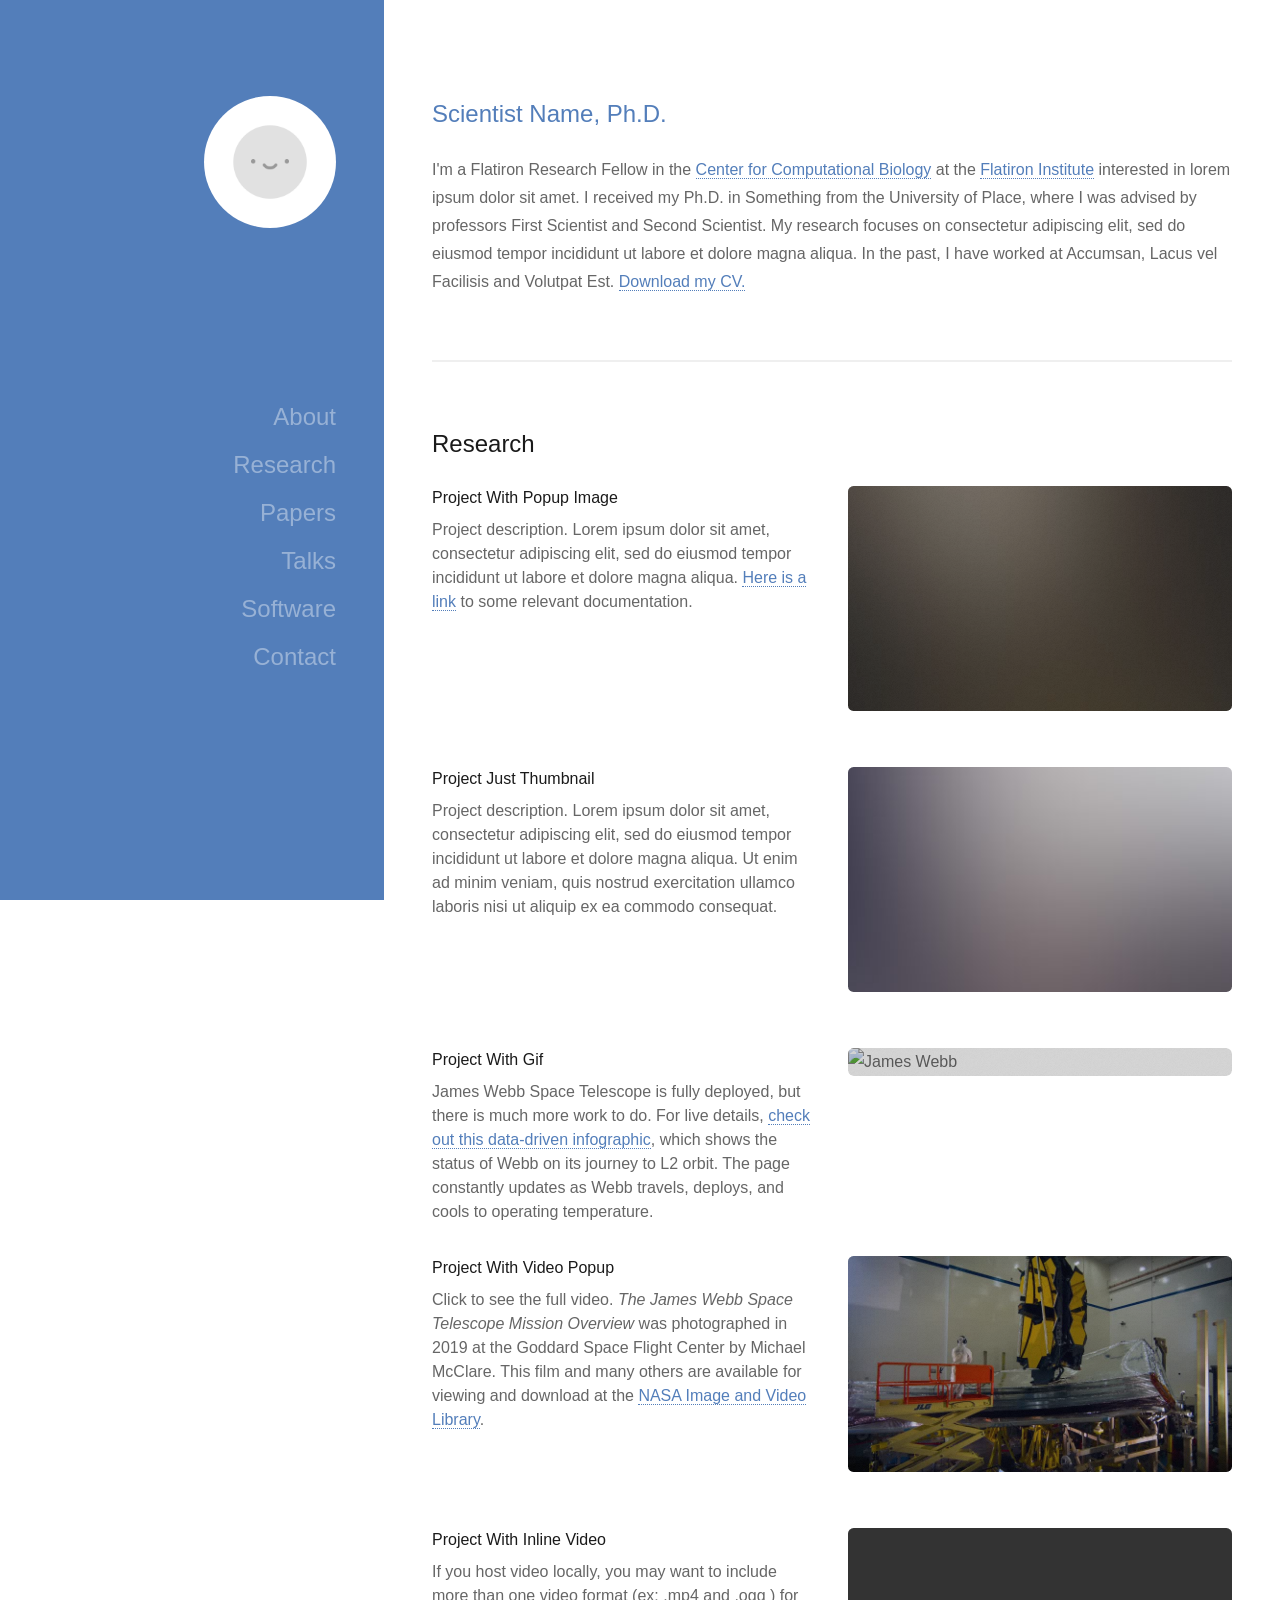
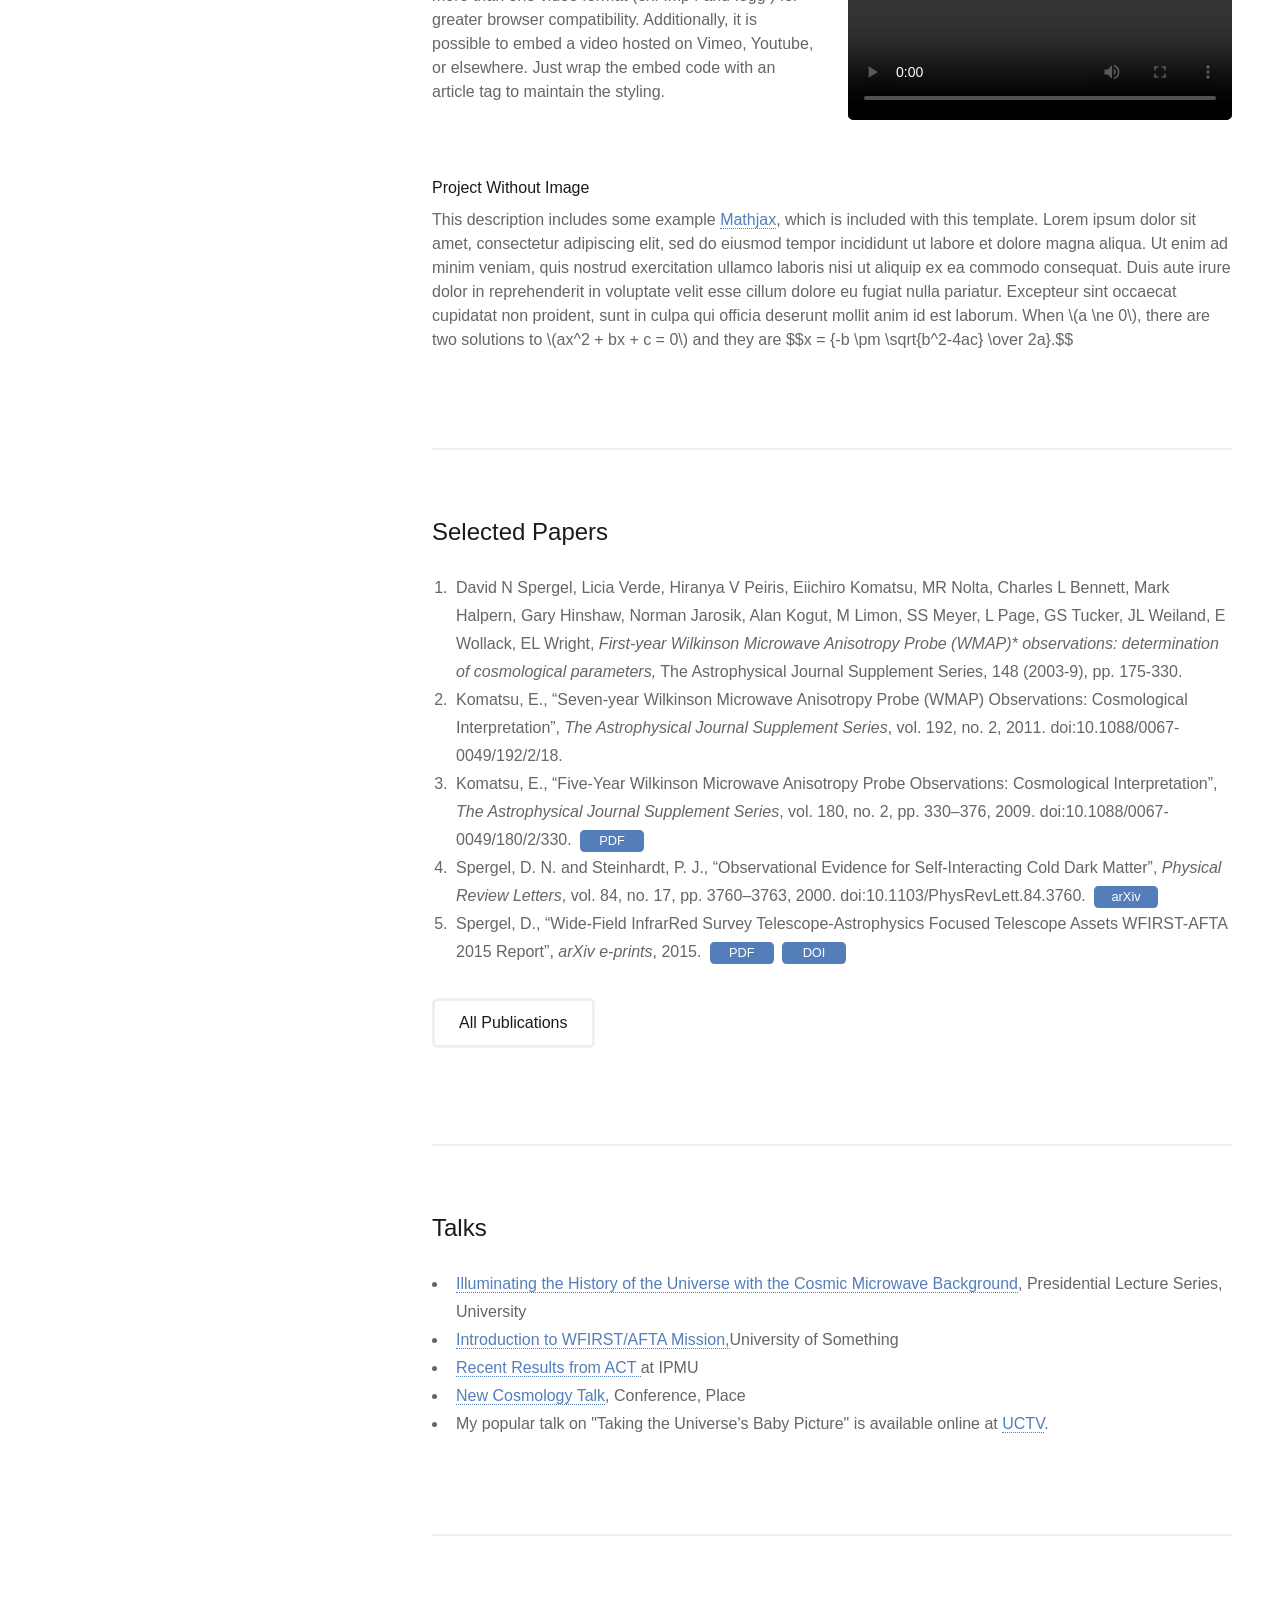
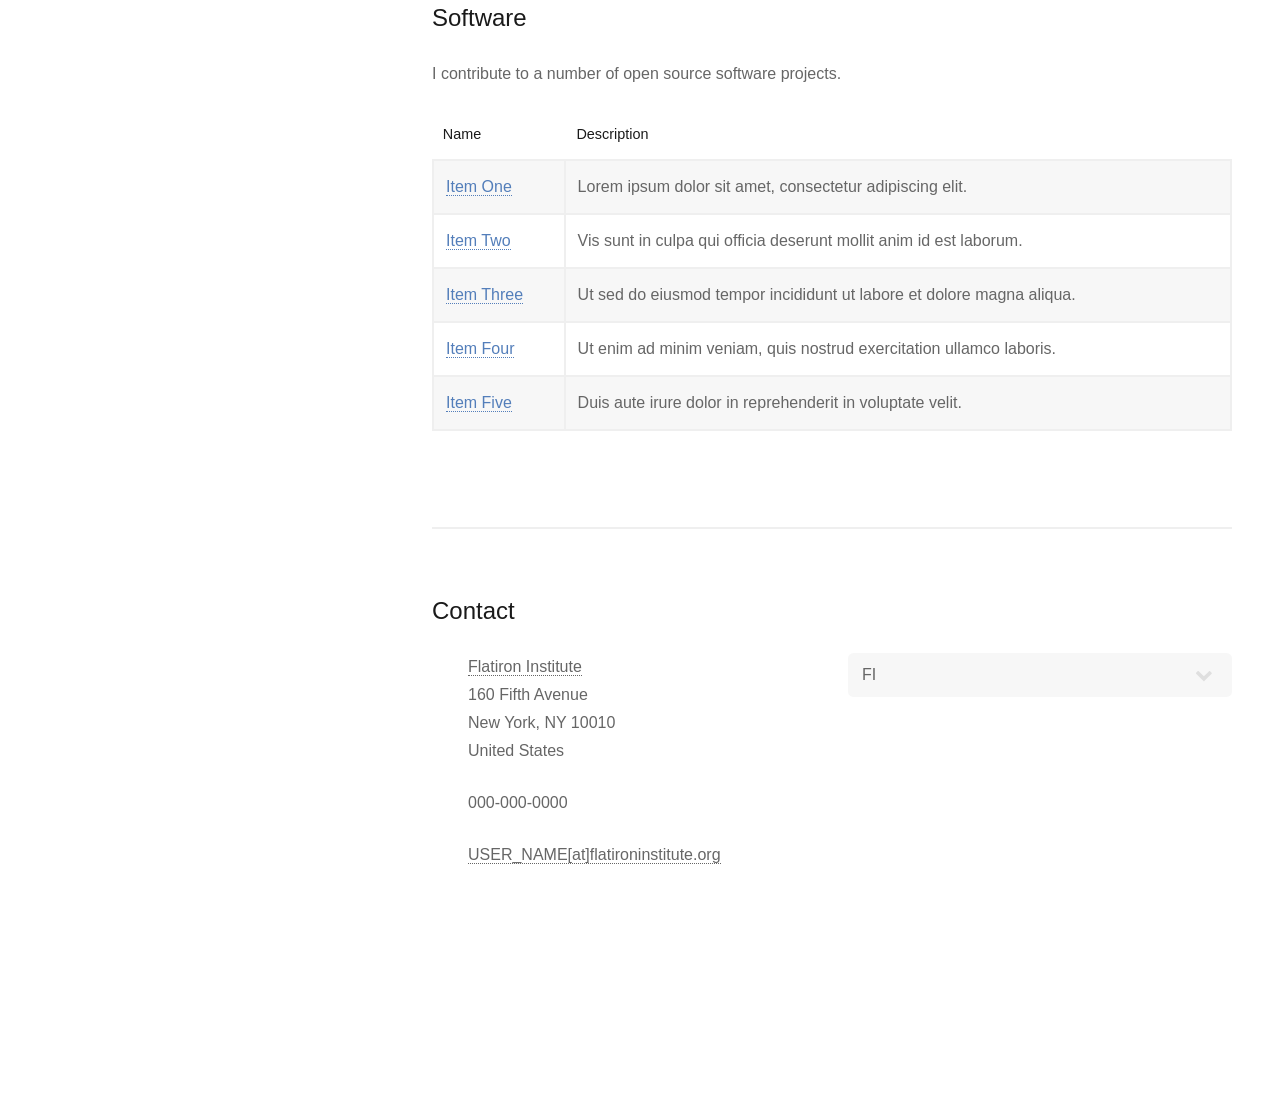
==== index.html @ 0009c753 "Update left side hamburger." ====
<!DOCTYPE HTML>
<!--
  flatironinstitute.org
  -->
<html>
  <head>
    <!-- TODO: Add your name -->
    <title>Scientist Name | Flatiron Institute</title>
    <meta charset="utf-8" />
    <meta name="viewport" content="width=device-width, initial-scale=1, user-scalable=no" />
    <link rel="stylesheet" href="assets/css/main.css" />
  </head>
  <body class="is-preload">
    <!-- Header -->
    <header id="header">
      <div class="inner">
        <!-- TODO: Add a personal photo in /images folder or switch src link to avatar.jpg for a gray circle -->
        <a href="#" class="image avatar"><img src="images/avatar-placeholder.jpg" alt="" /></a>
      </div>
      <nav id="nav">
        <ul>
          <li><a href="#about" style="-webkit-tap-highlight-color: rgba(0, 0, 0, 0);">About</a></li>
          <li><a href="#research" style="-webkit-tap-highlight-color: rgba(0, 0, 0, 0);">Research</a></li>
          <li><a href="#papers" style="-webkit-tap-highlight-color: rgba(0, 0, 0, 0);">Papers</a></li>
          <li><a href="#talks" style="-webkit-tap-highlight-color: rgba(0, 0, 0, 0);">Talks</a></li>
          <li><a href="#software" style="-webkit-tap-highlight-color: rgba(0, 0, 0, 0);">Software</a></li>
          <li><a href="#contact" style="-webkit-tap-highlight-color: rgba(0, 0, 0, 0);">Contact</a></li>
        </ul>
      </nav>
    </header>
    <!-- Main -->
    <div id="main">
      <!-- About -->
      <section id="about">
        <header class="major">
          <!-- TODO: Add your name -->
          <h2>Scientist Name, Ph.D.</h2>
        </header>
        <!-- TODO: Add your own bio -->
        <p>I'm a Flatiron Research Fellow in the <a href="https://www.simonsfoundation.org/flatiron/center-for-computational-biology/">Center for Computational Biology</a> at the <a href="https://www.simonsfoundation.org/flatiron/">Flatiron Institute</a> interested in lorem ipsum  dolor sit amet. I received my Ph.D. in Something from the University of Place, where I was advised by professors First Scientist and Second Scientist. My research focuses on consectetur adipiscing elit, sed do eiusmod tempor incididunt ut labore et dolore magna aliqua. In the past, I have worked at Accumsan, Lacus vel Facilisis and Volutpat Est. <a href="pdfs/fakecv.pdf">Download my CV.</a></p>
      </section>
      <!-- Two -->
      <section id="research">
        <h2>Research</h2>
        <!-- TODO: Replace with project info and choose image type -->
        <div class="row">
          <article class="col-6 col-12-xsmall work-item">
            <h3>Project With Popup Image</h3>
            <p>Project description. Lorem ipsum dolor sit amet, consectetur adipiscing elit, sed do eiusmod tempor incididunt ut labore et dolore magna aliqua. <a href="#">Here is a link</a> to some relevant documentation.</p>
          </article>
          <article class="col-6 col-12-xsmall work-item">
            <a href="images/fulls/02.jpg" class="image fit thumb"><img src="images/thumbs/02.jpg" alt="" /></a>
          </article>
          <article class="col-6 col-12-xsmall work-item">
            <h3>Project Just Thumbnail</h3>
            <p>Project description. Lorem ipsum dolor sit amet, consectetur adipiscing elit, sed do eiusmod tempor incididunt ut labore et dolore magna aliqua. Ut enim ad minim veniam, quis nostrud exercitation ullamco laboris nisi ut aliquip ex ea commodo consequat. </p>
          </article>
          <article class="col-6 col-12-xsmall work-item">
            <img  class="image fit" src="images/thumbs/03.jpg" alt="" />
          </article>
          <article class="col-6 col-12-xsmall work-item">
            <h3>Project With Gif</h3>
            <p>James Webb Space Telescope is fully deployed, but there is much more work to do. For live details, <a target="_blank" href="https://jwst.nasa.gov/content/webbLaunch/whereIsWebb.html">check out this data-driven infographic</a>, which shows the status of Webb on its journey to L2 orbit. The page constantly updates as Webb travels, deploys, and cools to operating temperature. </p>
          </article>
          <article class="col-6 col-12-xsmall work-item">
            <img class="image fit" src="https://media.giphy.com/media/3o6ZtrDdmPIyO550U8/giphy.gif" alt="James Webb"/>
          </article>
          <article class="col-6 col-12-xsmall work-item">
            <h3>Project With Video Popup</h3>
            <p>Click to see the full video. <i>The James Webb Space Telescope Mission Overview</i> was photographed in 2019 at the Goddard Space Flight Center by Michael McClare. This film and many others are available for viewing and download at the <a target="_blank" href="https://images.nasa.gov/details-Mission_Overview_MASTER-h264">NASA Image and Video Library</a>.</p>
          </article>
          <article class="col-6 col-12-xsmall work-item">
            <a href="images/fulls/movie.mp4" class="image fit thumb"><img src="images/thumbs/movie.jpg" alt="James Webb Overview" /></a>
          </article>
          <article class="col-6 col-12-xsmall work-item">
            <h3>Project With Inline Video</h3>
            <p>If you host video locally, you may want to include more than one video format (ex: .mp4 and .ogg ) for greater browser compatibility. Additionally, it is possible to embed a video hosted on Vimeo, Youtube, or elsewhere. Just wrap the embed code with an article tag to maintain the styling.</p>
          </article>
          <article class="col-6 col-12-xsmall work-item">
            <video width="auto" height="auto" controls class="image fit">
              <source src="images/fulls/movie.mp4" type="video/mp4">
               <!-- TODO: You may wish to add an alternate ogg file type for greater browser compatibility -->
              <!-- <source src="movie.ogg" type="video/ogg"> -->
              Your browser does not support the video tag.
          </video>
          </article>
          <article class="col-12 col-12-xsmall work-item">
            <h3>Project Without Image</h3>
            <p>This description includes some example <a target="_blank" href="https://www.mathjax.org/">Mathjax</a>, which is included with this template. Lorem ipsum dolor sit amet, consectetur adipiscing elit, sed do eiusmod tempor incididunt ut labore et dolore magna aliqua. Ut enim ad minim veniam, quis nostrud exercitation ullamco laboris nisi ut aliquip ex ea commodo consequat. Duis aute irure dolor in reprehenderit in voluptate velit esse cillum dolore eu fugiat nulla pariatur. Excepteur sint occaecat cupidatat non proident, sunt in culpa qui officia deserunt mollit anim id est laborum.  When \(a \ne 0\), there are two solutions to \(ax^2 + bx + c = 0\) and they are
              $$x = {-b \pm \sqrt{b^2-4ac} \over 2a}.$$</p>
          </article>
        </div>
      </section>
      <!-- Papers -->
      <section id="papers">
        <h2>Selected Papers</h2>
        <div class="row">
          <div class="col-12 col-12-small">
            <!-- TODO: Add your citations  -->
            <ol>
              <li>
                David N Spergel, Licia Verde, Hiranya V Peiris, Eiichiro Komatsu, MR Nolta, Charles L Bennett, Mark Halpern, Gary Hinshaw, Norman Jarosik, Alan Kogut, M Limon, SS Meyer, L Page, GS Tucker, JL Weiland, E Wollack, EL Wright, <i>First-year Wilkinson Microwave Anisotropy Probe (WMAP)* observations: determination of cosmological parameters,</i> The Astrophysical Journal Supplement Series, 148 (2003-9), pp. 175-330.
              </li>
              <li>
                Komatsu, E., “Seven-year Wilkinson Microwave Anisotropy Probe (WMAP) Observations: Cosmological Interpretation”, <i>The Astrophysical Journal Supplement Series</i>, vol. 192, no. 2, 2011. doi:10.1088/0067-0049/192/2/18.
              </li>
              <li>
                Komatsu, E., “Five-Year Wilkinson Microwave Anisotropy Probe Observations: Cosmological Interpretation”, <i>The Astrophysical Journal Supplement Series</i>, vol. 180, no. 2, pp. 330–376, 2009. doi:10.1088/0067-0049/180/2/330.
                <!-- TODO: For PDF downloads -->
                <a href="pdfs/fakepaper.pdf" class="button primary icon xsmall solid fa-download">PDF</a>
              </li>
              <li>
                Spergel, D. N. and Steinhardt, P. J., “Observational Evidence for Self-Interacting Cold Dark Matter”, <i>Physical Review Letters</i>, vol. 84, no. 17, pp. 3760–3763, 2000. doi:10.1103/PhysRevLett.84.3760.
                <!-- TODO: Add external links -->
                <a href="#" class="button primary icon xsmall solid fa-external-link-alt">arXiv</a>
              </li>
              </li>
              <li>
                Spergel, D., “Wide-Field InfrarRed Survey Telescope-Astrophysics Focused Telescope Assets WFIRST-AFTA 2015 Report”, <i>arXiv e-prints</i>, 2015.
                <!-- TODO: For PDF downloads -->
                <a href="pdfs/fakepaper.pdf" class="button primary icon xsmall solid fa-download">PDF</a>
                <a href="#" class="button primary icon xsmall solid fa-external-link-alt">DOI</a>
              </li>
              </li>
            </ol>
            <ul class="actions">
              <!-- TODO: Add link to database of all papers -->
              <li><a href="https://ui.adsabs.harvard.edu/search/filter_database_fq_database=OR&filter_database_fq_database=database:%22astronomy%22&q=author%3A(%22Spergel%22)&fq=%7B!type%3Daqp%20v%3D%24fq_database%7D&fq_database=(database%3A%22astronomy%22)&sort=score%20desc&format=SHORT&unprocessed_parameter=qform&unprocessed_parameter=Relative%20Weights&unprocessed_parameter=Use%20For%20Weighting&unprocessed_parameter=Weighted%20Scoring/" class="button">All Publications</a></li>
            </ul>
          </div>
        </div>
      </section>
      <!-- Talks -->
      <section id="talks">
        <h2>Talks</h2>
        <div class="row">
          <div class="col-12 col-12-small">
            <!-- TODO: Add talks  -->
            <ul>
              <li><a href="#">Illuminating the History of the Universe with the Cosmic Microwave Background</a>, Presidential Lecture Series, University</li>
              <li><a href="#">Introduction to WFIRST/AFTA Mission,</a>University of Something</li>
              <li><a href="#">Recent Results from ACT </a>at IPMU </li>
              <li><a href="#">New Cosmology Talk</a>, Conference, Place</li>
              <li>My popular talk on "Taking the Universe's Baby Picture" is available online at <a href="#">UCTV</a>.</li>
            </ul>
          </div>
        </div>
      </section>
      <!-- Five -->
      <section id="software">
        <h2>Software</h2>
				<!-- TODO: Add Software  -->
				<p>I contribute to a number of open source software projects.</p>
				<div class="table-wrapper">
					<table class="alt">
						<thead>
							<tr>
								<th>Name</th>
								<th>Description</th>
							</tr>
						</thead>
						<tbody>
							<tr>
								<td><a href="#">Item One</a></td>
								<td>Lorem ipsum dolor sit amet, consectetur adipiscing elit.</td>
							</tr>
							<tr>
								<td><a href="#">Item Two</a></td>
								<td>Vis sunt in culpa qui officia deserunt mollit anim id est laborum.</td>
							</tr>
							<tr>
								<td><a href="#">Item Three</a></td>
								<td>Ut sed do eiusmod tempor incididunt ut labore et dolore magna aliqua.</td>
							</tr>
							<tr>
								<td><a href="#">Item Four</a></td>
								<td>Ut enim ad minim veniam, quis nostrud exercitation ullamco laboris.</td>
							</tr>
							<tr>
								<td><a href="#">Item Five</a></td>
								<td>Duis aute irure dolor in reprehenderit in voluptate velit.</td>
							</tr>
						</tbody>
					</table>
				</div>
      </section>
      <!-- Six -->
      <section id="contact">
        <h2>Contact</h2>
        <div class="row">
          <div class="col-6 col-12-small">
            <ul class="labeled-icons">
              <li>
                <h3 class="icon solid fa-home"><span class="label">Address</span></h3>
                <a href="http://flatironinstitute.org">Flatiron Institute</a><br />
                160 Fifth Avenue<br />
                New York, NY 10010<br />
                United States
              </li>
              <li>
								<!-- TODO: Add phone if you want -->
                <h3 class="icon solid fa-mobile-alt"><span class="label">Phone</span></h3>
                000-000-0000
              </li>
              <li>
                <h3 class="icon solid fa-envelope"><span class="label">Email</span></h3>
								<!-- TODO: Add email -->
                <a href="mailto:USER_EMAIL">USER_NAME[at]flatironinstitute.org</a>
              </li>
            </ul>
            <ul class="icons">
              <!-- TODO: Add your social media handles here -->
              <!-- Other icons are available here: https://fontawesome.com/v4.7/icons/ just change the fa-tag -->
              <li><a href="#" class="icon brands fa-twitter"><span class="label">Twitter</span></a></li>
              <li><a href="#" class="icon brands fa-github"><span class="label">Github</span></a></li>
              <li><a href="#" class="icon brands fa-instagram"><span class="label">Instagram</span></a></li>
              <li><a href="#" class="icon brands fa-facebook"><span class="label">Facebook</span></a></li>
              <li><a href="#" class="icon brands fa-vimeo"><span class="label">Vimeo</span></a></li>
            </ul>
          </div>
					<div class="col-6 col-12-small">
            <!-- Center Select -->
            <select name="center" id="center">
              <option value="#537eba">FI</option>
              <option value="#ce3232">CCA</option>
              <option value="#81ad4a">CCB</option>
              <option value="#f6862d">CCM</option>
              <option value="#007f9d">CCN</option>
              <option value="#845b8e">CCQ</option>
            </select>
					</div>
        </div>
      </section>
    </div>
    <!-- Footer -->
    <footer id="footer">
      <div class="inner">
        <a href="https://www.simonsfoundation.org/flatiron/" class="image logo" id="logo">
          <img src="images/logo.svg" alt="logo" />
        </a>
      </div>
    </footer>
    <!-- Scripts -->
    <script src="assets/js/jquery.min.js"></script>
		<script src="assets/js/jquery.scrollex.min.js"></script>
		<script src="assets/js/jquery.scrolly.min.js"></script>
    <script src="assets/js/browser.min.js"></script>
    <script src="assets/js/breakpoints.min.js"></script>
    <script src="assets/js/util.js"></script>
    <script src="assets/js/main.js"></script>
    <!-- TODO: Remove if not using Mathjax -->
    <script src="https://polyfill.io/v3/polyfill.min.js?features=es6"></script>
    <script id="MathJax-script" async src="https://cdn.jsdelivr.net/npm/mathjax@3/es5/tex-mml-chtml.js"></script>
  </body>
</html>
---- assets/css/main.css ----
@import url("fontawesome-all.min.css");
@import url("https://fonts.googleapis.com/css?family=Source+Sans+Pro:400,400italic");
@font-face {
  font-family: "Univers Next W01";
  src: url("https://www.simonsfoundation.org/app/themes/simonsfoundation/dist/fonts/63aa74f9-a724-4074-85c7-4167c0448227.eot?#iefix");
  src: url("https://www.simonsfoundation.org/app/themes/simonsfoundation/dist/fonts/63aa74f9-a724-4074-85c7-4167c0448227.eot?#iefix") format("eot"), url("https://www.simonsfoundation.org/app/themes/simonsfoundation/dist/fonts/97c0f83d-39ac-412b-9d8a-d98208c0ce8d.woff2") format("woff2"), url("https://www.simonsfoundation.org/app/themes/simonsfoundation/dist/fonts/fc09acb4-f628-4ba0-b648-d2ca30265b20.woff") format("woff"), url("https://www.simonsfoundation.org/app/themes/simonsfoundation/dist/fonts/3cb4004c-2eea-45d4-a0b5-7af6f817c451.ttf") format("truetype"), url("https://www.simonsfoundation.org/app/themes/simonsfoundation/dist/fonts/4d6ce461-aa11-472f-af6d-7466479534e1.svg#4d6ce461-aa11-472f-af6d-7466479534e1") format("svg");
  font-weight: 300;
  font-style: normal;
}
@font-face {
  font-family: "Univers Next W01";
  src: url("https://www.simonsfoundation.org/app/themes/simonsfoundation/dist/fonts/8c7fe4ab-375c-4be5-bba8-2c4d83ac807a.eot?#iefix");
  src: url("https://www.simonsfoundation.org/app/themes/simonsfoundation/dist/fonts/8c7fe4ab-375c-4be5-bba8-2c4d83ac807a.eot?#iefix") format("eot"), url("https://www.simonsfoundation.org/app/themes/simonsfoundation/dist/fonts/b37595d7-d2c2-465d-81bd-f5bc289fc565.woff2") format("woff2"), url("https://www.simonsfoundation.org/app/themes/simonsfoundation/dist/fonts/88e0673d-3db0-4931-ae03-8a4a6eb1bbe6.woff") format("woff"), url("https://www.simonsfoundation.org/app/themes/simonsfoundation/dist/fonts/957860fc-f472-47cc-afcb-6305b3455894.ttf") format("truetype"), url("https://www.simonsfoundation.org/app/themes/simonsfoundation/dist/fonts/739dd5f9-b50a-4700-bb3d-77ab01a96697.svg#739dd5f9-b50a-4700-bb3d-77ab01a96697") format("svg");
  font-weight: 300;
  font-style: italic;
}
@font-face {
  font-family: "Univers Next W01";
  src: url("https://www.simonsfoundation.org/app/themes/simonsfoundation/dist/fonts/07e1641d-6281-4461-827c-f3940fa0d811.eot?#iefix");
  src: url("https://www.simonsfoundation.org/app/themes/simonsfoundation/dist/fonts/07e1641d-6281-4461-827c-f3940fa0d811.eot?#iefix") format("eot"), url("https://www.simonsfoundation.org/app/themes/simonsfoundation/dist/fonts/e8921ecc-af32-4c3d-9636-dd82b4225e40.woff2") format("woff2"), url("https://www.simonsfoundation.org/app/themes/simonsfoundation/dist/fonts/20f7bd07-85c9-4687-ab29-0b87584842ff.woff") format("woff"), url("https://www.simonsfoundation.org/app/themes/simonsfoundation/dist/fonts/2df6d56e-7f31-4175-88df-47d374d8bb60.ttf") format("truetype"), url("https://www.simonsfoundation.org/app/themes/simonsfoundation/dist/fonts/9ca9081d-10de-4848-b53a-40ceaa62b2b2.svg#9ca9081d-10de-4848-b53a-40ceaa62b2b2") format("svg");
  font-weight: 500;
  font-style: normal;
}
@font-face {
  font-family: "Univers Next W01";
  src: url("https://www.simonsfoundation.org/app/themes/simonsfoundation/dist/fonts/7af2167c-efe7-44d7-b2e1-6fdeeaa927c9.eot?#iefix");
  src: url("https://www.simonsfoundation.org/app/themes/simonsfoundation/dist/fonts/7af2167c-efe7-44d7-b2e1-6fdeeaa927c9.eot?#iefix") format("eot"), url("https://www.simonsfoundation.org/app/themes/simonsfoundation/dist/fonts/8e26dc86-9708-4a36-89fb-a4416a5b9f5c.woff2") format("woff2"), url("https://www.simonsfoundation.org/app/themes/simonsfoundation/dist/fonts/c3b66848-d40c-458a-a977-7398cb9c1c82.woff") format("woff"), url("https://www.simonsfoundation.org/app/themes/simonsfoundation/dist/fonts/ea870cc2-efce-428c-af01-d00573ee4b0e.ttf") format("truetype"), url("https://www.simonsfoundation.org/app/themes/simonsfoundation/dist/fonts/650a08a0-413e-47e4-a083-617a54b35ab0.svg#650a08a0-413e-47e4-a083-617a54b35ab0") format("svg");
  font-weight: 500;
  font-style: italic;
}
@font-face {
  font-family: "Univers Next W01";
  src: url("https://www.simonsfoundation.org/app/themes/simonsfoundation/dist/fonts/365d926e-03e5-4406-a883-fd0f9e462339.eot?#iefix");
  src: url("https://www.simonsfoundation.org/app/themes/simonsfoundation/dist/fonts/365d926e-03e5-4406-a883-fd0f9e462339.eot?#iefix") format("eot"), url("https://www.simonsfoundation.org/app/themes/simonsfoundation/dist/fonts/043eef6e-81ef-483c-831c-7bfd6628554b.woff2") format("woff2"), url("https://www.simonsfoundation.org/app/themes/simonsfoundation/dist/fonts/7b11912a-986d-462e-b88a-4a1758eb23f1.woff") format("woff"), url("https://www.simonsfoundation.org/app/themes/simonsfoundation/dist/fonts/545a8d94-3389-418c-9b0a-bfc16d1f8285.ttf") format("truetype"), url("https://www.simonsfoundation.org/app/themes/simonsfoundation/dist/fonts/f499fe08-3b8d-4033-a5cf-9089676d1ca5.svg#f499fe08-3b8d-4033-a5cf-9089676d1ca5") format("svg");
  font-weight: 700;
  font-style: italic;
}
/*
	Public User Page Template
    Flatiron Institute
	flatironinstitute.org
*/
html, body, div, span, applet, object,
iframe, h1, h2, h3, h4, h5, h6, p, blockquote,
pre, a, abbr, acronym, address, big, cite,
code, del, dfn, em, img, ins, kbd, q, s, samp,
small, strike, strong, sub, sup, tt, var, b,
u, i, center, dl, dt, dd, ol, ul, li, fieldset,
form, label, legend, table, caption, tbody,
tfoot, thead, tr, th, td, article, aside,
canvas, details, embed, figure, figcaption,
footer, header, hgroup, menu, nav, output, ruby,
section, summary, time, mark, audio, video {
  margin: 0;
  padding: 0;
  border: 0;
  font-size: 100%;
  font: inherit;
  vertical-align: baseline;
}

article, aside, details, figcaption, figure,
footer, header, hgroup, menu, nav, section {
  display: block;
}

body {
  line-height: 1;
}

ol, ul {
  list-style: none;
}

blockquote, q {
  quotes: none;
}
blockquote:before, blockquote:after, q:before, q:after {
  content: "";
  content: none;
}

table {
  border-collapse: collapse;
  border-spacing: 0;
}

body {
  -webkit-text-size-adjust: none;
}

mark {
  background-color: transparent;
  color: inherit;
}

input::-moz-focus-inner {
  border: 0;
  padding: 0;
}

input, select, textarea {
  -moz-appearance: none;
  -webkit-appearance: none;
  -ms-appearance: none;
  appearance: none;
}

/* Basic */
html {
  box-sizing: border-box;
}

*, *:before, *:after {
  box-sizing: inherit;
}

body {
  background: #fff;
}
body.is-preload *, body.is-preload *:before, body.is-preload *:after {
  -moz-animation: none !important;
  -webkit-animation: none !important;
  -ms-animation: none !important;
  animation: none !important;
  -moz-transition: none !important;
  -webkit-transition: none !important;
  -ms-transition: none !important;
  transition: none !important;
}

body, input, select, textarea {
  color: #666;
  font-family: "Univers Next W01", Helvetica, Ariel, sans-serif;
  font-size: 16pt;
  font-weight: 300;
  line-height: 1.75em;
}

a {
  -moz-transition: color 0.2s ease-in-out, border-color 0.2s ease-in-out;
  -webkit-transition: color 0.2s ease-in-out, border-color 0.2s ease-in-out;
  -ms-transition: color 0.2s ease-in-out, border-color 0.2s ease-in-out;
  transition: color 0.2s ease-in-out, border-color 0.2s ease-in-out;
  border-bottom: dotted 1px;
  color: #537eba;
  text-decoration: none;
}
a:hover {
  border-bottom-color: transparent;
  color: #537eba;
  text-decoration: none;
}

strong, b {
  color: #1a1a1a;
  font-weight: 300;
}

em, i {
  font-style: italic;
}

p {
  margin: 0 0 2em 0;
}

h1, h2, h3, h4, h5, h6 {
  color: #1a1a1a;
  font-weight: 300;
  line-height: 1em;
  margin: 0 0 1em 0;
}
h1 a, h2 a, h3 a, h4 a, h5 a, h6 a {
  color: inherit;
  text-decoration: none;
}

h1 {
  font-size: 2em;
  line-height: 1.5em;
}

h2 {
  font-size: 1.5em;
  line-height: 1.5em;
}

h3 {
  font-size: 1.25em;
  line-height: 1.5em;
}

h4 {
  font-size: 1.1em;
  line-height: 1.5em;
}

h5 {
  font-size: 0.9em;
  line-height: 1.5em;
}

h6 {
  font-size: 0.7em;
  line-height: 1.5em;
}

sub {
  font-size: 0.8em;
  position: relative;
  top: 0.5em;
}

sup {
  font-size: 0.8em;
  position: relative;
  top: -0.5em;
}

hr {
  border: 0;
  border-bottom: solid 2px #efefef;
  margin: 2em 0;
}
hr.major {
  margin: 3em 0;
}

blockquote {
  border-left: solid 6px #efefef;
  font-style: italic;
  margin: 0 0 2em 0;
  padding: 0.5em 0 0.5em 1.5em;
}

code {
  background: #f7f7f7;
  border-radius: 0.35em;
  border: solid 2px #efefef;
  font-family: "Courier New", monospace;
  font-size: 0.9em;
  margin: 0 0.25em;
  padding: 0.25em 0.65em;
}

pre {
  -webkit-overflow-scrolling: touch;
  font-family: "Courier New", monospace;
  font-size: 0.9em;
  margin: 0 0 2em 0;
}
pre code {
  display: block;
  line-height: 1.75em;
  padding: 1em 1.5em;
  overflow-x: auto;
}

.align-left {
  text-align: left;
}

.align-center {
  text-align: center;
}

.align-right {
  text-align: right;
}

/* Container */
.container {
  margin: 0 auto;
  max-width: calc(100% - 4em);
  width: 100%;
}
.container.xsmall {
  width: 25%;
}
.container.small {
  width: 50%;
}
.container.medium {
  width: 75%;
}
.container.large {
  width: 125%;
}
.container.xlarge {
  width: 150%;
}
.container.max {
  width: 100%;
}
@media screen and (max-width: 980px) {
  .container {
    width: 100% !important;
    max-width: 100% !important;
  }
}
@media screen and (max-width: 480px) {
  .container {
    max-width: calc(100% - 3em);
  }
}

/* Row */
.row {
  display: flex;
  flex-wrap: wrap;
  box-sizing: border-box;
  align-items: stretch;
}
.row > * {
  box-sizing: border-box;
}
.row.gtr-uniform > * > :last-child {
  margin-bottom: 0;
}
.row.aln-left {
  justify-content: flex-start;
}
.row.aln-center {
  justify-content: center;
}
.row.aln-right {
  justify-content: flex-end;
}
.row.aln-top {
  align-items: flex-start;
}
.row.aln-middle {
  align-items: center;
}
.row.aln-bottom {
  align-items: flex-end;
}
.row > .imp {
  order: -1;
}
.row > .col-1 {
  width: 8.3333333333%;
}
.row > .off-1 {
  margin-left: 8.3333333333%;
}
.row > .col-2 {
  width: 16.6666666667%;
}
.row > .off-2 {
  margin-left: 16.6666666667%;
}
.row > .col-3 {
  width: 25%;
}
.row > .off-3 {
  margin-left: 25%;
}
.row > .col-4 {
  width: 33.3333333333%;
}
.row > .off-4 {
  margin-left: 33.3333333333%;
}
.row > .col-5 {
  width: 41.6666666667%;
}
.row > .off-5 {
  margin-left: 41.6666666667%;
}
.row > .col-6 {
  width: 50%;
}
.row > .off-6 {
  margin-left: 50%;
}
.row > .col-7 {
  width: 58.3333333333%;
}
.row > .off-7 {
  margin-left: 58.3333333333%;
}
.row > .col-8 {
  width: 66.6666666667%;
}
.row > .off-8 {
  margin-left: 66.6666666667%;
}
.row > .col-9 {
  width: 75%;
}
.row > .off-9 {
  margin-left: 75%;
}
.row > .col-10 {
  width: 83.3333333333%;
}
.row > .off-10 {
  margin-left: 83.3333333333%;
}
.row > .col-11 {
  width: 91.6666666667%;
}
.row > .off-11 {
  margin-left: 91.6666666667%;
}
.row > .col-12 {
  width: 100%;
}
.row > .off-12 {
  margin-left: 100%;
}
.row.gtr-0 {
  margin-top: 0;
  margin-left: 0em;
}
.row.gtr-0 > * {
  padding: 0 0 0 0em;
}
.row.gtr-0.gtr-uniform {
  margin-top: 0em;
}
.row.gtr-0.gtr-uniform > * {
  padding-top: 0em;
}
.row.gtr-25 {
  margin-top: 0;
  margin-left: -0.625em;
}
.row.gtr-25 > * {
  padding: 0 0 0 0.625em;
}
.row.gtr-25.gtr-uniform {
  margin-top: -0.625em;
}
.row.gtr-25.gtr-uniform > * {
  padding-top: 0.625em;
}
.row.gtr-50 {
  margin-top: 0;
  margin-left: -1.25em;
}
.row.gtr-50 > * {
  padding: 0 0 0 1.25em;
}
.row.gtr-50.gtr-uniform {
  margin-top: -1.25em;
}
.row.gtr-50.gtr-uniform > * {
  padding-top: 1.25em;
}
.row {
  margin-top: 0;
  margin-left: -2.5em;
}
.row > * {
  padding: 0 0 0 2.5em;
}
.row.gtr-uniform {
  margin-top: -2.5em;
}
.row.gtr-uniform > * {
  padding-top: 2.5em;
}
.row.gtr-150 {
  margin-top: 0;
  margin-left: -3.75em;
}
.row.gtr-150 > * {
  padding: 0 0 0 3.75em;
}
.row.gtr-150.gtr-uniform {
  margin-top: -3.75em;
}
.row.gtr-150.gtr-uniform > * {
  padding-top: 3.75em;
}
.row.gtr-200 {
  margin-top: 0;
  margin-left: -5em;
}
.row.gtr-200 > * {
  padding: 0 0 0 5em;
}
.row.gtr-200.gtr-uniform {
  margin-top: -5em;
}
.row.gtr-200.gtr-uniform > * {
  padding-top: 5em;
}
@media screen and (max-width: 1800px) {
  .row {
    display: flex;
    flex-wrap: wrap;
    box-sizing: border-box;
    align-items: stretch;
  }
  .row > * {
    box-sizing: border-box;
  }
  .row.gtr-uniform > * > :last-child {
    margin-bottom: 0;
  }
  .row.aln-left {
    justify-content: flex-start;
  }
  .row.aln-center {
    justify-content: center;
  }
  .row.aln-right {
    justify-content: flex-end;
  }
  .row.aln-top {
    align-items: flex-start;
  }
  .row.aln-middle {
    align-items: center;
  }
  .row.aln-bottom {
    align-items: flex-end;
  }
  .row > .imp-xlarge {
    order: -1;
  }
  .row > .col-1-xlarge {
    width: 8.3333333333%;
  }
  .row > .off-1-xlarge {
    margin-left: 8.3333333333%;
  }
  .row > .col-2-xlarge {
    width: 16.6666666667%;
  }
  .row > .off-2-xlarge {
    margin-left: 16.6666666667%;
  }
  .row > .col-3-xlarge {
    width: 25%;
  }
  .row > .off-3-xlarge {
    margin-left: 25%;
  }
  .row > .col-4-xlarge {
    width: 33.3333333333%;
  }
  .row > .off-4-xlarge {
    margin-left: 33.3333333333%;
  }
  .row > .col-5-xlarge {
    width: 41.6666666667%;
  }
  .row > .off-5-xlarge {
    margin-left: 41.6666666667%;
  }
  .row > .col-6-xlarge {
    width: 50%;
  }
  .row > .off-6-xlarge {
    margin-left: 50%;
  }
  .row > .col-7-xlarge {
    width: 58.3333333333%;
  }
  .row > .off-7-xlarge {
    margin-left: 58.3333333333%;
  }
  .row > .col-8-xlarge {
    width: 66.6666666667%;
  }
  .row > .off-8-xlarge {
    margin-left: 66.6666666667%;
  }
  .row > .col-9-xlarge {
    width: 75%;
  }
  .row > .off-9-xlarge {
    margin-left: 75%;
  }
  .row > .col-10-xlarge {
    width: 83.3333333333%;
  }
  .row > .off-10-xlarge {
    margin-left: 83.3333333333%;
  }
  .row > .col-11-xlarge {
    width: 91.6666666667%;
  }
  .row > .off-11-xlarge {
    margin-left: 91.6666666667%;
  }
  .row > .col-12-xlarge {
    width: 100%;
  }
  .row > .off-12-xlarge {
    margin-left: 100%;
  }
  .row.gtr-0 {
    margin-top: 0;
    margin-left: 0em;
  }
  .row.gtr-0 > * {
    padding: 0 0 0 0em;
  }
  .row.gtr-0.gtr-uniform {
    margin-top: 0em;
  }
  .row.gtr-0.gtr-uniform > * {
    padding-top: 0em;
  }
  .row.gtr-25 {
    margin-top: 0;
    margin-left: -0.625em;
  }
  .row.gtr-25 > * {
    padding: 0 0 0 0.625em;
  }
  .row.gtr-25.gtr-uniform {
    margin-top: -0.625em;
  }
  .row.gtr-25.gtr-uniform > * {
    padding-top: 0.625em;
  }
  .row.gtr-50 {
    margin-top: 0;
    margin-left: -1.25em;
  }
  .row.gtr-50 > * {
    padding: 0 0 0 1.25em;
  }
  .row.gtr-50.gtr-uniform {
    margin-top: -1.25em;
  }
  .row.gtr-50.gtr-uniform > * {
    padding-top: 1.25em;
  }
  .row {
    margin-top: 0;
    margin-left: -2.5em;
  }
  .row > * {
    padding: 0 0 0 2.5em;
  }
  .row.gtr-uniform {
    margin-top: -2.5em;
  }
  .row.gtr-uniform > * {
    padding-top: 2.5em;
  }
  .row.gtr-150 {
    margin-top: 0;
    margin-left: -3.75em;
  }
  .row.gtr-150 > * {
    padding: 0 0 0 3.75em;
  }
  .row.gtr-150.gtr-uniform {
    margin-top: -3.75em;
  }
  .row.gtr-150.gtr-uniform > * {
    padding-top: 3.75em;
  }
  .row.gtr-200 {
    margin-top: 0;
    margin-left: -5em;
  }
  .row.gtr-200 > * {
    padding: 0 0 0 5em;
  }
  .row.gtr-200.gtr-uniform {
    margin-top: -5em;
  }
  .row.gtr-200.gtr-uniform > * {
    padding-top: 5em;
  }
}
@media screen and (max-width: 1280px) {
  .row {
    display: flex;
    flex-wrap: wrap;
    box-sizing: border-box;
    align-items: stretch;
  }
  .row > * {
    box-sizing: border-box;
  }
  .row.gtr-uniform > * > :last-child {
    margin-bottom: 0;
  }
  .row.aln-left {
    justify-content: flex-start;
  }
  .row.aln-center {
    justify-content: center;
  }
  .row.aln-right {
    justify-content: flex-end;
  }
  .row.aln-top {
    align-items: flex-start;
  }
  .row.aln-middle {
    align-items: center;
  }
  .row.aln-bottom {
    align-items: flex-end;
  }
  .row > .imp-large {
    order: -1;
  }
  .row > .col-1-large {
    width: 8.3333333333%;
  }
  .row > .off-1-large {
    margin-left: 8.3333333333%;
  }
  .row > .col-2-large {
    width: 16.6666666667%;
  }
  .row > .off-2-large {
    margin-left: 16.6666666667%;
  }
  .row > .col-3-large {
    width: 25%;
  }
  .row > .off-3-large {
    margin-left: 25%;
  }
  .row > .col-4-large {
    width: 33.3333333333%;
  }
  .row > .off-4-large {
    margin-left: 33.3333333333%;
  }
  .row > .col-5-large {
    width: 41.6666666667%;
  }
  .row > .off-5-large {
    margin-left: 41.6666666667%;
  }
  .row > .col-6-large {
    width: 50%;
  }
  .row > .off-6-large {
    margin-left: 50%;
  }
  .row > .col-7-large {
    width: 58.3333333333%;
  }
  .row > .off-7-large {
    margin-left: 58.3333333333%;
  }
  .row > .col-8-large {
    width: 66.6666666667%;
  }
  .row > .off-8-large {
    margin-left: 66.6666666667%;
  }
  .row > .col-9-large {
    width: 75%;
  }
  .row > .off-9-large {
    margin-left: 75%;
  }
  .row > .col-10-large {
    width: 83.3333333333%;
  }
  .row > .off-10-large {
    margin-left: 83.3333333333%;
  }
  .row > .col-11-large {
    width: 91.6666666667%;
  }
  .row > .off-11-large {
    margin-left: 91.6666666667%;
  }
  .row > .col-12-large {
    width: 100%;
  }
  .row > .off-12-large {
    margin-left: 100%;
  }
  .row.gtr-0 {
    margin-top: 0;
    margin-left: 0em;
  }
  .row.gtr-0 > * {
    padding: 0 0 0 0em;
  }
  .row.gtr-0.gtr-uniform {
    margin-top: 0em;
  }
  .row.gtr-0.gtr-uniform > * {
    padding-top: 0em;
  }
  .row.gtr-25 {
    margin-top: 0;
    margin-left: -0.5em;
  }
  .row.gtr-25 > * {
    padding: 0 0 0 0.5em;
  }
  .row.gtr-25.gtr-uniform {
    margin-top: -0.5em;
  }
  .row.gtr-25.gtr-uniform > * {
    padding-top: 0.5em;
  }
  .row.gtr-50 {
    margin-top: 0;
    margin-left: -1em;
  }
  .row.gtr-50 > * {
    padding: 0 0 0 1em;
  }
  .row.gtr-50.gtr-uniform {
    margin-top: -1em;
  }
  .row.gtr-50.gtr-uniform > * {
    padding-top: 1em;
  }
  .row {
    margin-top: 0;
    margin-left: -2em;
  }
  .row > * {
    padding: 0 0 0 2em;
  }
  .row.gtr-uniform {
    margin-top: -2em;
  }
  .row.gtr-uniform > * {
    padding-top: 2em;
  }
  .row.gtr-150 {
    margin-top: 0;
    margin-left: -3em;
  }
  .row.gtr-150 > * {
    padding: 0 0 0 3em;
  }
  .row.gtr-150.gtr-uniform {
    margin-top: -3em;
  }
  .row.gtr-150.gtr-uniform > * {
    padding-top: 3em;
  }
  .row.gtr-200 {
    margin-top: 0;
    margin-left: -4em;
  }
  .row.gtr-200 > * {
    padding: 0 0 0 4em;
  }
  .row.gtr-200.gtr-uniform {
    margin-top: -4em;
  }
  .row.gtr-200.gtr-uniform > * {
    padding-top: 4em;
  }
}
@media screen and (max-width: 980px) {
  .row {
    display: flex;
    flex-wrap: wrap;
    box-sizing: border-box;
    align-items: stretch;
  }
  .row > * {
    box-sizing: border-box;
  }
  .row.gtr-uniform > * > :last-child {
    margin-bottom: 0;
  }
  .row.aln-left {
    justify-content: flex-start;
  }
  .row.aln-center {
    justify-content: center;
  }
  .row.aln-right {
    justify-content: flex-end;
  }
  .row.aln-top {
    align-items: flex-start;
  }
  .row.aln-middle {
    align-items: center;
  }
  .row.aln-bottom {
    align-items: flex-end;
  }
  .row > .imp-medium {
    order: -1;
  }
  .row > .col-1-medium {
    width: 8.3333333333%;
  }
  .row > .off-1-medium {
    margin-left: 8.3333333333%;
  }
  .row > .col-2-medium {
    width: 16.6666666667%;
  }
  .row > .off-2-medium {
    margin-left: 16.6666666667%;
  }
  .row > .col-3-medium {
    width: 25%;
  }
  .row > .off-3-medium {
    margin-left: 25%;
  }
  .row > .col-4-medium {
    width: 33.3333333333%;
  }
  .row > .off-4-medium {
    margin-left: 33.3333333333%;
  }
  .row > .col-5-medium {
    width: 41.6666666667%;
  }
  .row > .off-5-medium {
    margin-left: 41.6666666667%;
  }
  .row > .col-6-medium {
    width: 50%;
  }
  .row > .off-6-medium {
    margin-left: 50%;
  }
  .row > .col-7-medium {
    width: 58.3333333333%;
  }
  .row > .off-7-medium {
    margin-left: 58.3333333333%;
  }
  .row > .col-8-medium {
    width: 66.6666666667%;
  }
  .row > .off-8-medium {
    margin-left: 66.6666666667%;
  }
  .row > .col-9-medium {
    width: 75%;
  }
  .row > .off-9-medium {
    margin-left: 75%;
  }
  .row > .col-10-medium {
    width: 83.3333333333%;
  }
  .row > .off-10-medium {
    margin-left: 83.3333333333%;
  }
  .row > .col-11-medium {
    width: 91.6666666667%;
  }
  .row > .off-11-medium {
    margin-left: 91.6666666667%;
  }
  .row > .col-12-medium {
    width: 100%;
  }
  .row > .off-12-medium {
    margin-left: 100%;
  }
  .row.gtr-0 {
    margin-top: 0;
    margin-left: 0em;
  }
  .row.gtr-0 > * {
    padding: 0 0 0 0em;
  }
  .row.gtr-0.gtr-uniform {
    margin-top: 0em;
  }
  .row.gtr-0.gtr-uniform > * {
    padding-top: 0em;
  }
  .row.gtr-25 {
    margin-top: 0;
    margin-left: -0.5em;
  }
  .row.gtr-25 > * {
    padding: 0 0 0 0.5em;
  }
  .row.gtr-25.gtr-uniform {
    margin-top: -0.5em;
  }
  .row.gtr-25.gtr-uniform > * {
    padding-top: 0.5em;
  }
  .row.gtr-50 {
    margin-top: 0;
    margin-left: -1em;
  }
  .row.gtr-50 > * {
    padding: 0 0 0 1em;
  }
  .row.gtr-50.gtr-uniform {
    margin-top: -1em;
  }
  .row.gtr-50.gtr-uniform > * {
    padding-top: 1em;
  }
  .row {
    margin-top: 0;
    margin-left: -2em;
  }
  .row > * {
    padding: 0 0 0 2em;
  }
  .row.gtr-uniform {
    margin-top: -2em;
  }
  .row.gtr-uniform > * {
    padding-top: 2em;
  }
  .row.gtr-150 {
    margin-top: 0;
    margin-left: -3em;
  }
  .row.gtr-150 > * {
    padding: 0 0 0 3em;
  }
  .row.gtr-150.gtr-uniform {
    margin-top: -3em;
  }
  .row.gtr-150.gtr-uniform > * {
    padding-top: 3em;
  }
  .row.gtr-200 {
    margin-top: 0;
    margin-left: -4em;
  }
  .row.gtr-200 > * {
    padding: 0 0 0 4em;
  }
  .row.gtr-200.gtr-uniform {
    margin-top: -4em;
  }
  .row.gtr-200.gtr-uniform > * {
    padding-top: 4em;
  }
}
@media screen and (max-width: 736px) {
  .row {
    display: flex;
    flex-wrap: wrap;
    box-sizing: border-box;
    align-items: stretch;
  }
  .row > * {
    box-sizing: border-box;
  }
  .row.gtr-uniform > * > :last-child {
    margin-bottom: 0;
  }
  .row.aln-left {
    justify-content: flex-start;
  }
  .row.aln-center {
    justify-content: center;
  }
  .row.aln-right {
    justify-content: flex-end;
  }
  .row.aln-top {
    align-items: flex-start;
  }
  .row.aln-middle {
    align-items: center;
  }
  .row.aln-bottom {
    align-items: flex-end;
  }
  .row > .imp-small {
    order: -1;
  }
  .row > .col-1-small {
    width: 8.3333333333%;
  }
  .row > .off-1-small {
    margin-left: 8.3333333333%;
  }
  .row > .col-2-small {
    width: 16.6666666667%;
  }
  .row > .off-2-small {
    margin-left: 16.6666666667%;
  }
  .row > .col-3-small {
    width: 25%;
  }
  .row > .off-3-small {
    margin-left: 25%;
  }
  .row > .col-4-small {
    width: 33.3333333333%;
  }
  .row > .off-4-small {
    margin-left: 33.3333333333%;
  }
  .row > .col-5-small {
    width: 41.6666666667%;
  }
  .row > .off-5-small {
    margin-left: 41.6666666667%;
  }
  .row > .col-6-small {
    width: 50%;
  }
  .row > .off-6-small {
    margin-left: 50%;
  }
  .row > .col-7-small {
    width: 58.3333333333%;
  }
  .row > .off-7-small {
    margin-left: 58.3333333333%;
  }
  .row > .col-8-small {
    width: 66.6666666667%;
  }
  .row > .off-8-small {
    margin-left: 66.6666666667%;
  }
  .row > .col-9-small {
    width: 75%;
  }
  .row > .off-9-small {
    margin-left: 75%;
  }
  .row > .col-10-small {
    width: 83.3333333333%;
  }
  .row > .off-10-small {
    margin-left: 83.3333333333%;
  }
  .row > .col-11-small {
    width: 91.6666666667%;
  }
  .row > .off-11-small {
    margin-left: 91.6666666667%;
  }
  .row > .col-12-small {
    width: 100%;
  }
  .row > .off-12-small {
    margin-left: 100%;
  }
  .row.gtr-0 {
    margin-top: 0;
    margin-left: 0em;
  }
  .row.gtr-0 > * {
    padding: 0 0 0 0em;
  }
  .row.gtr-0.gtr-uniform {
    margin-top: 0em;
  }
  .row.gtr-0.gtr-uniform > * {
    padding-top: 0em;
  }
  .row.gtr-25 {
    margin-top: 0;
    margin-left: -0.375em;
  }
  .row.gtr-25 > * {
    padding: 0 0 0 0.375em;
  }
  .row.gtr-25.gtr-uniform {
    margin-top: -0.375em;
  }
  .row.gtr-25.gtr-uniform > * {
    padding-top: 0.375em;
  }
  .row.gtr-50 {
    margin-top: 0;
    margin-left: -0.75em;
  }
  .row.gtr-50 > * {
    padding: 0 0 0 0.75em;
  }
  .row.gtr-50.gtr-uniform {
    margin-top: -0.75em;
  }
  .row.gtr-50.gtr-uniform > * {
    padding-top: 0.75em;
  }
  .row {
    margin-top: 0;
    margin-left: -1.5em;
  }
  .row > * {
    padding: 0 0 0 1.5em;
  }
  .row.gtr-uniform {
    margin-top: -1.5em;
  }
  .row.gtr-uniform > * {
    padding-top: 1.5em;
  }
  .row.gtr-150 {
    margin-top: 0;
    margin-left: -2.25em;
  }
  .row.gtr-150 > * {
    padding: 0 0 0 2.25em;
  }
  .row.gtr-150.gtr-uniform {
    margin-top: -2.25em;
  }
  .row.gtr-150.gtr-uniform > * {
    padding-top: 2.25em;
  }
  .row.gtr-200 {
    margin-top: 0;
    margin-left: -3em;
  }
  .row.gtr-200 > * {
    padding: 0 0 0 3em;
  }
  .row.gtr-200.gtr-uniform {
    margin-top: -3em;
  }
  .row.gtr-200.gtr-uniform > * {
    padding-top: 3em;
  }
}
@media screen and (max-width: 480px) {
  .row {
    display: flex;
    flex-wrap: wrap;
    box-sizing: border-box;
    align-items: stretch;
  }
  .row > * {
    box-sizing: border-box;
  }
  .row.gtr-uniform > * > :last-child {
    margin-bottom: 0;
  }
  .row.aln-left {
    justify-content: flex-start;
  }
  .row.aln-center {
    justify-content: center;
  }
  .row.aln-right {
    justify-content: flex-end;
  }
  .row.aln-top {
    align-items: flex-start;
  }
  .row.aln-middle {
    align-items: center;
  }
  .row.aln-bottom {
    align-items: flex-end;
  }
  .row > .imp-xsmall {
    order: -1;
  }
  .row > .col-1-xsmall {
    width: 8.3333333333%;
  }
  .row > .off-1-xsmall {
    margin-left: 8.3333333333%;
  }
  .row > .col-2-xsmall {
    width: 16.6666666667%;
  }
  .row > .off-2-xsmall {
    margin-left: 16.6666666667%;
  }
  .row > .col-3-xsmall {
    width: 25%;
  }
  .row > .off-3-xsmall {
    margin-left: 25%;
  }
  .row > .col-4-xsmall {
    width: 33.3333333333%;
  }
  .row > .off-4-xsmall {
    margin-left: 33.3333333333%;
  }
  .row > .col-5-xsmall {
    width: 41.6666666667%;
  }
  .row > .off-5-xsmall {
    margin-left: 41.6666666667%;
  }
  .row > .col-6-xsmall {
    width: 50%;
  }
  .row > .off-6-xsmall {
    margin-left: 50%;
  }
  .row > .col-7-xsmall {
    width: 58.3333333333%;
  }
  .row > .off-7-xsmall {
    margin-left: 58.3333333333%;
  }
  .row > .col-8-xsmall {
    width: 66.6666666667%;
  }
  .row > .off-8-xsmall {
    margin-left: 66.6666666667%;
  }
  .row > .col-9-xsmall {
    width: 75%;
  }
  .row > .off-9-xsmall {
    margin-left: 75%;
  }
  .row > .col-10-xsmall {
    width: 83.3333333333%;
  }
  .row > .off-10-xsmall {
    margin-left: 83.3333333333%;
  }
  .row > .col-11-xsmall {
    width: 91.6666666667%;
  }
  .row > .off-11-xsmall {
    margin-left: 91.6666666667%;
  }
  .row > .col-12-xsmall {
    width: 100%;
  }
  .row > .off-12-xsmall {
    margin-left: 100%;
  }
  .row.gtr-0 {
    margin-top: 0;
    margin-left: 0em;
  }
  .row.gtr-0 > * {
    padding: 0 0 0 0em;
  }
  .row.gtr-0.gtr-uniform {
    margin-top: 0em;
  }
  .row.gtr-0.gtr-uniform > * {
    padding-top: 0em;
  }
  .row.gtr-25 {
    margin-top: 0;
    margin-left: -0.375em;
  }
  .row.gtr-25 > * {
    padding: 0 0 0 0.375em;
  }
  .row.gtr-25.gtr-uniform {
    margin-top: -0.375em;
  }
  .row.gtr-25.gtr-uniform > * {
    padding-top: 0.375em;
  }
  .row.gtr-50 {
    margin-top: 0;
    margin-left: -0.75em;
  }
  .row.gtr-50 > * {
    padding: 0 0 0 0.75em;
  }
  .row.gtr-50.gtr-uniform {
    margin-top: -0.75em;
  }
  .row.gtr-50.gtr-uniform > * {
    padding-top: 0.75em;
  }
  .row {
    margin-top: 0;
    margin-left: -1.5em;
  }
  .row > * {
    padding: 0 0 0 1.5em;
  }
  .row.gtr-uniform {
    margin-top: -1.5em;
  }
  .row.gtr-uniform > * {
    padding-top: 1.5em;
  }
  .row.gtr-150 {
    margin-top: 0;
    margin-left: -2.25em;
  }
  .row.gtr-150 > * {
    padding: 0 0 0 2.25em;
  }
  .row.gtr-150.gtr-uniform {
    margin-top: -2.25em;
  }
  .row.gtr-150.gtr-uniform > * {
    padding-top: 2.25em;
  }
  .row.gtr-200 {
    margin-top: 0;
    margin-left: -3em;
  }
  .row.gtr-200 > * {
    padding: 0 0 0 3em;
  }
  .row.gtr-200.gtr-uniform {
    margin-top: -3em;
  }
  .row.gtr-200.gtr-uniform > * {
    padding-top: 3em;
  }
}

/* Section/Article */
section.special, article.special {
  text-align: center;
}

header p {
  color: #8f8f8f;
  position: relative;
  margin: 0 0 1.5em 0;
}
header h2 + p {
  font-size: 1.25em;
  margin-top: -1em;
  line-height: 1.5em;
}
header h3 + p {
  font-size: 1.1em;
  margin-top: -0.8em;
  line-height: 1.5em;
}
header h4 + p,
header h5 + p,
header h6 + p {
  font-size: 0.9em;
  margin-top: -0.6em;
  line-height: 1.5em;
}
header.major h2 {
  font-size: 1.75m;
  color: #537eba;
}

/* Form */
form {
  margin: 0 0 2em 0;
}

label {
  color: #1a1a1a;
  display: block;
  font-size: 0.9em;
  font-weight: 300;
  margin: 0 0 1em 0;
}

input[type=text],
input[type=password],
input[type=email],
select,
textarea {
  -moz-appearance: none;
  -webkit-appearance: none;
  -ms-appearance: none;
  appearance: none;
  background: #f7f7f7;
  border-radius: 0.35em;
  border: solid 2px transparent;
  color: inherit;
  display: block;
  outline: 0;
  padding: 0 0.75em;
  text-decoration: none;
  width: 100%;
}
input[type=text]:invalid,
input[type=password]:invalid,
input[type=email]:invalid,
select:invalid,
textarea:invalid {
  box-shadow: none;
}
input[type=text]:focus,
input[type=password]:focus,
input[type=email]:focus,
select:focus,
textarea:focus {
  border-color: #537eba;
}

select {
  background-image: url("data:image/svg+xml;charset=utf8,%3Csvg xmlns='http://www.w3.org/2000/svg' width='40' height='40' preserveAspectRatio='none' viewBox='0 0 40 40'%3E%3Cpath d='M9.4,12.3l10.4,10.4l10.4-10.4c0.2-0.2,0.5-0.4,0.9-0.4c0.3,0,0.6,0.1,0.9,0.4l3.3,3.3c0.2,0.2,0.4,0.5,0.4,0.9 c0,0.4-0.1,0.6-0.4,0.9L20.7,31.9c-0.2,0.2-0.5,0.4-0.9,0.4c-0.3,0-0.6-0.1-0.9-0.4L4.3,17.3c-0.2-0.2-0.4-0.5-0.4-0.9 c0-0.4,0.1-0.6,0.4-0.9l3.3-3.3c0.2-0.2,0.5-0.4,0.9-0.4S9.1,12.1,9.4,12.3z' fill='%23dfdfdf' /%3E%3C/svg%3E");
  background-size: 1.25rem;
  background-repeat: no-repeat;
  background-position: calc(100% - 1rem) center;
  height: 2.75em;
  padding-right: 2.75em;
  text-overflow: ellipsis;
}
select option {
  color: #1a1a1a;
  background: #fff;
}
select:focus::-ms-value {
  background-color: transparent;
}
select::-ms-expand {
  display: none;
}

input[type=text],
input[type=password],
input[type=email],
select {
  height: 2.75em;
}

textarea {
  padding: 0.75em;
}

input[type=checkbox],
input[type=radio] {
  -moz-appearance: none;
  -webkit-appearance: none;
  -ms-appearance: none;
  appearance: none;
  display: block;
  float: left;
  margin-right: -2em;
  opacity: 0;
  width: 1em;
  z-index: -1;
}
input[type=checkbox] + label,
input[type=radio] + label {
  text-decoration: none;
  color: #666;
  cursor: pointer;
  display: inline-block;
  font-size: 1em;
  font-weight: 300;
  padding-left: 2.4em;
  padding-right: 0.75em;
  position: relative;
}
input[type=checkbox] + label:before,
input[type=radio] + label:before {
  -moz-osx-font-smoothing: grayscale;
  -webkit-font-smoothing: antialiased;
  display: inline-block;
  font-style: normal;
  font-variant: normal;
  text-rendering: auto;
  line-height: 1;
  text-transform: none !important;
  font-family: "Font Awesome 5 Free";
  font-weight: 900;
}
input[type=checkbox] + label:before,
input[type=radio] + label:before {
  background: #f7f7f7;
  border-radius: 0.35em;
  border: solid 2px transparent;
  content: "";
  display: inline-block;
  font-size: 0.8em;
  height: 2.0625em;
  left: 0;
  line-height: 1.85625em;
  position: absolute;
  text-align: center;
  top: 0;
  width: 2.0625em;
}
input[type=checkbox]:checked + label:before,
input[type=radio]:checked + label:before {
  background: #1a1a1a;
  border-color: #1a1a1a;
  color: #fff;
  content: "\f00c";
}
input[type=checkbox]:focus + label:before,
input[type=radio]:focus + label:before {
  border-color: #537eba;
}

input[type=checkbox] + label:before {
  border-radius: 0.35em;
}

input[type=radio] + label:before {
  border-radius: 100%;
}

::-webkit-input-placeholder {
  color: #8f8f8f !important;
  opacity: 1;
}

:-moz-placeholder {
  color: #8f8f8f !important;
  opacity: 1;
}

::-moz-placeholder {
  color: #8f8f8f !important;
  opacity: 1;
}

:-ms-input-placeholder {
  color: #8f8f8f !important;
  opacity: 1;
}

/* Box */
.box {
  border-radius: 0.35em;
  border: solid 2px #efefef;
  margin-bottom: 2em;
  padding: 1.5em;
}
.box > :last-child,
.box > :last-child > :last-child,
.box > :last-child > :last-child > :last-child {
  margin-bottom: 0;
}
.box.alt {
  border: 0;
  border-radius: 0;
  padding: 0;
}

/* Icon */
.icon {
  text-decoration: none;
  border-bottom: none;
  position: relative;
}
.icon:before {
  -moz-osx-font-smoothing: grayscale;
  -webkit-font-smoothing: antialiased;
  display: inline-block;
  font-style: normal;
  font-variant: normal;
  text-rendering: auto;
  line-height: 1;
  text-transform: none !important;
  font-family: "Font Awesome 5 Free";
  font-weight: 400;
}
.icon > .label {
  display: none;
}
.icon:before {
  line-height: inherit;
}
.icon.solid:before {
  font-weight: 900;
}
.icon.brands:before {
  font-family: "Font Awesome 5 Brands";
}
.icon.icon-large {
  transform: scale(150%);
}

/* Image */
.image {
  border-radius: 0.35em;
  border: 0;
  display: inline-block;
  position: relative;
}
.image:before {
  -moz-transition: opacity 0.2s ease-in-out;
  -webkit-transition: opacity 0.2s ease-in-out;
  -ms-transition: opacity 0.2s ease-in-out;
  transition: opacity 0.2s ease-in-out;
  background: url("images/overlay.png");
  border-radius: 0.35em;
  content: "";
  display: block;
  height: 100%;
  left: 0;
  opacity: 0.5;
  position: absolute;
  top: 0;
  width: 100%;
}
.image.logo {
  margin: 1em 0 0 0;
  width: 15em;
  display: inline-block;
  position: relative;
}
.image.logo:before {
  background: none;
}
.image.thumb {
  text-align: center;
}
.image.thumb:after {
  -moz-transition: opacity 0.2s ease-in-out;
  -webkit-transition: opacity 0.2s ease-in-out;
  -ms-transition: opacity 0.2s ease-in-out;
  transition: opacity 0.2s ease-in-out;
  border-radius: 0.35em;
  border: solid 3px rgba(255, 255, 255, 0.5);
  color: #fff;
  content: "View";
  display: inline-block;
  font-size: 0.8em;
  font-weight: 300;
  left: 50%;
  line-height: 2.25em;
  margin: -1.25em 0 0 -3em;
  opacity: 0;
  padding: 0 1.5em;
  position: absolute;
  text-align: center;
  text-decoration: none;
  top: 50%;
  white-space: nowrap;
}
.image.thumb:hover:after {
  opacity: 1;
}
.image.thumb:hover:before {
  background: url("images/overlay.png"), url("images/overlay.png");
  opacity: 1;
}
.image img {
  border-radius: 0.35em;
  display: block;
}
.image.left {
  float: left;
  margin: 0 1.5em 1em 0;
  top: 0.25em;
}
.image.right {
  float: right;
  margin: 0 0 1em 1.5em;
  top: 0.25em;
}
.image.left, .image.right {
  max-width: 40%;
}
.image.left img, .image.right img {
  width: 100%;
}
.image.fit {
  display: block;
  margin: 0 0 2em 0;
  width: 100%;
}
.image.fit img {
  width: 100%;
}
.image.avatar {
  border-radius: 100%;
}
.image.avatar:before {
  display: none;
}
.image.avatar img {
  border-radius: 100%;
  width: 100%;
}

/* List */
ol {
  list-style: decimal;
  margin: 0 0 2em 0;
  padding-left: 1.25em;
}
ol li {
  padding-left: 0.25em;
}

ul {
  list-style: disc;
  margin: 0 0 2em 0;
  padding-left: 1em;
}
ul li {
  padding-left: 0.5em;
}
ul.alt {
  list-style: none;
  padding-left: 0;
}
ul.alt li {
  border-top: solid 2px #efefef;
  padding: 0.5em 0;
}
ul.alt li:first-child {
  border-top: 0;
  padding-top: 0;
}

dl {
  margin: 0 0 2em 0;
}

/* Icons */
ul.icons {
  cursor: default;
  list-style: none;
  padding-left: 0;
}
ul.icons li {
  display: inline-block;
  padding: 0 1em 0 0;
}
ul.icons li:last-child {
  padding-right: 0;
}
ul.icons li .icon {
  color: #8f8f8f;
}
ul.icons li .icon:before {
  font-size: 1.5em;
}

/* Labeled Icons */
ul.labeled-icons {
  list-style: none;
  padding: 0;
}
ul.labeled-icons li {
  line-height: 1.75em;
  margin: 1.5em 0 0 0;
  padding-left: 2.25em;
  position: relative;
}
ul.labeled-icons li:first-child {
  margin-top: 0;
}
ul.labeled-icons li a {
  color: inherit;
}
ul.labeled-icons li h3 {
  color: #8f8f8f;
  left: 0;
  position: absolute;
  text-align: center;
  top: 0;
  width: 1em;
}

/* Actions */
ul.actions {
  display: -moz-flex;
  display: -webkit-flex;
  display: -ms-flex;
  display: flex;
  cursor: default;
  list-style: none;
  margin-left: -1em;
  padding-left: 0;
}
ul.actions li {
  padding: 0 0 0 1em;
  vertical-align: middle;
}
ul.actions.special {
  -moz-justify-content: center;
  -webkit-justify-content: center;
  -ms-justify-content: center;
  justify-content: center;
  width: 100%;
  margin-left: 0;
}
ul.actions.special li:first-child {
  padding-left: 0;
}
ul.actions.stacked {
  -moz-flex-direction: column;
  -webkit-flex-direction: column;
  -ms-flex-direction: column;
  flex-direction: column;
  margin-left: 0;
}
ul.actions.stacked li {
  padding: 1.3em 0 0 0;
}
ul.actions.stacked li:first-child {
  padding-top: 0;
}
ul.actions.fit {
  width: calc(100% + 1em);
}
ul.actions.fit li {
  -moz-flex-grow: 1;
  -webkit-flex-grow: 1;
  -ms-flex-grow: 1;
  flex-grow: 1;
  -moz-flex-shrink: 1;
  -webkit-flex-shrink: 1;
  -ms-flex-shrink: 1;
  flex-shrink: 1;
  width: 100%;
}
ul.actions.fit li > * {
  width: 100%;
}
ul.actions.fit.stacked {
  width: 100%;
}
@media screen and (max-width: 480px) {
  ul.actions:not(.fixed) {
    -moz-flex-direction: column;
    -webkit-flex-direction: column;
    -ms-flex-direction: column;
    flex-direction: column;
    margin-left: 0;
    width: 100% !important;
  }
  ul.actions:not(.fixed) li {
    -moz-flex-grow: 1;
    -webkit-flex-grow: 1;
    -ms-flex-grow: 1;
    flex-grow: 1;
    -moz-flex-shrink: 1;
    -webkit-flex-shrink: 1;
    -ms-flex-shrink: 1;
    flex-shrink: 1;
    padding: 1em 0 0 0;
    text-align: center;
    width: 100%;
  }
  ul.actions:not(.fixed) li > * {
    width: 100%;
  }
  ul.actions:not(.fixed) li:first-child {
    padding-top: 0;
  }
  ul.actions:not(.fixed) li input[type=submit],
ul.actions:not(.fixed) li input[type=reset],
ul.actions:not(.fixed) li input[type=button],
ul.actions:not(.fixed) li button,
ul.actions:not(.fixed) li .button {
    width: 100%;
  }
  ul.actions:not(.fixed) li input[type=submit].icon:before,
ul.actions:not(.fixed) li input[type=reset].icon:before,
ul.actions:not(.fixed) li input[type=button].icon:before,
ul.actions:not(.fixed) li button.icon:before,
ul.actions:not(.fixed) li .button.icon:before {
    margin-left: -0.5em;
  }
}

/* Table */
.table-wrapper {
  -webkit-overflow-scrolling: touch;
  overflow-x: auto;
}

table {
  margin: 0 0 2em 0;
  width: 100%;
}
table tbody tr {
  border: solid 1px #efefef;
  border-left: 0;
  border-right: 0;
}
table tbody tr:nth-child(2n+1) {
  background-color: #f7f7f7;
}
table td {
  padding: 0.75em 0.75em;
}
table th {
  color: #1a1a1a;
  font-size: 0.9em;
  font-weight: 300;
  padding: 0 0.75em 0.75em 0.75em;
  text-align: left;
}
table thead {
  border-bottom: solid 2px #efefef;
}
table tfoot {
  border-top: solid 2px #efefef;
}
table.alt {
  border-collapse: separate;
}
table.alt tbody tr td {
  border: solid 2px #efefef;
  border-left-width: 0;
  border-top-width: 0;
}
table.alt tbody tr td:first-child {
  border-left-width: 2px;
}
table.alt tbody tr:first-child td {
  border-top-width: 2px;
}
table.alt thead {
  border-bottom: 0;
}
table.alt tfoot {
  border-top: 0;
}

/* Button */
input[type=submit],
input[type=reset],
input[type=button],
.button {
  -moz-appearance: none;
  -webkit-appearance: none;
  -ms-appearance: none;
  appearance: none;
  -moz-transition: background-color 0.2s ease-in-out, color 0.2s ease-in-out, border-color 0.2s ease-in-out;
  -webkit-transition: background-color 0.2s ease-in-out, color 0.2s ease-in-out, border-color 0.2s ease-in-out;
  -ms-transition: background-color 0.2s ease-in-out, color 0.2s ease-in-out, border-color 0.2s ease-in-out;
  transition: background-color 0.2s ease-in-out, color 0.2s ease-in-out, border-color 0.2s ease-in-out;
  background-color: transparent;
  border-radius: 0.35em;
  border: solid 3px #efefef;
  color: #1a1a1a !important;
  cursor: pointer;
  display: inline-block;
  font-weight: 300;
  height: 3.15em;
  height: calc(2.75em + 6px);
  line-height: 2.75em;
  min-width: 10em;
  padding: 0 1.5em;
  text-align: center;
  text-decoration: none;
  white-space: nowrap;
}
input[type=submit]:hover,
input[type=reset]:hover,
input[type=button]:hover,
.button:hover {
  border-color: #537eba;
  color: #537eba !important;
}
input[type=submit]:active,
input[type=reset]:active,
input[type=button]:active,
.button:active {
  background-color: rgba(83, 126, 186, 0.1);
  border-color: #537eba;
  color: #537eba !important;
}
input[type=submit].icon,
input[type=reset].icon,
input[type=button].icon,
.button.icon {
  padding-left: 1.35em;
}
input[type=submit].icon:before,
input[type=reset].icon:before,
input[type=button].icon:before,
.button.icon:before {
  margin-right: 0.5em;
}
input[type=submit].fit,
input[type=reset].fit,
input[type=button].fit,
.button.fit {
  min-width: 0;
  width: 100%;
}
input[type=submit].xsmall,
input[type=reset].xsmall,
input[type=button].xsmall,
.button.xsmall {
  font-size: 0.8em;
  height: calc(1.25em + 6px);
  line-height: 1.25;
  padding: 0 0;
  min-width: 5em;
  margin-left: 0.3em;
}
input[type=submit].small,
input[type=reset].small,
input[type=button].small,
.button.small {
  font-size: 0.8em;
}
input[type=submit].large,
input[type=reset].large,
input[type=button].large,
.button.large {
  font-size: 1.35em;
}
input[type=submit].primary,
input[type=reset].primary,
input[type=button].primary,
.button.primary {
  background-color: #537eba;
  border-color: #537eba;
  color: #ffffff !important;
}
input[type=submit].primary:hover,
input[type=reset].primary:hover,
input[type=button].primary:hover,
.button.primary:hover {
  background-color: #658cc1;
  border-color: #658cc1;
}
input[type=submit].primary:active,
input[type=reset].primary:active,
input[type=button].primary:active,
.button.primary:active {
  background-color: #4671ae;
  border-color: #4671ae;
}
input[type=submit].disabled, input[type=submit]:disabled,
input[type=reset].disabled,
input[type=reset]:disabled,
input[type=button].disabled,
input[type=button]:disabled,
.button.disabled,
.button:disabled {
  background-color: #e7e7e7 !important;
  border-color: #e7e7e7 !important;
  color: #8f8f8f !important;
  cursor: default;
}

/* Work Item */
.work-item {
  margin: 0 0 2em 0;
}
.work-item .image {
  margin: 0 0 1.5em 0;
}
.work-item h3 {
  font-size: 1em;
  margin: 0 0 0.5em 0;
}
.work-item p {
  line-height: 1.5em;
  margin: 0;
}

/* Header */
#header {
  display: -moz-flex;
  display: -webkit-flex;
  display: -ms-flex;
  display: flex;
  -moz-flex-direction: column;
  -webkit-flex-direction: column;
  -ms-flex-direction: column;
  flex-direction: column;
  -moz-align-items: -moz-flex-end;
  -webkit-align-items: -webkit-flex-end;
  -ms-align-items: -ms-flex-end;
  align-items: flex-end;
  -moz-justify-content: space-between;
  -webkit-justify-content: space-between;
  -ms-justify-content: space-between;
  justify-content: space-between;
  background-color: #537eba;
  background-attachment: scroll, scroll;
  background-position: top left, top left;
  background-repeat: repeat, no-repeat;
  background-size: auto, 150%;
  color: rgba(255, 255, 255, 0.5);
  display: flex;
  flex-direction: column;
  justify-content: space-between;
  height: 100%;
  left: 0;
  padding: 6em 4em;
  position: fixed;
  text-align: right;
  top: 0;
  width: 35%;
}
#header > * {
  -moz-flex-shrink: 0;
  -webkit-flex-shrink: 0;
  -ms-flex-shrink: 0;
  flex-shrink: 0;
  width: 100%;
}
#header > .inner {
  -moz-flex-grow: 1;
  -webkit-flex-grow: 1;
  -ms-flex-grow: 1;
  flex-grow: 1;
  margin: 0 0 2em 0;
}
#header strong, #header b {
  color: #ffffff;
}
#header h2, #header h3, #header h4, #header h5, #header h6 {
  color: #ffffff;
}
#header h1 {
  color: rgba(255, 255, 255, 0.5);
  font-size: 1.35em;
  line-height: 1.75em;
  margin: 0;
}
#header .image.avatar {
  margin: 0 0 1em 0;
  width: 8.25em;
}
#header #nav {
  -moz-flex-grow: 1;
  -webkit-flex-grow: 1;
  -ms-flex-grow: 1;
  flex-grow: 1;
  margin: 0 0 2em 0;
}
#header #nav > ul {
  list-style: none;
  margin: 0;
  padding: 0;
}
#header #nav > ul li {
  /*border-top: solid 2px #394579; /*#5ccfb1;*/
  display: block;
  padding: 0;
}
#header #nav > ul li a {
  -moz-transition: none;
  -webkit-transition: none;
  -ms-transition: none;
  transition: none;
  border: 0;
  color: rgba(255, 255, 255, 0.4);
  display: block;
  text-decoration: none;
  font-size: 1.5em;
  line-height: 2;
}
#header #nav > ul li a.active {
  color: #fff;
  font-weight: bold;
  letter-spacing: 1.25px;
}
#header #nav > ul li a:hover {
  color: #fff;
  font-weight: bold;
  -moz-transition: all 250ms ease-out;
  -webkit-transition: all 250ms ease-out;
  -ms-transition: all 250ms ease-out;
  transition: all 250ms ease-out;
}
#header #header > nav ul li:first-child {
  border-top: 0;
}

/* Main */
#main {
  margin-left: 35%;
  max-width: 54em;
  padding: 8em 4em 4em 4em;
  width: calc(100% - 35%);
}
#main > section {
  border-top: solid 2px #efefef;
  margin: 4em 0 0 0;
  padding: 4em 0 0 0;
}
#main > section:first-child {
  border-top: 0;
  margin-top: 0;
  padding-top: 0;
}

/* Poptrox */
@-moz-keyframes spin {
  0% {
    -moz-transform: rotate(0deg);
    -webkit-transform: rotate(0deg);
    -ms-transform: rotate(0deg);
    transform: rotate(0deg);
  }
  100% {
    -moz-transform: rotate(360deg);
    -webkit-transform: rotate(360deg);
    -ms-transform: rotate(360deg);
    transform: rotate(360deg);
  }
}
@-webkit-keyframes spin {
  0% {
    -moz-transform: rotate(0deg);
    -webkit-transform: rotate(0deg);
    -ms-transform: rotate(0deg);
    transform: rotate(0deg);
  }
  100% {
    -moz-transform: rotate(360deg);
    -webkit-transform: rotate(360deg);
    -ms-transform: rotate(360deg);
    transform: rotate(360deg);
  }
}
@-ms-keyframes spin {
  0% {
    -moz-transform: rotate(0deg);
    -webkit-transform: rotate(0deg);
    -ms-transform: rotate(0deg);
    transform: rotate(0deg);
  }
  100% {
    -moz-transform: rotate(360deg);
    -webkit-transform: rotate(360deg);
    -ms-transform: rotate(360deg);
    transform: rotate(360deg);
  }
}
@keyframes spin {
  0% {
    -moz-transform: rotate(0deg);
    -webkit-transform: rotate(0deg);
    -ms-transform: rotate(0deg);
    transform: rotate(0deg);
  }
  100% {
    -moz-transform: rotate(360deg);
    -webkit-transform: rotate(360deg);
    -ms-transform: rotate(360deg);
    transform: rotate(360deg);
  }
}
.poptrox-popup {
  -moz-box-sizing: content-box;
  -webkit-box-sizing: content-box;
  -ms-box-sizing: content-box;
  box-sizing: content-box;
  -webkit-tap-highlight-color: rgba(255, 255, 255, 0);
  background: #fff;
  border-radius: 0.35em;
  box-shadow: 0 0.1em 0.15em 0 rgba(0, 0, 0, 0.15);
  overflow: hidden;
  padding-bottom: 3em;
}
.poptrox-popup .loader {
  text-decoration: none;
  -moz-animation: spin 1s linear infinite;
  -webkit-animation: spin 1s linear infinite;
  -ms-animation: spin 1s linear infinite;
  animation: spin 1s linear infinite;
  font-size: 1.5em;
  height: 1em;
  left: 50%;
  line-height: 1em;
  margin: -0.5em 0 0 -0.5em;
  position: absolute;
  top: 50%;
  width: 1em;
}
.poptrox-popup .loader:before {
  -moz-osx-font-smoothing: grayscale;
  -webkit-font-smoothing: antialiased;
  display: inline-block;
  font-style: normal;
  font-variant: normal;
  text-rendering: auto;
  line-height: 1;
  text-transform: none !important;
  font-family: "Font Awesome 5 Free";
  font-weight: 900;
}
.poptrox-popup .loader:before {
  content: "\f1ce";
}
.poptrox-popup .caption {
  background: #fff;
  bottom: 0;
  cursor: default;
  font-size: 0.9em;
  height: 3em;
  left: 0;
  line-height: 2.8em;
  position: absolute;
  text-align: center;
  width: 100%;
  z-index: 1;
}
.poptrox-popup .nav-next,
.poptrox-popup .nav-previous {
  text-decoration: none;
  -moz-transition: opacity 0.2s ease-in-out;
  -webkit-transition: opacity 0.2s ease-in-out;
  -ms-transition: opacity 0.2s ease-in-out;
  transition: opacity 0.2s ease-in-out;
  -webkit-tap-highlight-color: rgba(255, 255, 255, 0);
  background: rgba(0, 0, 0, 0.01);
  cursor: pointer;
  height: 100%;
  opacity: 0;
  position: absolute;
  top: 0;
  width: 50%;
}
.poptrox-popup .nav-next:before,
.poptrox-popup .nav-previous:before {
  -moz-osx-font-smoothing: grayscale;
  -webkit-font-smoothing: antialiased;
  display: inline-block;
  font-style: normal;
  font-variant: normal;
  text-rendering: auto;
  line-height: 1;
  text-transform: none !important;
  font-family: "Font Awesome 5 Free";
  font-weight: 900;
}
.poptrox-popup .nav-next:before,
.poptrox-popup .nav-previous:before {
  color: #fff;
  font-size: 2.5em;
  height: 1em;
  line-height: 1em;
  margin-top: -0.75em;
  position: absolute;
  text-align: center;
  top: 50%;
  width: 1.5em;
}
.poptrox-popup .nav-next {
  right: 0;
}
.poptrox-popup .nav-next:before {
  content: "\f105";
  right: 0;
}
.poptrox-popup .nav-previous {
  left: 0;
}
.poptrox-popup .nav-previous:before {
  content: "\f104";
  left: 0;
}
.poptrox-popup .closer {
  text-decoration: none;
  -moz-transition: opacity 0.2s ease-in-out;
  -webkit-transition: opacity 0.2s ease-in-out;
  -ms-transition: opacity 0.2s ease-in-out;
  transition: opacity 0.2s ease-in-out;
  -webkit-tap-highlight-color: rgba(255, 255, 255, 0);
  color: #fff;
  height: 4em;
  line-height: 4em;
  opacity: 0;
  position: absolute;
  right: 0;
  text-align: center;
  top: 0;
  width: 4em;
  z-index: 2;
}
.poptrox-popup .closer:before {
  -moz-osx-font-smoothing: grayscale;
  -webkit-font-smoothing: antialiased;
  display: inline-block;
  font-style: normal;
  font-variant: normal;
  text-rendering: auto;
  line-height: 1;
  text-transform: none !important;
  font-family: "Font Awesome 5 Free";
  font-weight: 900;
}
.poptrox-popup .closer:before {
  -moz-box-sizing: content-box;
  -webkit-box-sizing: content-box;
  -ms-box-sizing: content-box;
  box-sizing: content-box;
  border-radius: 100%;
  border: solid 3px rgba(255, 255, 255, 0.5);
  content: "\f00d";
  display: block;
  font-size: 1em;
  height: 1.75em;
  left: 50%;
  line-height: 1.75em;
  margin: -0.875em 0 0 -0.875em;
  position: absolute;
  top: 50%;
  width: 1.75em;
}
.poptrox-popup:hover .nav-next,
.poptrox-popup:hover .nav-previous {
  opacity: 0.5;
}
.poptrox-popup:hover .nav-next:hover,
.poptrox-popup:hover .nav-previous:hover {
  opacity: 1;
}
.poptrox-popup:hover .closer {
  opacity: 0.5;
}
.poptrox-popup:hover .closer:hover {
  opacity: 1;
}

/* Touch */
body.is-touch .image.thumb:before {
  opacity: 0.5 !important;
}
body.is-touch .image.thumb:after {
  display: none !important;
}
body.is-touch #header {
  background-attachment: scroll;
  background-size: auto, cover;
}
body.is-touch .poptrox-popup .nav-next,
body.is-touch .poptrox-popup .nav-previous,
body.is-touch .poptrox-popup .closer {
  opacity: 1 !important;
}

/* XLarge */
@media screen and (max-width: 1800px) {
  /* Basic */
  body, input, select, textarea {
    font-size: 12pt;
  }
}
/* Large */
@media screen and (max-width: 1280px) {
  /* Header */
  #header {
    padding: 6em 3em 3em 3em;
    width: 30%;
  }
  #header h1 {
    font-size: 1.25em;
  }
  #header h1 br {
    display: none;
  }
  #header > .inner {
    margin-bottom: 0;
  }

  /* Main */
  #main {
    margin-left: 30%;
    max-width: none;
    padding: 6em 3em 3em 3em;
    width: calc(100% - 30%);
  }
}
/* Medium */
#titleBar {
  display: none;
}

@media screen and (max-width: 980px) {
  /* Basic */
  h1 br, h2 br, h3 br, h4 br, h5 br, h6 br {
    display: none;
  }

  /* List */
  ul.icons li .icon {
    font-size: 1.25em;
  }

  /* Header */
  #header {
    -moz-backface-visibility: hidden;
    -webkit-backface-visibility: hidden;
    -ms-backface-visibility: hidden;
    backface-visibility: hidden;
    -moz-transition: -moz-transform  ease;
    -webkit-transition: -webkit-transform  ease;
    -ms-transition: -ms-transform  ease;
    transition: transform  ease;
    padding: 6em 4em;
    position: fixed;
    text-align: center;
    top: 0;
    width: 23em;
    display: block;
    overflow-y: auto;
    height: 100%;
    -moz-transform: translateX(-23em);
    -webkit-transform: translateX(-23em);
    -ms-transform: translateX(-23em);
    transform: translateX(-23em);
    left: 0;
  }
  #header h1 {
    font-size: 1.75em;
  }
  #header h1 br {
    display: inline;
  }
  #header .inner .avatar {
    display: none;
  }

  /* Footer */
  #footer {
    background-attachment: scroll;
    background-position: top left, bottom center;
    background-repeat: repeat, no-repeat;
    background-size: auto, cover;
    bottom: auto;
    left: auto;
    padding: 0;
    position: relative;
    text-align: center;
    width: 100%;
  }

  /* Main */
  #main {
    margin: 0;
    padding: 6em 4em;
    width: 100%;
  }

  #titleBar {
    -moz-backface-visibility: hidden;
    -webkit-backface-visibility: hidden;
    -ms-backface-visibility: hidden;
    backface-visibility: hidden;
    -moz-transition: -moz-transform  ease;
    -webkit-transition: -webkit-transform  ease;
    -ms-transition: -ms-transform  ease;
    transition: transform  ease;
    display: block;
    height: 44px;
    left: 0;
    position: fixed;
    top: 0;
    width: 100%;
    z-index: 10001;
    background: #537eba;
    color: #fff;
    min-width: 320px;
  }
  #titleBar .title {
    color: #fff;
    display: block;
    font-weight: 300;
    height: 44px;
    line-height: 44px;
    padding: 0 1em;
    width: 100%;
    text-align: right;
  }
  #titleBar .title a {
    border: 0;
    text-decoration: none;
  }
  #titleBar .title img {
    height: 44px;
  }
  #titleBar .toggle {
    text-decoration: none;
    height: 4em;
    position: absolute;
    top: 0;
    width: 6em;
    border: 0;
    outline: 0;
    left: 0;
  }
  #titleBar .toggle:before {
    -moz-osx-font-smoothing: grayscale;
    -webkit-font-smoothing: antialiased;
    display: inline-block;
    font-style: normal;
    font-variant: normal;
    text-rendering: auto;
    line-height: 1;
    text-transform: none !important;
    font-family: "Font Awesome 5 Free";
    font-weight: 900;
  }
  #titleBar .toggle:before {
    background: #537eba;
    color: #ffffff;
    content: "\f0c9";
    display: block;
    font-size: 18px;
    height: 44px;
    line-height: 44px;
    position: absolute;
    text-align: center;
    top: 0;
    width: 64px;
    left: 0;
  }

  body.header-visible #titleBar {
    -moz-transform: translateX(23em);
    -webkit-transform: translateX(23em);
    -ms-transform: translateX(23em);
    transform: translateX(23em);
  }
  body.header-visible #header {
    -moz-transform: translateX(0);
    -webkit-transform: translateX(0);
    -ms-transform: translateX(0);
    transform: translateX(0);
  }
}
/* Small */
@media screen and (max-width: 736px) {
  /* Basic */
  h1 {
    font-size: 1.5em;
  }

  h2 {
    font-size: 1.2em;
  }

  h3 {
    font-size: 1em;
  }

  /* Section/Article */
  section.special, article.special {
    text-align: center;
  }

  header.major h2 {
    font-size: 1.35em;
  }

  /* List */
  ul.labeled-icons li {
    padding-left: 2em;
  }
  ul.labeled-icons li h3 {
    line-height: 1.75em;
  }

  /* Header */
  #header {
    padding: 2.25em 1.5em;
  }
  #header h1 {
    font-size: 1.35em;
  }

  /* Footer */
  /* Main */
  #main {
    padding: 3.75em 1.5em 0.25em 1.5em;
  }
  #main > section {
    margin: 2.25em 0 0 0;
    padding: 2.25em 0 0 0;
  }

  /* Poptrox */
  .poptrox-popup {
    border-radius: 0;
  }
  .poptrox-popup .nav-next:before,
.poptrox-popup .nav-previous:before {
    margin-top: -1em;
  }
}
/* XSmall */
@media screen and (max-width: 480px) {
  /* Header */
  #header {
    padding: 4.5em 1.5em;
  }
  #header h1 br {
    display: none;
  }

  /* Footer */
}

/*# sourceMappingURL=main.css.map */
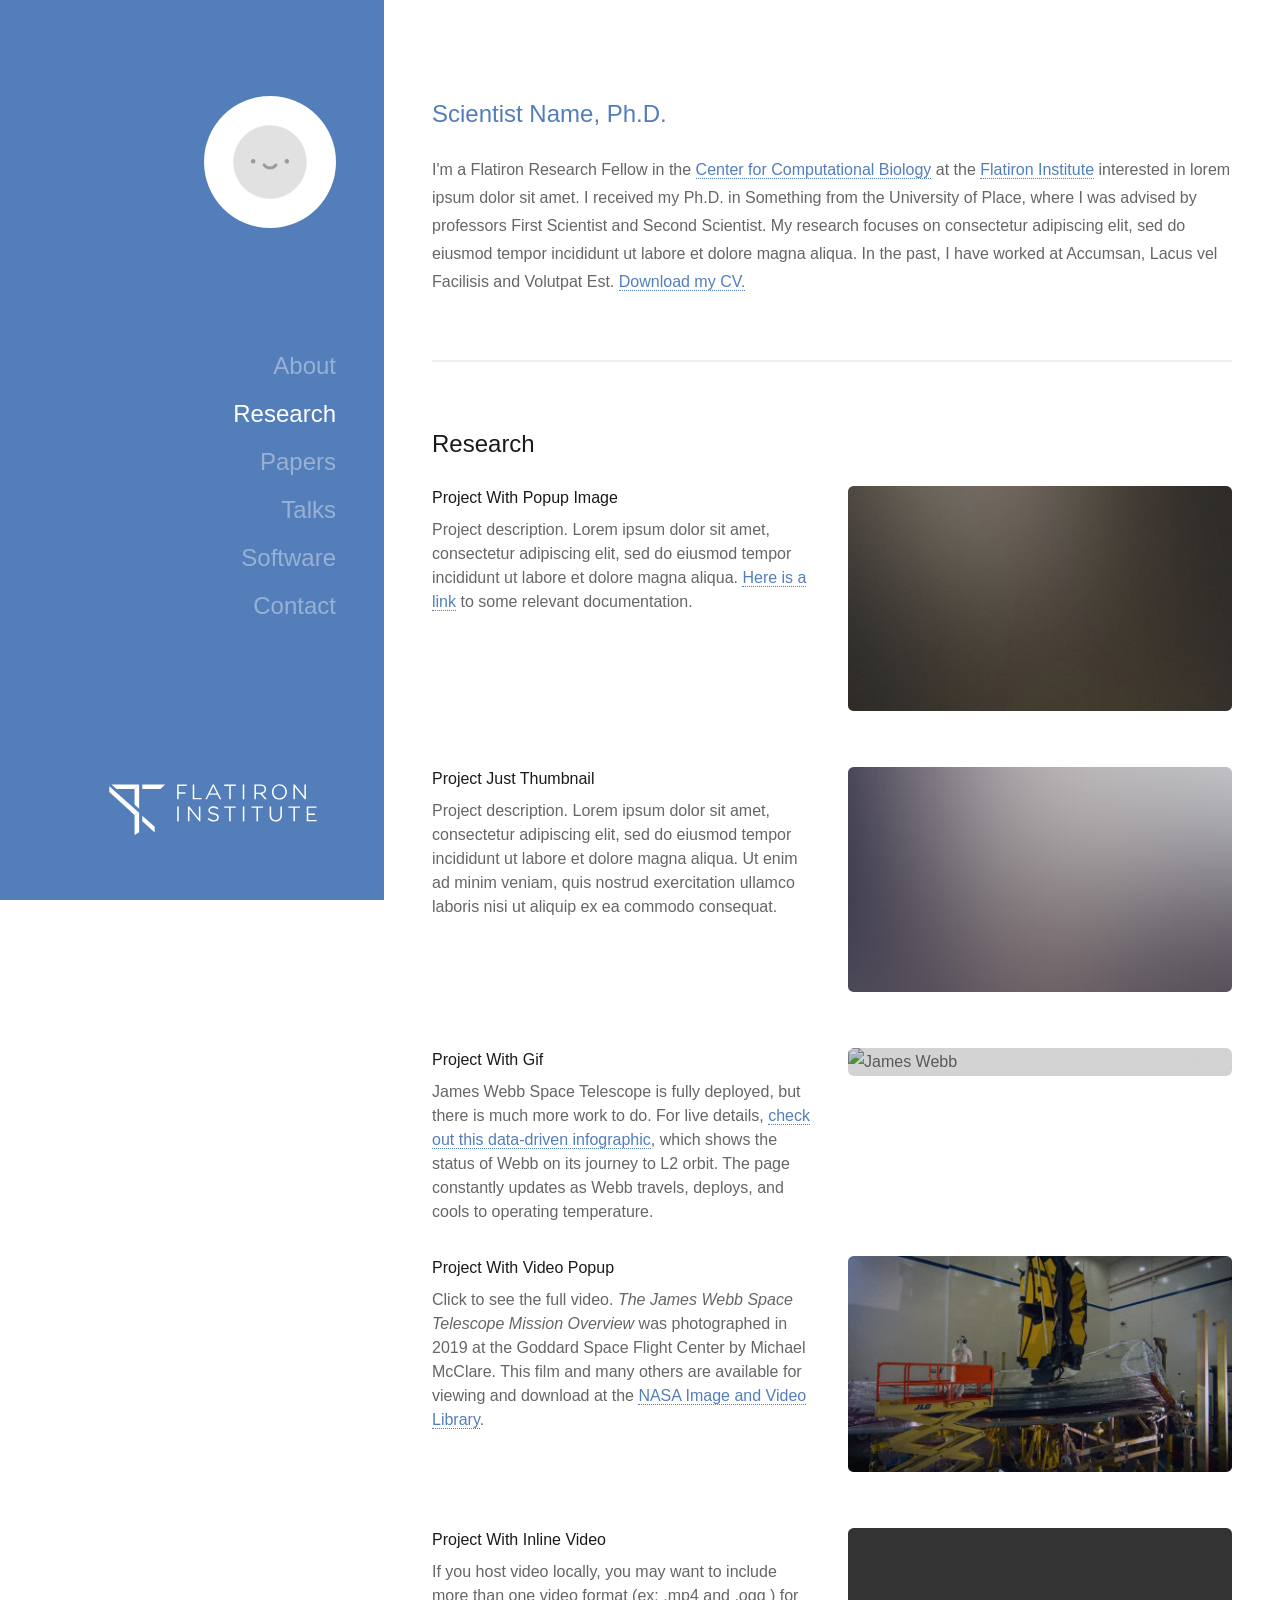
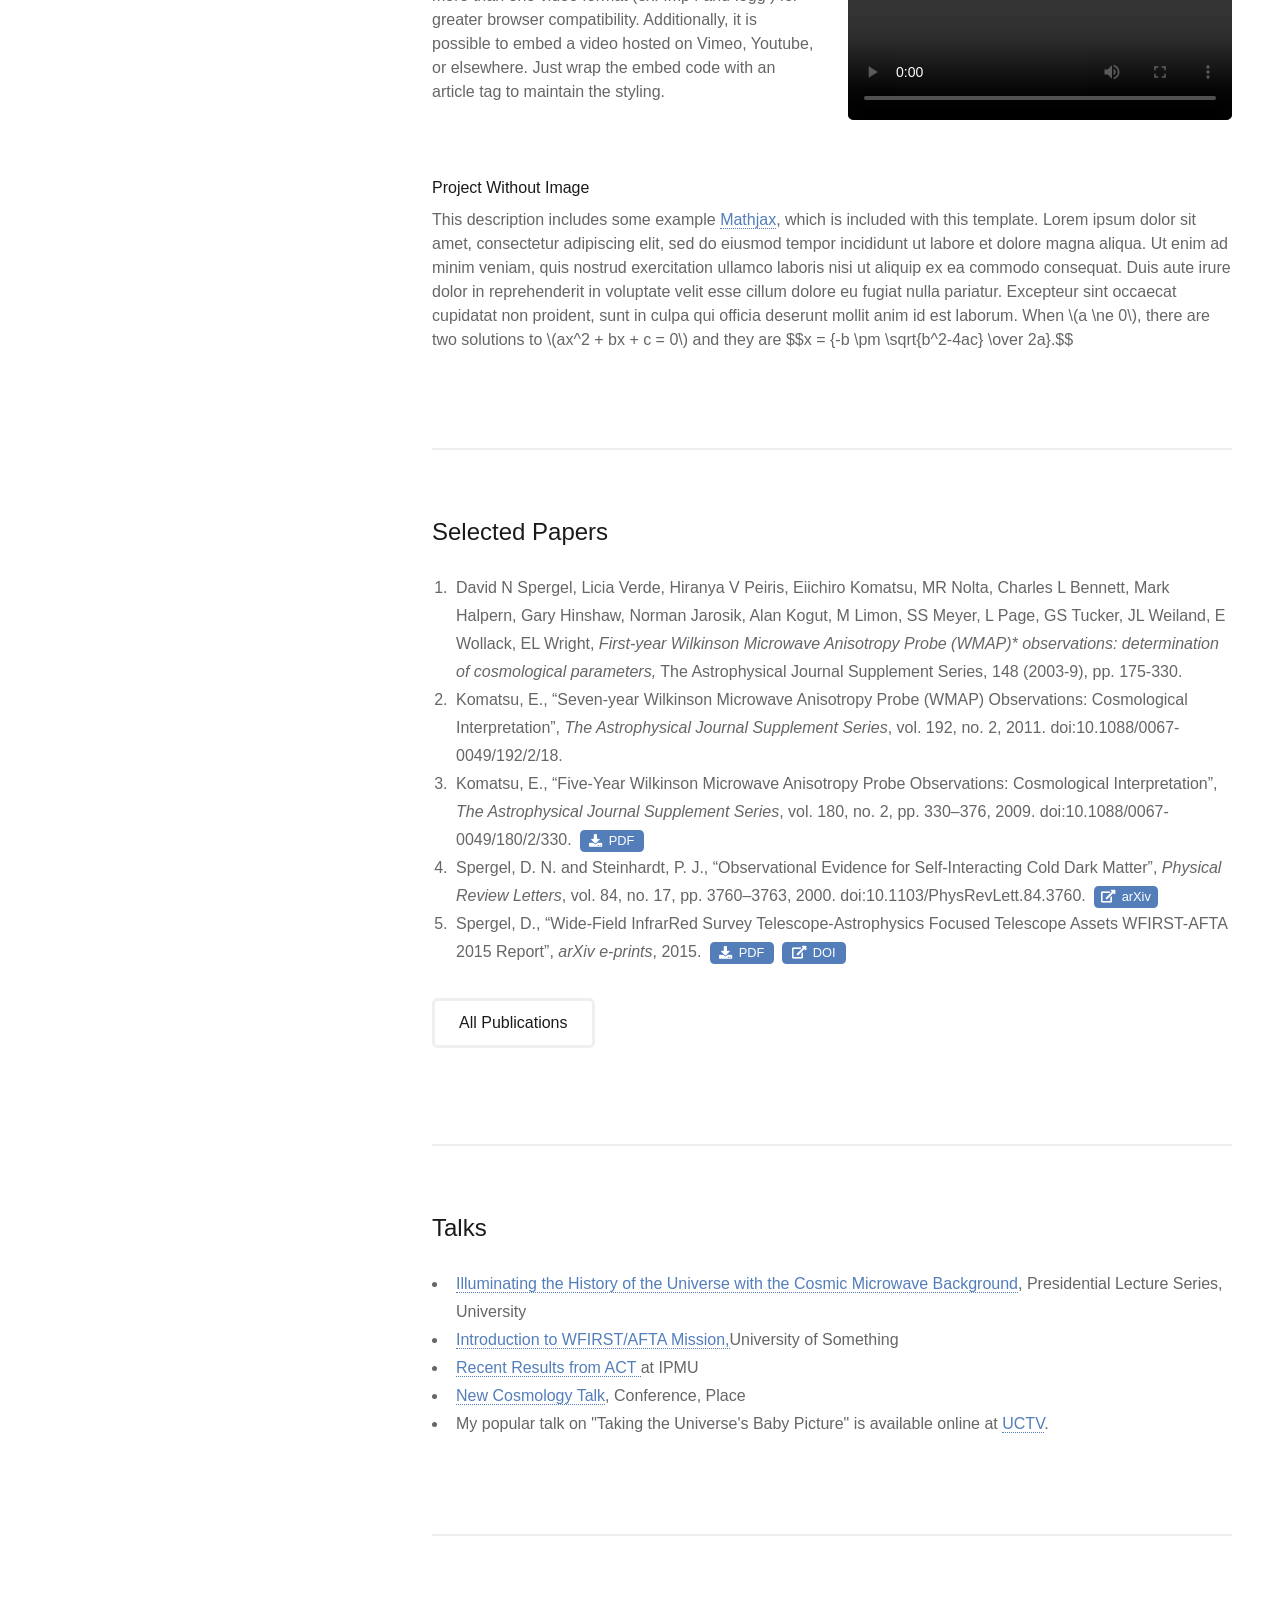
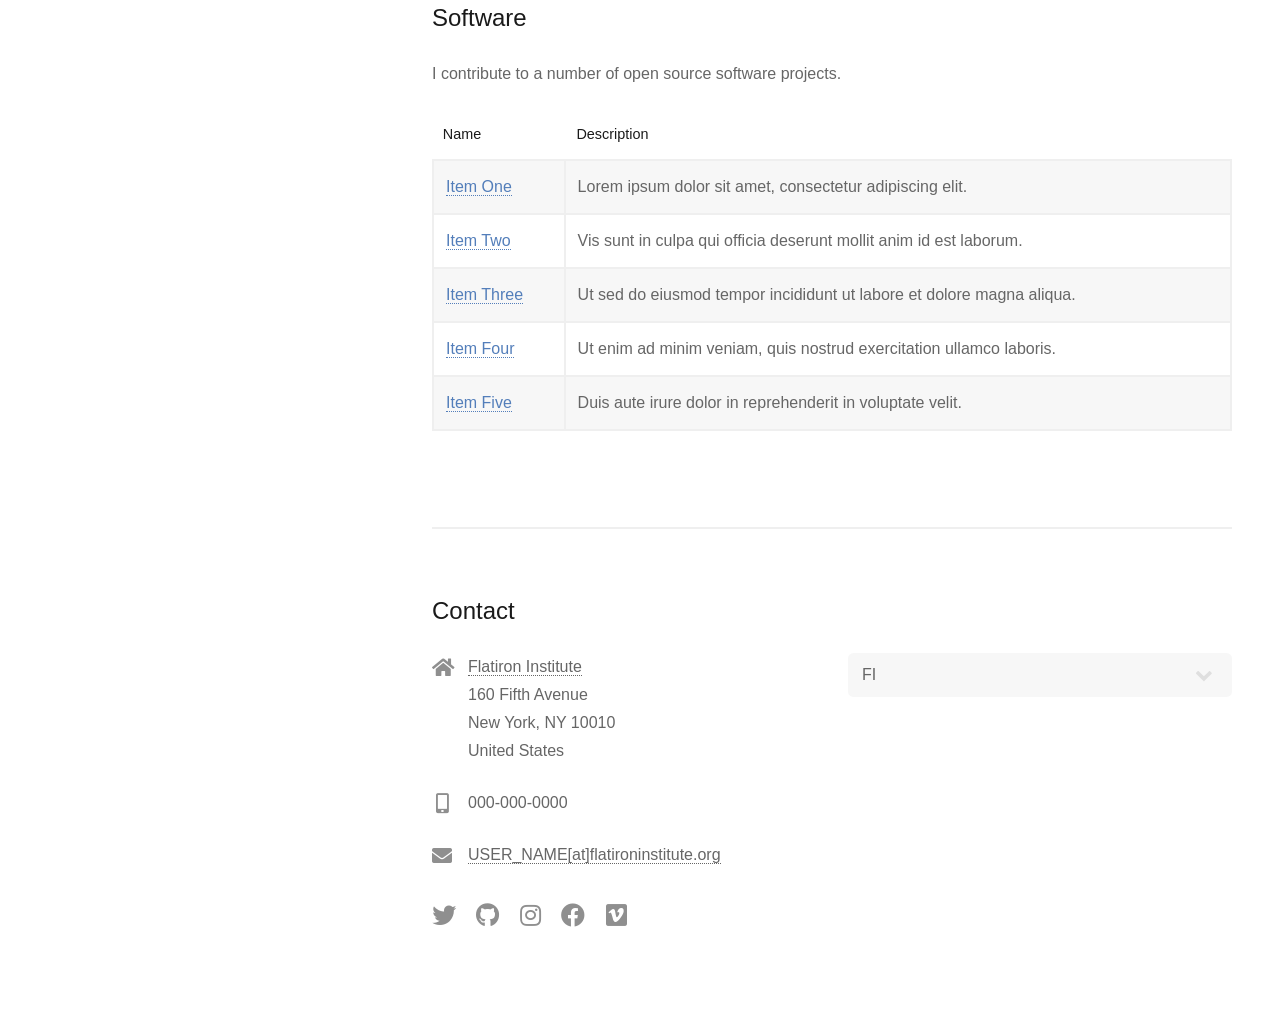
==== commit 88941b1b: "Lucy edits and format fixing." ====
--- a/index.html
+++ b/index.html
@@ -1,255 +1,474 @@
-<!DOCTYPE HTML>
-<!--
-  flatironinstitute.org
-  -->
-<html>
-  <head>
-    <!-- TODO: Add your name -->
-    <title>Scientist Name | Flatiron Institute</title>
-    <meta charset="utf-8" />
-    <meta name="viewport" content="width=device-width, initial-scale=1, user-scalable=no" />
-    <link rel="stylesheet" href="assets/css/main.css" />
-  </head>
-  <body class="is-preload">
-    <!-- Header -->
-    <header id="header">
-      <div class="inner">
-        <!-- TODO: Add a personal photo in /images folder or switch src link to avatar.jpg for a gray circle -->
-        <a href="#" class="image avatar"><img src="images/avatar-placeholder.jpg" alt="" /></a>
-      </div>
-      <nav id="nav">
-        <ul>
-          <li><a href="#about" style="-webkit-tap-highlight-color: rgba(0, 0, 0, 0);">About</a></li>
-          <li><a href="#research" style="-webkit-tap-highlight-color: rgba(0, 0, 0, 0);">Research</a></li>
-          <li><a href="#papers" style="-webkit-tap-highlight-color: rgba(0, 0, 0, 0);">Papers</a></li>
-          <li><a href="#talks" style="-webkit-tap-highlight-color: rgba(0, 0, 0, 0);">Talks</a></li>
-          <li><a href="#software" style="-webkit-tap-highlight-color: rgba(0, 0, 0, 0);">Software</a></li>
-          <li><a href="#contact" style="-webkit-tap-highlight-color: rgba(0, 0, 0, 0);">Contact</a></li>
-        </ul>
-      </nav>
-    </header>
-    <!-- Main -->
-    <div id="main">
-      <!-- About -->
-      <section id="about">
-        <header class="major">
-          <!-- TODO: Add your name -->
-          <h2>Scientist Name, Ph.D.</h2>
-        </header>
-        <!-- TODO: Add your own bio -->
-        <p>I'm a Flatiron Research Fellow in the <a href="https://www.simonsfoundation.org/flatiron/center-for-computational-biology/">Center for Computational Biology</a> at the <a href="https://www.simonsfoundation.org/flatiron/">Flatiron Institute</a> interested in lorem ipsum  dolor sit amet. I received my Ph.D. in Something from the University of Place, where I was advised by professors First Scientist and Second Scientist. My research focuses on consectetur adipiscing elit, sed do eiusmod tempor incididunt ut labore et dolore magna aliqua. In the past, I have worked at Accumsan, Lacus vel Facilisis and Volutpat Est. <a href="pdfs/fakecv.pdf">Download my CV.</a></p>
-      </section>
-      <!-- Two -->
-      <section id="research">
-        <h2>Research</h2>
-        <!-- TODO: Replace with project info and choose image type -->
-        <div class="row">
-          <article class="col-6 col-12-xsmall work-item">
-            <h3>Project With Popup Image</h3>
-            <p>Project description. Lorem ipsum dolor sit amet, consectetur adipiscing elit, sed do eiusmod tempor incididunt ut labore et dolore magna aliqua. <a href="#">Here is a link</a> to some relevant documentation.</p>
-          </article>
-          <article class="col-6 col-12-xsmall work-item">
-            <a href="images/fulls/02.jpg" class="image fit thumb"><img src="images/thumbs/02.jpg" alt="" /></a>
-          </article>
-          <article class="col-6 col-12-xsmall work-item">
-            <h3>Project Just Thumbnail</h3>
-            <p>Project description. Lorem ipsum dolor sit amet, consectetur adipiscing elit, sed do eiusmod tempor incididunt ut labore et dolore magna aliqua. Ut enim ad minim veniam, quis nostrud exercitation ullamco laboris nisi ut aliquip ex ea commodo consequat. </p>
-          </article>
-          <article class="col-6 col-12-xsmall work-item">
-            <img  class="image fit" src="images/thumbs/03.jpg" alt="" />
-          </article>
-          <article class="col-6 col-12-xsmall work-item">
-            <h3>Project With Gif</h3>
-            <p>James Webb Space Telescope is fully deployed, but there is much more work to do. For live details, <a target="_blank" href="https://jwst.nasa.gov/content/webbLaunch/whereIsWebb.html">check out this data-driven infographic</a>, which shows the status of Webb on its journey to L2 orbit. The page constantly updates as Webb travels, deploys, and cools to operating temperature. </p>
-          </article>
-          <article class="col-6 col-12-xsmall work-item">
-            <img class="image fit" src="https://media.giphy.com/media/3o6ZtrDdmPIyO550U8/giphy.gif" alt="James Webb"/>
-          </article>
-          <article class="col-6 col-12-xsmall work-item">
-            <h3>Project With Video Popup</h3>
-            <p>Click to see the full video. <i>The James Webb Space Telescope Mission Overview</i> was photographed in 2019 at the Goddard Space Flight Center by Michael McClare. This film and many others are available for viewing and download at the <a target="_blank" href="https://images.nasa.gov/details-Mission_Overview_MASTER-h264">NASA Image and Video Library</a>.</p>
-          </article>
-          <article class="col-6 col-12-xsmall work-item">
-            <a href="images/fulls/movie.mp4" class="image fit thumb"><img src="images/thumbs/movie.jpg" alt="James Webb Overview" /></a>
-          </article>
-          <article class="col-6 col-12-xsmall work-item">
-            <h3>Project With Inline Video</h3>
-            <p>If you host video locally, you may want to include more than one video format (ex: .mp4 and .ogg ) for greater browser compatibility. Additionally, it is possible to embed a video hosted on Vimeo, Youtube, or elsewhere. Just wrap the embed code with an article tag to maintain the styling.</p>
-          </article>
-          <article class="col-6 col-12-xsmall work-item">
-            <video width="auto" height="auto" controls class="image fit">
-              <source src="images/fulls/movie.mp4" type="video/mp4">
-               <!-- TODO: You may wish to add an alternate ogg file type for greater browser compatibility -->
-              <!-- <source src="movie.ogg" type="video/ogg"> -->
-              Your browser does not support the video tag.
-          </video>
-          </article>
-          <article class="col-12 col-12-xsmall work-item">
-            <h3>Project Without Image</h3>
-            <p>This description includes some example <a target="_blank" href="https://www.mathjax.org/">Mathjax</a>, which is included with this template. Lorem ipsum dolor sit amet, consectetur adipiscing elit, sed do eiusmod tempor incididunt ut labore et dolore magna aliqua. Ut enim ad minim veniam, quis nostrud exercitation ullamco laboris nisi ut aliquip ex ea commodo consequat. Duis aute irure dolor in reprehenderit in voluptate velit esse cillum dolore eu fugiat nulla pariatur. Excepteur sint occaecat cupidatat non proident, sunt in culpa qui officia deserunt mollit anim id est laborum.  When \(a \ne 0\), there are two solutions to \(ax^2 + bx + c = 0\) and they are
-              $$x = {-b \pm \sqrt{b^2-4ac} \over 2a}.$$</p>
-          </article>
-        </div>
-      </section>
-      <!-- Papers -->
-      <section id="papers">
-        <h2>Selected Papers</h2>
-        <div class="row">
-          <div class="col-12 col-12-small">
-            <!-- TODO: Add your citations  -->
-            <ol>
-              <li>
-                David N Spergel, Licia Verde, Hiranya V Peiris, Eiichiro Komatsu, MR Nolta, Charles L Bennett, Mark Halpern, Gary Hinshaw, Norman Jarosik, Alan Kogut, M Limon, SS Meyer, L Page, GS Tucker, JL Weiland, E Wollack, EL Wright, <i>First-year Wilkinson Microwave Anisotropy Probe (WMAP)* observations: determination of cosmological parameters,</i> The Astrophysical Journal Supplement Series, 148 (2003-9), pp. 175-330.
-              </li>
-              <li>
-                Komatsu, E., “Seven-year Wilkinson Microwave Anisotropy Probe (WMAP) Observations: Cosmological Interpretation”, <i>The Astrophysical Journal Supplement Series</i>, vol. 192, no. 2, 2011. doi:10.1088/0067-0049/192/2/18.
-              </li>
-              <li>
-                Komatsu, E., “Five-Year Wilkinson Microwave Anisotropy Probe Observations: Cosmological Interpretation”, <i>The Astrophysical Journal Supplement Series</i>, vol. 180, no. 2, pp. 330–376, 2009. doi:10.1088/0067-0049/180/2/330.
-                <!-- TODO: For PDF downloads -->
-                <a href="pdfs/fakepaper.pdf" class="button primary icon xsmall solid fa-download">PDF</a>
-              </li>
-              <li>
-                Spergel, D. N. and Steinhardt, P. J., “Observational Evidence for Self-Interacting Cold Dark Matter”, <i>Physical Review Letters</i>, vol. 84, no. 17, pp. 3760–3763, 2000. doi:10.1103/PhysRevLett.84.3760.
-                <!-- TODO: Add external links -->
-                <a href="#" class="button primary icon xsmall solid fa-external-link-alt">arXiv</a>
-              </li>
-              </li>
-              <li>
-                Spergel, D., “Wide-Field InfrarRed Survey Telescope-Astrophysics Focused Telescope Assets WFIRST-AFTA 2015 Report”, <i>arXiv e-prints</i>, 2015.
-                <!-- TODO: For PDF downloads -->
-                <a href="pdfs/fakepaper.pdf" class="button primary icon xsmall solid fa-download">PDF</a>
-                <a href="#" class="button primary icon xsmall solid fa-external-link-alt">DOI</a>
-              </li>
-              </li>
-            </ol>
-            <ul class="actions">
-              <!-- TODO: Add link to database of all papers -->
-              <li><a href="https://ui.adsabs.harvard.edu/search/filter_database_fq_database=OR&filter_database_fq_database=database:%22astronomy%22&q=author%3A(%22Spergel%22)&fq=%7B!type%3Daqp%20v%3D%24fq_database%7D&fq_database=(database%3A%22astronomy%22)&sort=score%20desc&format=SHORT&unprocessed_parameter=qform&unprocessed_parameter=Relative%20Weights&unprocessed_parameter=Use%20For%20Weighting&unprocessed_parameter=Weighted%20Scoring/" class="button">All Publications</a></li>
-            </ul>
-          </div>
-        </div>
-      </section>
-      <!-- Talks -->
-      <section id="talks">
-        <h2>Talks</h2>
-        <div class="row">
-          <div class="col-12 col-12-small">
-            <!-- TODO: Add talks  -->
-            <ul>
-              <li><a href="#">Illuminating the History of the Universe with the Cosmic Microwave Background</a>, Presidential Lecture Series, University</li>
-              <li><a href="#">Introduction to WFIRST/AFTA Mission,</a>University of Something</li>
-              <li><a href="#">Recent Results from ACT </a>at IPMU </li>
-              <li><a href="#">New Cosmology Talk</a>, Conference, Place</li>
-              <li>My popular talk on "Taking the Universe's Baby Picture" is available online at <a href="#">UCTV</a>.</li>
-            </ul>
-          </div>
-        </div>
-      </section>
-      <!-- Five -->
-      <section id="software">
-        <h2>Software</h2>
-				<!-- TODO: Add Software  -->
-				<p>I contribute to a number of open source software projects.</p>
-				<div class="table-wrapper">
-					<table class="alt">
-						<thead>
-							<tr>
-								<th>Name</th>
-								<th>Description</th>
-							</tr>
-						</thead>
-						<tbody>
-							<tr>
-								<td><a href="#">Item One</a></td>
-								<td>Lorem ipsum dolor sit amet, consectetur adipiscing elit.</td>
-							</tr>
-							<tr>
-								<td><a href="#">Item Two</a></td>
-								<td>Vis sunt in culpa qui officia deserunt mollit anim id est laborum.</td>
-							</tr>
-							<tr>
-								<td><a href="#">Item Three</a></td>
-								<td>Ut sed do eiusmod tempor incididunt ut labore et dolore magna aliqua.</td>
-							</tr>
-							<tr>
-								<td><a href="#">Item Four</a></td>
-								<td>Ut enim ad minim veniam, quis nostrud exercitation ullamco laboris.</td>
-							</tr>
-							<tr>
-								<td><a href="#">Item Five</a></td>
-								<td>Duis aute irure dolor in reprehenderit in voluptate velit.</td>
-							</tr>
-						</tbody>
-					</table>
-				</div>
-      </section>
-      <!-- Six -->
-      <section id="contact">
-        <h2>Contact</h2>
-        <div class="row">
-          <div class="col-6 col-12-small">
-            <ul class="labeled-icons">
-              <li>
-                <h3 class="icon solid fa-home"><span class="label">Address</span></h3>
-                <a href="http://flatironinstitute.org">Flatiron Institute</a><br />
-                160 Fifth Avenue<br />
-                New York, NY 10010<br />
-                United States
-              </li>
-              <li>
-								<!-- TODO: Add phone if you want -->
-                <h3 class="icon solid fa-mobile-alt"><span class="label">Phone</span></h3>
-                000-000-0000
-              </li>
-              <li>
-                <h3 class="icon solid fa-envelope"><span class="label">Email</span></h3>
-								<!-- TODO: Add email -->
-                <a href="mailto:USER_EMAIL">USER_NAME[at]flatironinstitute.org</a>
-              </li>
-            </ul>
-            <ul class="icons">
-              <!-- TODO: Add your social media handles here -->
-              <!-- Other icons are available here: https://fontawesome.com/v4.7/icons/ just change the fa-tag -->
-              <li><a href="#" class="icon brands fa-twitter"><span class="label">Twitter</span></a></li>
-              <li><a href="#" class="icon brands fa-github"><span class="label">Github</span></a></li>
-              <li><a href="#" class="icon brands fa-instagram"><span class="label">Instagram</span></a></li>
-              <li><a href="#" class="icon brands fa-facebook"><span class="label">Facebook</span></a></li>
-              <li><a href="#" class="icon brands fa-vimeo"><span class="label">Vimeo</span></a></li>
-            </ul>
-          </div>
-					<div class="col-6 col-12-small">
-            <!-- Center Select -->
-            <select name="center" id="center">
-              <option value="#537eba">FI</option>
-              <option value="#ce3232">CCA</option>
-              <option value="#81ad4a">CCB</option>
-              <option value="#f6862d">CCM</option>
-              <option value="#007f9d">CCN</option>
-              <option value="#845b8e">CCQ</option>
-            </select>
-					</div>
-        </div>
-      </section>
-    </div>
-    <!-- Footer -->
-    <footer id="footer">
-      <div class="inner">
-        <a href="https://www.simonsfoundation.org/flatiron/" class="image logo" id="logo">
-          <img src="images/logo.svg" alt="logo" />
-        </a>
-      </div>
-    </footer>
-    <!-- Scripts -->
-    <script src="assets/js/jquery.min.js"></script>
-		<script src="assets/js/jquery.scrollex.min.js"></script>
-		<script src="assets/js/jquery.scrolly.min.js"></script>
-    <script src="assets/js/browser.min.js"></script>
-    <script src="assets/js/breakpoints.min.js"></script>
-    <script src="assets/js/util.js"></script>
-    <script src="assets/js/main.js"></script>
-    <!-- TODO: Remove if not using Mathjax -->
-    <script src="https://polyfill.io/v3/polyfill.min.js?features=es6"></script>
-    <script id="MathJax-script" async src="https://cdn.jsdelivr.net/npm/mathjax@3/es5/tex-mml-chtml.js"></script>
-  </body>
-</html>+<!DOCTYPE html>
+<!--
+  flatironinstitute.org
+  -->
+<html>
+  <head>
+    <!-- TODO: Add your name -->
+    <title>Scientist Name | Flatiron Institute</title>
+    <meta charset="utf-8" />
+    <meta
+      name="viewport"
+      content="width=device-width, initial-scale=1, user-scalable=no"
+    />
+    <link rel="stylesheet" href="assets/css/main.css" />
+  </head>
+  <body class="is-preload">
+    <!-- Header -->
+    <header id="header">
+      <div class="inner">
+        <!-- TODO: Add a personal photo in /images folder or switch src link to avatar.jpg for a gray circle -->
+        <a href="#" class="image avatar"
+          ><img src="images/avatar-placeholder.jpg" alt=""
+        /></a>
+      </div>
+      <nav id="nav">
+        <ul>
+          <li>
+            <a
+              href="#about"
+              style="-webkit-tap-highlight-color: rgba(0, 0, 0, 0)"
+              >About</a
+            >
+          </li>
+          <li>
+            <a
+              href="#research"
+              style="-webkit-tap-highlight-color: rgba(0, 0, 0, 0)"
+              >Research</a
+            >
+          </li>
+          <li>
+            <a
+              href="#papers"
+              style="-webkit-tap-highlight-color: rgba(0, 0, 0, 0)"
+              >Papers</a
+            >
+          </li>
+          <li>
+            <a
+              href="#talks"
+              style="-webkit-tap-highlight-color: rgba(0, 0, 0, 0)"
+              >Talks</a
+            >
+          </li>
+          <li>
+            <a
+              href="#software"
+              style="-webkit-tap-highlight-color: rgba(0, 0, 0, 0)"
+              >Software</a
+            >
+          </li>
+          <li>
+            <a
+              href="#contact"
+              style="-webkit-tap-highlight-color: rgba(0, 0, 0, 0)"
+              >Contact</a
+            >
+          </li>
+        </ul>
+      </nav>
+    </header>
+    <!-- Main -->
+    <div id="main">
+      <!-- About -->
+      <section id="about">
+        <header class="major">
+          <!-- TODO: Add your name -->
+          <h2>Scientist Name, Ph.D.</h2>
+        </header>
+        <!-- TODO: Add your own bio -->
+        <p>
+          I'm a Flatiron Research Fellow in the
+          <a
+            href="https://www.simonsfoundation.org/flatiron/center-for-computational-biology/"
+            >Center for Computational Biology</a
+          >
+          at the
+          <a href="https://www.simonsfoundation.org/flatiron/"
+            >Flatiron Institute</a
+          >
+          interested in lorem ipsum dolor sit amet. I received my Ph.D. in
+          Something from the University of Place, where I was advised by
+          professors First Scientist and Second Scientist. My research focuses
+          on consectetur adipiscing elit, sed do eiusmod tempor incididunt ut
+          labore et dolore magna aliqua. In the past, I have worked at Accumsan,
+          Lacus vel Facilisis and Volutpat Est.
+          <a href="pdfs/fakecv.pdf">Download my CV.</a>
+        </p>
+      </section>
+      <!-- Research -->
+      <section id="research">
+        <h2>Research</h2>
+        <!-- TODO: Replace with project info and choose image type -->
+        <div class="row">
+          <article class="col-6 col-12-xsmall work-item">
+            <h3>Project With Popup Image</h3>
+            <p>
+              Project description. Lorem ipsum dolor sit amet, consectetur
+              adipiscing elit, sed do eiusmod tempor incididunt ut labore et
+              dolore magna aliqua. <a href="#">Here is a link</a> to some
+              relevant documentation.
+            </p>
+          </article>
+          <article class="col-6 col-12-xsmall work-item">
+            <a href="images/fulls/02.jpg" class="image fit thumb"
+              ><img src="images/thumbs/02.jpg" alt=""
+            /></a>
+          </article>
+          <article class="col-6 col-12-xsmall work-item">
+            <h3>Project Just Thumbnail</h3>
+            <p>
+              Project description. Lorem ipsum dolor sit amet, consectetur
+              adipiscing elit, sed do eiusmod tempor incididunt ut labore et
+              dolore magna aliqua. Ut enim ad minim veniam, quis nostrud
+              exercitation ullamco laboris nisi ut aliquip ex ea commodo
+              consequat.
+            </p>
+          </article>
+          <article class="col-6 col-12-xsmall work-item">
+            <img class="image fit" src="images/thumbs/03.jpg" alt="" />
+          </article>
+          <article class="col-6 col-12-xsmall work-item">
+            <h3>Project With Gif</h3>
+            <p>
+              James Webb Space Telescope is fully deployed, but there is much
+              more work to do. For live details,
+              <a
+                target="_blank"
+                href="https://jwst.nasa.gov/content/webbLaunch/whereIsWebb.html"
+                >check out this data-driven infographic</a
+              >, which shows the status of Webb on its journey to L2 orbit. The
+              page constantly updates as Webb travels, deploys, and cools to
+              operating temperature.
+            </p>
+          </article>
+          <article class="col-6 col-12-xsmall work-item">
+            <img
+              class="image fit"
+              src="https://media.giphy.com/media/3o6ZtrDdmPIyO550U8/giphy.gif"
+              alt="James Webb"
+            />
+          </article>
+          <article class="col-6 col-12-xsmall work-item">
+            <h3>Project With Video Popup</h3>
+            <p>
+              Click to see the full video.
+              <i>The James Webb Space Telescope Mission Overview</i> was
+              photographed in 2019 at the Goddard Space Flight Center by Michael
+              McClare. This film and many others are available for viewing and
+              download at the
+              <a
+                target="_blank"
+                href="https://images.nasa.gov/details-Mission_Overview_MASTER-h264"
+                >NASA Image and Video Library</a
+              >.
+            </p>
+          </article>
+          <article class="col-6 col-12-xsmall work-item">
+            <a href="images/fulls/movie.mp4" class="image fit thumb"
+              ><img src="images/thumbs/movie.jpg" alt="James Webb Overview"
+            /></a>
+          </article>
+          <article class="col-6 col-12-xsmall work-item">
+            <h3>Project With Inline Video</h3>
+            <p>
+              If you host video locally, you may want to include more than one
+              video format (ex: .mp4 and .ogg ) for greater browser
+              compatibility. Additionally, it is possible to embed a video
+              hosted on Vimeo, Youtube, or elsewhere. Just wrap the embed code
+              with an article tag to maintain the styling.
+            </p>
+          </article>
+          <article class="col-6 col-12-xsmall work-item">
+            <video width="auto" height="auto" controls class="image fit">
+              <source src="images/fulls/movie.mp4" type="video/mp4" />
+              <!-- TODO: You may wish to add an alternate ogg file type for greater browser compatibility -->
+              <!-- <source src="movie.ogg" type="video/ogg"> -->
+              Your browser does not support the video tag.
+            </video>
+          </article>
+          <article class="col-12 col-12-xsmall work-item">
+            <h3>Project Without Image</h3>
+            <p>
+              This description includes some example
+              <a target="_blank" href="https://www.mathjax.org/">Mathjax</a>,
+              which is included with this template. Lorem ipsum dolor sit amet,
+              consectetur adipiscing elit, sed do eiusmod tempor incididunt ut
+              labore et dolore magna aliqua. Ut enim ad minim veniam, quis
+              nostrud exercitation ullamco laboris nisi ut aliquip ex ea commodo
+              consequat. Duis aute irure dolor in reprehenderit in voluptate
+              velit esse cillum dolore eu fugiat nulla pariatur. Excepteur sint
+              occaecat cupidatat non proident, sunt in culpa qui officia
+              deserunt mollit anim id est laborum. When \(a \ne 0\), there are
+              two solutions to \(ax^2 + bx + c = 0\) and they are $$x = {-b \pm
+              \sqrt{b^2-4ac} \over 2a}.$$
+            </p>
+          </article>
+        </div>
+      </section>
+      <!-- Papers -->
+      <section id="papers">
+        <h2>Selected Papers</h2>
+        <div class="row">
+          <div class="col-12 col-12-small">
+            <!-- TODO: Add your citations  -->
+            <ol>
+              <li>
+                David N Spergel, Licia Verde, Hiranya V Peiris, Eiichiro
+                Komatsu, MR Nolta, Charles L Bennett, Mark Halpern, Gary
+                Hinshaw, Norman Jarosik, Alan Kogut, M Limon, SS Meyer, L Page,
+                GS Tucker, JL Weiland, E Wollack, EL Wright,
+                <i
+                  >First-year Wilkinson Microwave Anisotropy Probe (WMAP)*
+                  observations: determination of cosmological parameters,</i
+                >
+                The Astrophysical Journal Supplement Series, 148 (2003-9), pp.
+                175-330.
+              </li>
+              <li>
+                Komatsu, E., “Seven-year Wilkinson Microwave Anisotropy Probe
+                (WMAP) Observations: Cosmological Interpretation”,
+                <i>The Astrophysical Journal Supplement Series</i>, vol. 192,
+                no. 2, 2011. doi:10.1088/0067-0049/192/2/18.
+              </li>
+              <li>
+                Komatsu, E., “Five-Year Wilkinson Microwave Anisotropy Probe
+                Observations: Cosmological Interpretation”,
+                <i>The Astrophysical Journal Supplement Series</i>, vol. 180,
+                no. 2, pp. 330–376, 2009. doi:10.1088/0067-0049/180/2/330.
+                <!-- TODO: For PDF downloads -->
+                <a
+                  href="pdfs/fakepaper.pdf"
+                  class="button primary icon xsmall solid fa-download"
+                  >PDF</a
+                >
+              </li>
+              <li>
+                Spergel, D. N. and Steinhardt, P. J., “Observational Evidence
+                for Self-Interacting Cold Dark Matter”,
+                <i>Physical Review Letters</i>, vol. 84, no. 17, pp. 3760–3763,
+                2000. doi:10.1103/PhysRevLett.84.3760.
+                <!-- TODO: Add external links -->
+                <a
+                  href="#"
+                  class="button primary icon xsmall solid fa-external-link-alt"
+                  >arXiv</a
+                >
+              </li>
+              <li>
+                Spergel, D., “Wide-Field InfrarRed Survey Telescope-Astrophysics
+                Focused Telescope Assets WFIRST-AFTA 2015 Report”,
+                <i>arXiv e-prints</i>, 2015.
+                <!-- TODO: For PDF downloads -->
+                <a
+                  href="pdfs/fakepaper.pdf"
+                  class="button primary icon xsmall solid fa-download"
+                  >PDF</a
+                >
+                <a
+                  href="#"
+                  class="button primary icon xsmall solid fa-external-link-alt"
+                  >DOI</a
+                >
+              </li>
+            </ol>
+            <ul class="actions">
+              <!-- TODO: Add link to database of all papers -->
+              <li>
+                <a
+                  href="https://ui.adsabs.harvard.edu/search/filter_database_fq_database=OR&filter_database_fq_database=database:%22astronomy%22&q=author%3A(%22Spergel%22)&fq=%7B!type%3Daqp%20v%3D%24fq_database%7D&fq_database=(database%3A%22astronomy%22)&sort=score%20desc&format=SHORT&unprocessed_parameter=qform&unprocessed_parameter=Relative%20Weights&unprocessed_parameter=Use%20For%20Weighting&unprocessed_parameter=Weighted%20Scoring/"
+                  class="button"
+                  >All Publications</a
+                >
+              </li>
+            </ul>
+          </div>
+        </div>
+      </section>
+      <!-- Talks -->
+      <section id="talks">
+        <h2>Talks</h2>
+        <div class="row">
+          <div class="col-12 col-12-small">
+            <!-- TODO: Add talks  -->
+            <ul>
+              <li>
+                <a href="#"
+                  >Illuminating the History of the Universe with the Cosmic
+                  Microwave Background</a
+                >, Presidential Lecture Series, University
+              </li>
+              <li>
+                <a href="#">Introduction to WFIRST/AFTA Mission,</a>University
+                of Something
+              </li>
+              <li><a href="#">Recent Results from ACT </a>at IPMU</li>
+              <li><a href="#">New Cosmology Talk</a>, Conference, Place</li>
+              <li>
+                My popular talk on "Taking the Universe's Baby Picture" is
+                available online at <a href="#">UCTV</a>.
+              </li>
+            </ul>
+          </div>
+        </div>
+      </section>
+      <!-- Software -->
+      <section id="software">
+        <h2>Software</h2>
+        <!-- TODO: Add Software  -->
+        <p>I contribute to a number of open source software projects.</p>
+        <div class="table-wrapper">
+          <table class="alt">
+            <thead>
+              <tr>
+                <th>Name</th>
+                <th>Description</th>
+              </tr>
+            </thead>
+            <tbody>
+              <tr>
+                <td><a href="#">Item One</a></td>
+                <td>
+                  Lorem ipsum dolor sit amet, consectetur adipiscing elit.
+                </td>
+              </tr>
+              <tr>
+                <td><a href="#">Item Two</a></td>
+                <td>
+                  Vis sunt in culpa qui officia deserunt mollit anim id est
+                  laborum.
+                </td>
+              </tr>
+              <tr>
+                <td><a href="#">Item Three</a></td>
+                <td>
+                  Ut sed do eiusmod tempor incididunt ut labore et dolore magna
+                  aliqua.
+                </td>
+              </tr>
+              <tr>
+                <td><a href="#">Item Four</a></td>
+                <td>
+                  Ut enim ad minim veniam, quis nostrud exercitation ullamco
+                  laboris.
+                </td>
+              </tr>
+              <tr>
+                <td><a href="#">Item Five</a></td>
+                <td>
+                  Duis aute irure dolor in reprehenderit in voluptate velit.
+                </td>
+              </tr>
+            </tbody>
+          </table>
+        </div>
+      </section>
+      <!-- Contact -->
+      <section id="contact">
+        <h2>Contact</h2>
+        <div class="row">
+          <div class="col-6 col-12-small">
+            <ul class="labeled-icons">
+              <li>
+                <h3 class="icon solid fa-home">
+                  <span class="label">Address</span>
+                </h3>
+                <a href="http://flatironinstitute.org">Flatiron Institute</a
+                ><br />
+                160 Fifth Avenue<br />
+                New York, NY 10010<br />
+                United States
+              </li>
+              <li>
+                <!-- TODO: Add phone if you want -->
+                <h3 class="icon solid fa-mobile-alt">
+                  <span class="label">Phone</span>
+                </h3>
+                000-000-0000
+              </li>
+              <li>
+                <h3 class="icon solid fa-envelope">
+                  <span class="label">Email</span>
+                </h3>
+                <!-- TODO: Add email -->
+                <a href="mailto:USER_EMAIL"
+                  >USER_NAME[at]flatironinstitute.org</a
+                >
+              </li>
+            </ul>
+            <ul class="icons">
+              <!-- TODO: Add your social media handles here -->
+              <!-- Other icons are available here: https://fontawesome.com/v4.7/icons/ just change the fa-tag -->
+              <li>
+                <a href="#" class="icon brands fa-twitter"
+                  ><span class="label">Twitter</span></a
+                >
+              </li>
+              <li>
+                <a href="#" class="icon brands fa-github"
+                  ><span class="label">Github</span></a
+                >
+              </li>
+              <li>
+                <a href="#" class="icon brands fa-instagram"
+                  ><span class="label">Instagram</span></a
+                >
+              </li>
+              <li>
+                <a href="#" class="icon brands fa-facebook"
+                  ><span class="label">Facebook</span></a
+                >
+              </li>
+              <li>
+                <a href="#" class="icon brands fa-vimeo"
+                  ><span class="label">Vimeo</span></a
+                >
+              </li>
+            </ul>
+          </div>
+          <div class="col-6 col-12-small">
+            <!-- Center Select -->
+            <select name="center" id="center">
+              <option value="#537eba">FI</option>
+              <option value="#ce3232">CCA</option>
+              <option value="#81ad4a">CCB</option>
+              <option value="#f6862d">CCM</option>
+              <option value="#007f9d">CCN</option>
+              <option value="#845b8e">CCQ</option>
+            </select>
+          </div>
+        </div>
+      </section>
+    </div>
+    <!-- Footer -->
+    <footer id="footer">
+      <div class="inner">
+        <a
+          href="https://www.simonsfoundation.org/flatiron/"
+          class="image logo"
+          target="_blank"
+          id="logo"
+          rel="noreferrer noopener"
+        >
+          <img src="images/logo.svg" alt="logo" id="logo-icon" />
+        </a>
+      </div>
+    </footer>
+    <!-- Scripts -->
+    <script src="assets/js/jquery.min.js"></script>
+    <script src="assets/js/jquery.scrollex.min.js"></script>
+    <script src="assets/js/jquery.scrolly.min.js"></script>
+    <script src="assets/js/browser.min.js"></script>
+    <script src="assets/js/breakpoints.min.js"></script>
+    <script src="assets/js/util.js"></script>
+    <script src="assets/js/main.js"></script>
+    <!-- TODO: Remove if not using Mathjax -->
+    <script src="https://polyfill.io/v3/polyfill.min.js?features=es6"></script>
+    <script
+      id="MathJax-script"
+      async
+      src="https://cdn.jsdelivr.net/npm/mathjax@3/es5/tex-mml-chtml.js"
+    ></script>
+  </body>
+</html>
--- a/assets/css/main.css
+++ b/assets/css/main.css
@@ -36,21 +36,91 @@
   font-style: italic;
 }
 /*
-	Public User Page Template
+  Public User Page Template
     Flatiron Institute
-	flatironinstitute.org
+  flatironinstitute.org
 */
-html, body, div, span, applet, object,
-iframe, h1, h2, h3, h4, h5, h6, p, blockquote,
-pre, a, abbr, acronym, address, big, cite,
-code, del, dfn, em, img, ins, kbd, q, s, samp,
-small, strike, strong, sub, sup, tt, var, b,
-u, i, center, dl, dt, dd, ol, ul, li, fieldset,
-form, label, legend, table, caption, tbody,
-tfoot, thead, tr, th, td, article, aside,
-canvas, details, embed, figure, figcaption,
-footer, header, hgroup, menu, nav, output, ruby,
-section, summary, time, mark, audio, video {
+html,
+body,
+div,
+span,
+applet,
+object,
+iframe,
+h1,
+h2,
+h3,
+h4,
+h5,
+h6,
+p,
+blockquote,
+pre,
+a,
+abbr,
+acronym,
+address,
+big,
+cite,
+code,
+del,
+dfn,
+em,
+img,
+ins,
+kbd,
+q,
+s,
+samp,
+small,
+strike,
+strong,
+sub,
+sup,
+tt,
+var,
+b,
+u,
+i,
+center,
+dl,
+dt,
+dd,
+ol,
+ul,
+li,
+fieldset,
+form,
+label,
+legend,
+table,
+caption,
+tbody,
+tfoot,
+thead,
+tr,
+th,
+td,
+article,
+aside,
+canvas,
+details,
+embed,
+figure,
+figcaption,
+footer,
+header,
+hgroup,
+menu,
+nav,
+output,
+ruby,
+section,
+summary,
+time,
+mark,
+audio,
+video {
   margin: 0;
   padding: 0;
   border: 0;
@@ -59,8 +129,17 @@
   vertical-align: baseline;
 }
 
-article, aside, details, figcaption, figure,
-footer, header, hgroup, menu, nav, section {
+article,
+aside,
+details,
+figcaption,
+figure,
+footer,
+header,
+hgroup,
+menu,
+nav,
+section {
   display: block;
 }
 
@@ -68,14 +147,18 @@
   line-height: 1;
 }
 
-ol, ul {
+ol,
+ul {
   list-style: none;
 }
 
-blockquote, q {
+blockquote,
+q {
   quotes: none;
 }
-blockquote:before, blockquote:after, q:before, q:after {
+blockquote:before, blockquote:after,
+q:before,
+q:after {
   content: "";
   content: none;
 }
@@ -99,7 +182,9 @@
   padding: 0;
 }
 
-input, select, textarea {
+input,
+select,
+textarea {
   -moz-appearance: none;
   -webkit-appearance: none;
   -ms-appearance: none;
@@ -111,14 +196,18 @@
   box-sizing: border-box;
 }
 
-*, *:before, *:after {
+*,
+*:before,
+*:after {
   box-sizing: inherit;
 }
 
 body {
   background: #fff;
 }
-body.is-preload *, body.is-preload *:before, body.is-preload *:after {
+body.is-preload *,
+body.is-preload *:before,
+body.is-preload *:after {
   -moz-animation: none !important;
   -webkit-animation: none !important;
   -ms-animation: none !important;
@@ -129,7 +218,10 @@
   transition: none !important;
 }
 
-body, input, select, textarea {
+body,
+input,
+select,
+textarea {
   color: #666;
   font-family: "Univers Next W01", Helvetica, Ariel, sans-serif;
   font-size: 16pt;
@@ -152,12 +244,14 @@
   text-decoration: none;
 }
 
-strong, b {
+strong,
+b {
   color: #1a1a1a;
   font-weight: 300;
 }
 
-em, i {
+em,
+i {
   font-style: italic;
 }
 
@@ -165,13 +259,23 @@
   margin: 0 0 2em 0;
 }
 
-h1, h2, h3, h4, h5, h6 {
+h1,
+h2,
+h3,
+h4,
+h5,
+h6 {
   color: #1a1a1a;
   font-weight: 300;
   line-height: 1em;
   margin: 0 0 1em 0;
 }
-h1 a, h2 a, h3 a, h4 a, h5 a, h6 a {
+h1 a,
+h2 a,
+h3 a,
+h4 a,
+h5 a,
+h6 a {
   color: inherit;
   text-decoration: none;
 }
@@ -1416,7 +1520,8 @@
 }
 
 /* Section/Article */
-section.special, article.special {
+section.special,
+article.special {
   text-align: center;
 }
 
@@ -1702,6 +1807,10 @@
 }
 .image.logo:before {
   background: none;
+}
+.image.logo:hover {
+  transition: opacity 0.2s ease-in-out;
+  opacity: 0.8;
 }
 .image.thumb {
   text-align: center;
@@ -2200,10 +2309,15 @@
   flex-grow: 1;
   margin: 0 0 2em 0;
 }
-#header strong, #header b {
+#header strong,
+#header b {
   color: #ffffff;
 }
-#header h2, #header h3, #header h4, #header h5, #header h6 {
+#header h2,
+#header h3,
+#header h4,
+#header h5,
+#header h6 {
   color: #ffffff;
 }
 #header h1 {
@@ -2247,12 +2361,13 @@
 }
 #header #nav > ul li a.active {
   color: #fff;
-  font-weight: bold;
-  letter-spacing: 1.25px;
+  -moz-transition: all 250ms ease-out;
+  -webkit-transition: all 250ms ease-out;
+  -ms-transition: all 250ms ease-out;
+  transition: all 250ms ease-out;
 }
 #header #nav > ul li a:hover {
   color: #fff;
-  font-weight: bold;
   -moz-transition: all 250ms ease-out;
   -webkit-transition: all 250ms ease-out;
   -ms-transition: all 250ms ease-out;
@@ -2530,7 +2645,10 @@
 /* XLarge */
 @media screen and (max-width: 1800px) {
   /* Basic */
-  body, input, select, textarea {
+  body,
+input,
+select,
+textarea {
     font-size: 12pt;
   }
 }
@@ -2566,7 +2684,12 @@
 
 @media screen and (max-width: 980px) {
   /* Basic */
-  h1 br, h2 br, h3 br, h4 br, h5 br, h6 br {
+  h1 br,
+h2 br,
+h3 br,
+h4 br,
+h5 br,
+h6 br {
     display: none;
   }
 
@@ -2640,7 +2763,7 @@
     -ms-transition: -ms-transform  ease;
     transition: transform  ease;
     display: block;
-    height: 44px;
+    height: 55px;
     left: 0;
     position: fixed;
     top: 0;
@@ -2652,13 +2775,16 @@
   }
   #titleBar .title {
     color: #fff;
-    display: block;
+    display: flex;
     font-weight: 300;
-    height: 44px;
-    line-height: 44px;
+    height: 55px;
+    line-height: 55px;
     padding: 0 1em;
     width: 100%;
     text-align: right;
+    flex-direction: row;
+    justify-content: flex-end;
+    align-items: center;
   }
   #titleBar .title a {
     border: 0;
@@ -2669,7 +2795,7 @@
   }
   #titleBar .toggle {
     text-decoration: none;
-    height: 4em;
+    height: 5em;
     position: absolute;
     top: 0;
     width: 6em;
@@ -2695,8 +2821,8 @@
     content: "\f0c9";
     display: block;
     font-size: 18px;
-    height: 44px;
-    line-height: 44px;
+    height: 55px;
+    line-height: 55px;
     position: absolute;
     text-align: center;
     top: 0;
@@ -2715,6 +2841,12 @@
     -webkit-transform: translateX(0);
     -ms-transform: translateX(0);
     transform: translateX(0);
+    z-index: 1000;
+    width: 100%;
+  }
+  body.header-visible #titleBar .toggle:before {
+    content: "\f00d" !important;
+    padding-right: 1em;
   }
 }
 /* Small */
@@ -2733,12 +2865,14 @@
   }
 
   /* Section/Article */
-  section.special, article.special {
+  section.special,
+article.special {
     text-align: center;
   }
 
   header.major h2 {
     font-size: 1.35em;
+    margin-top: 1.5em;
   }
 
   /* List */
@@ -2785,8 +2919,6 @@
   #header h1 br {
     display: none;
   }
-
-  /* Footer */
 }
 
 /*# sourceMappingURL=main.css.map */
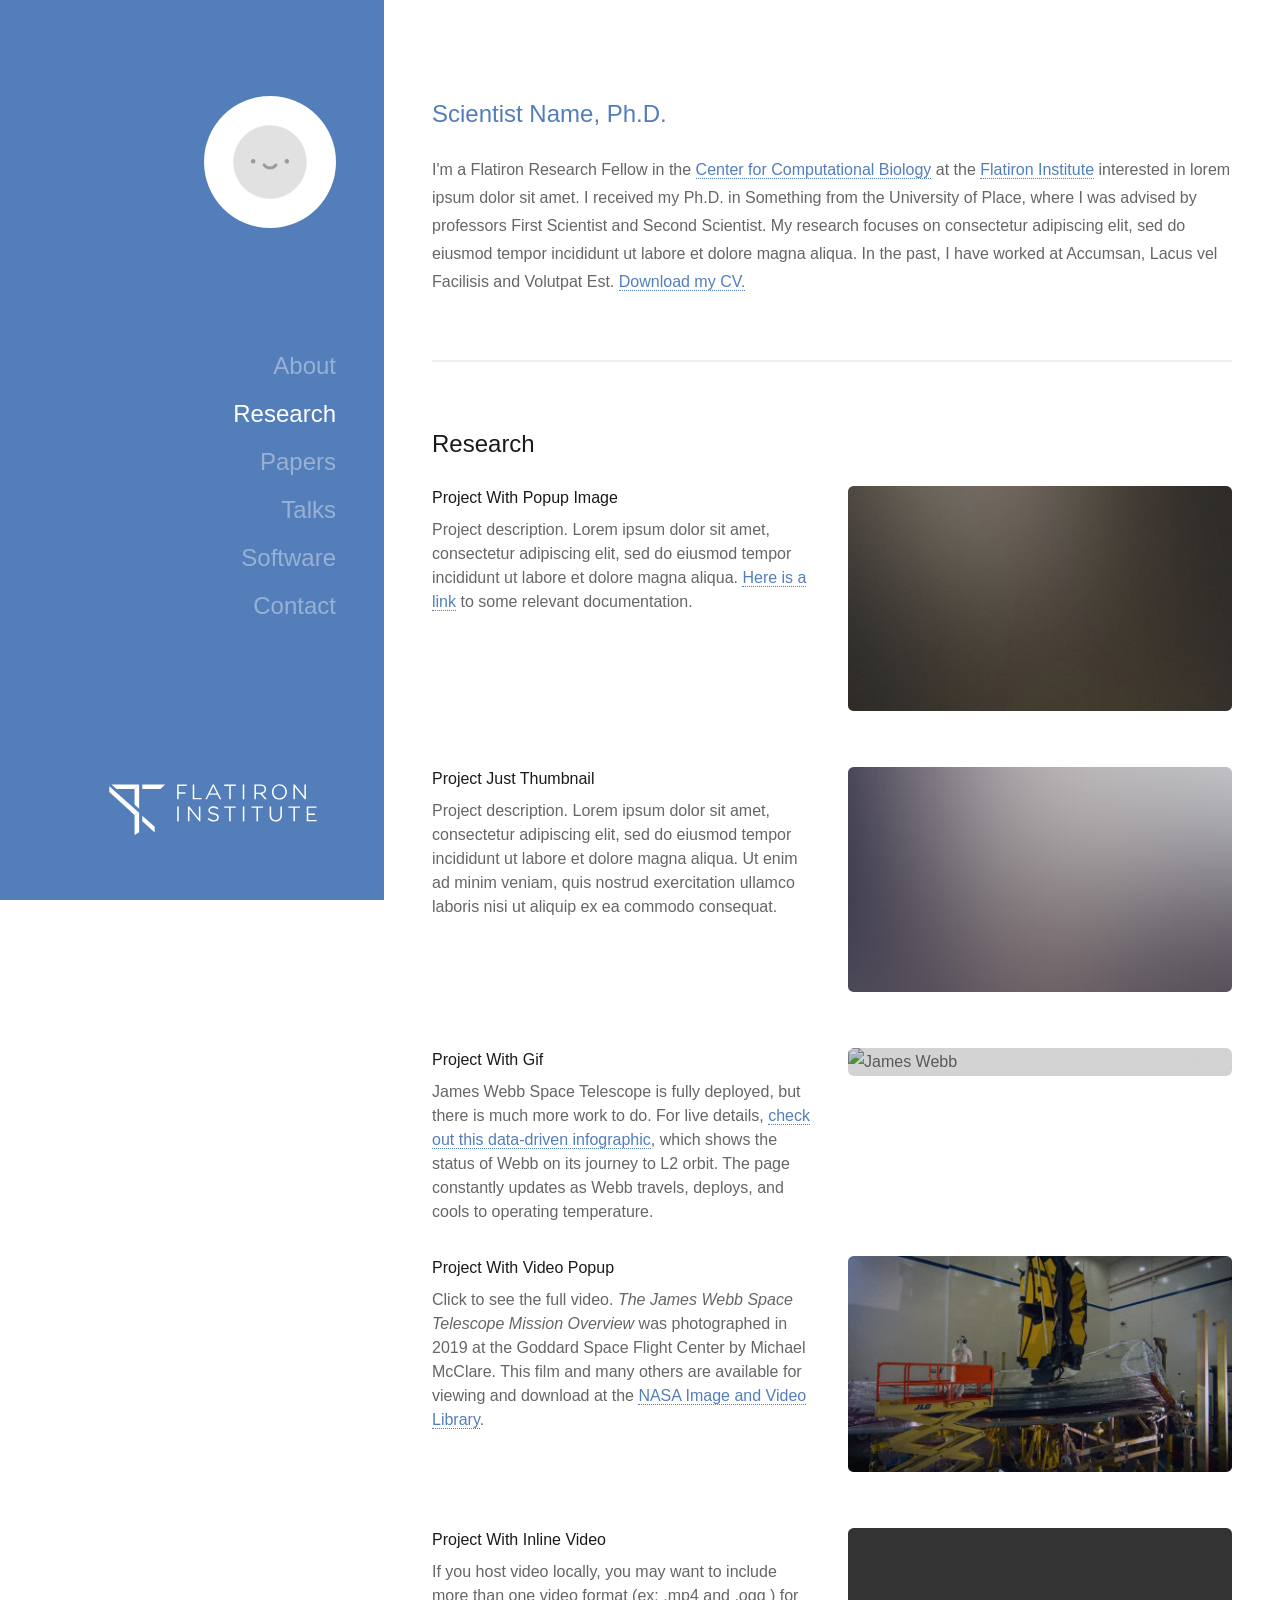
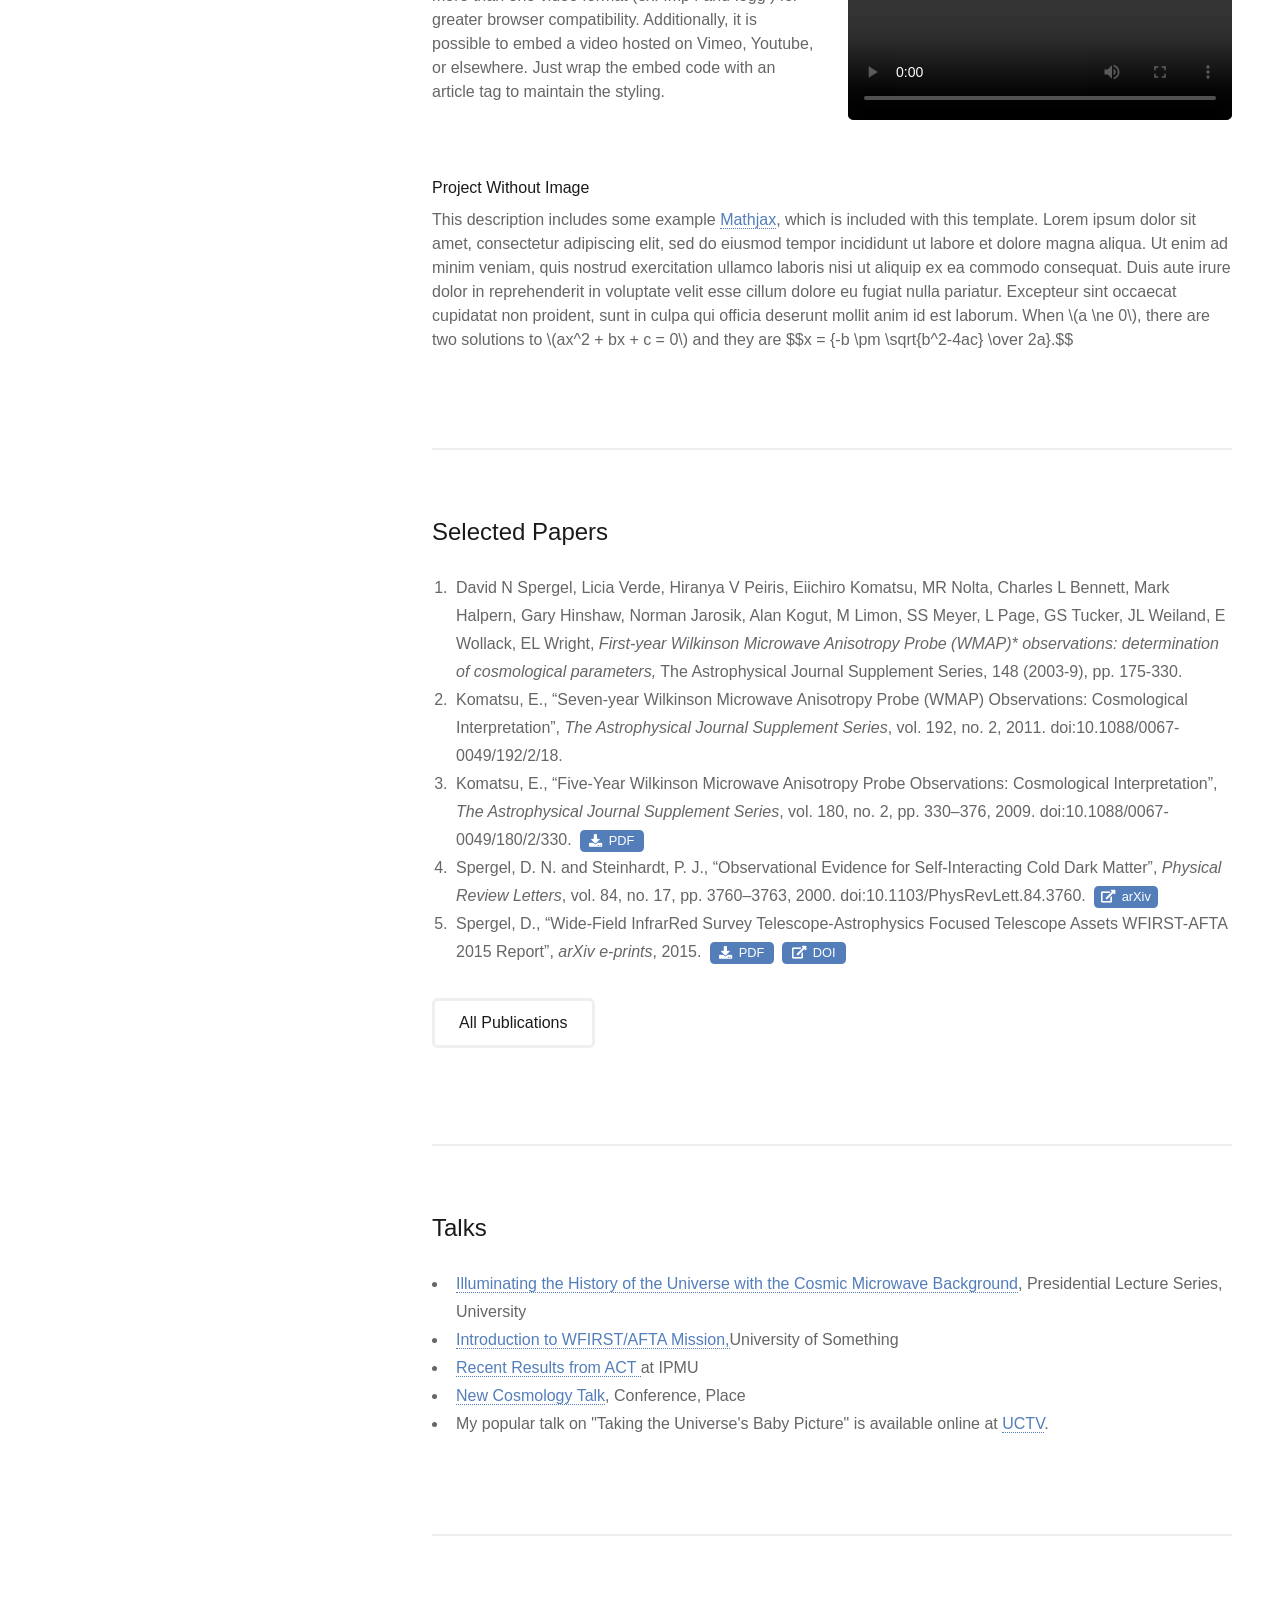
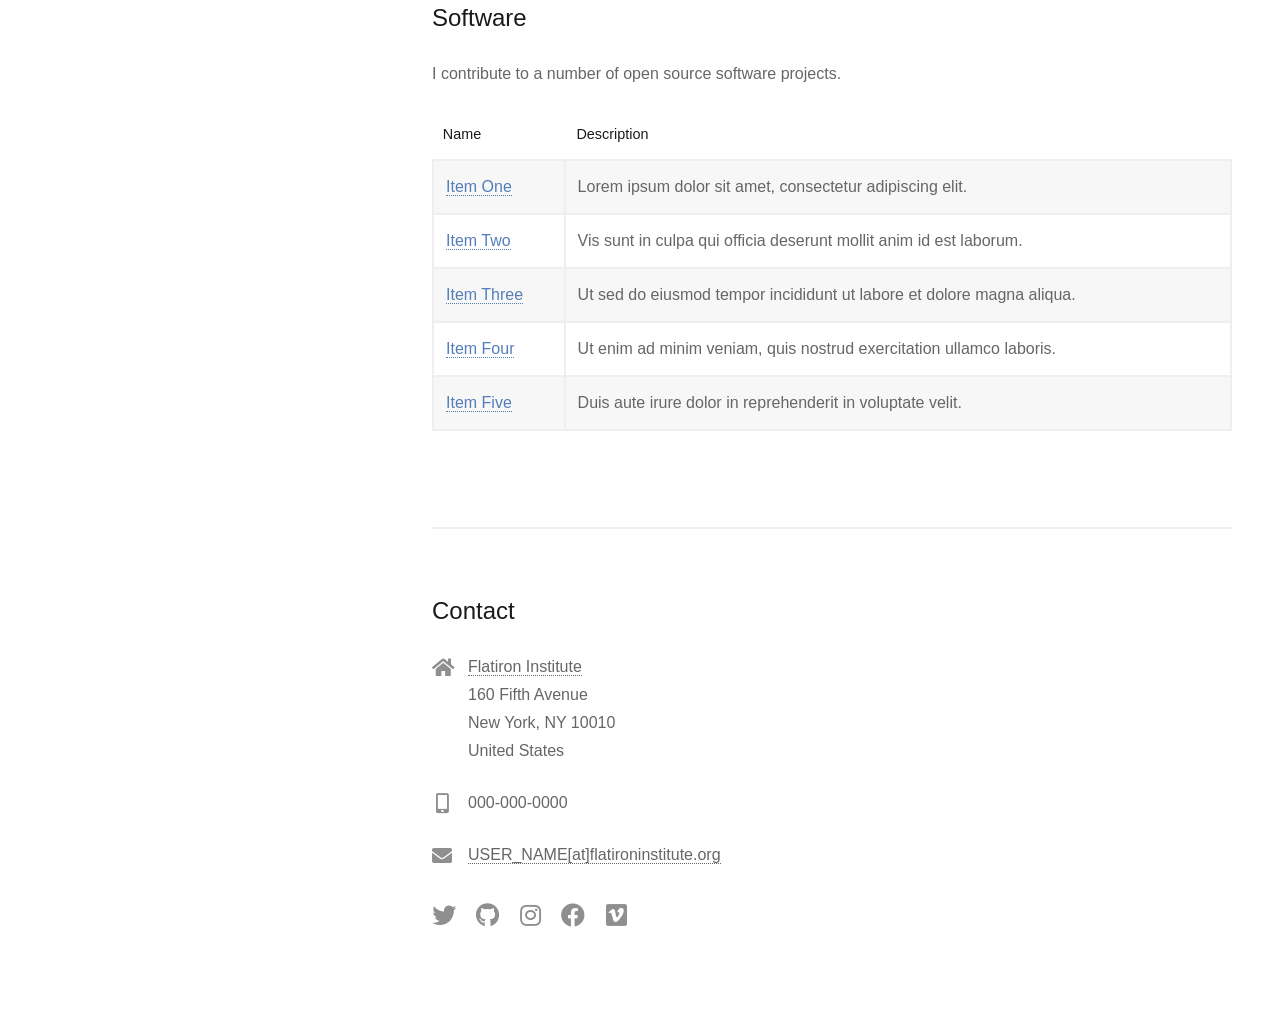
==== commit 8055ba59: "Switch to center specific stylesheets." ====
--- a/index.html
+++ b/index.html
@@ -11,6 +11,9 @@
       name="viewport"
       content="width=device-width, initial-scale=1, user-scalable=no"
     />
+    <!-- TODO: If you wish to use your center color scheme, please replace main.css with the center acronymn ex:
+      cca.css, ccb.css, etc
+    -->
     <link rel="stylesheet" href="assets/css/main.css" />
   </head>
   <body class="is-preload">
@@ -82,10 +85,15 @@
           I'm a Flatiron Research Fellow in the
           <a
             href="https://www.simonsfoundation.org/flatiron/center-for-computational-biology/"
+            rel="noreferrer noopener"
+            target="_blank"
             >Center for Computational Biology</a
           >
           at the
-          <a href="https://www.simonsfoundation.org/flatiron/"
+          <a
+            href="https://www.simonsfoundation.org/flatiron/"
+            rel="noreferrer noopener"
+            target="_blank"
             >Flatiron Institute</a
           >
           interested in lorem ipsum dolor sit amet. I received my Ph.D. in
@@ -94,7 +102,9 @@
           on consectetur adipiscing elit, sed do eiusmod tempor incididunt ut
           labore et dolore magna aliqua. In the past, I have worked at Accumsan,
           Lacus vel Facilisis and Volutpat Est.
-          <a href="pdfs/fakecv.pdf">Download my CV.</a>
+          <a href="pdfs/fakecv.pdf" rel="noreferrer noopener" target="_blank"
+            >Download my CV.</a
+          >
         </p>
       </section>
       <!-- Research -->
@@ -107,8 +117,11 @@
             <p>
               Project description. Lorem ipsum dolor sit amet, consectetur
               adipiscing elit, sed do eiusmod tempor incididunt ut labore et
-              dolore magna aliqua. <a href="#">Here is a link</a> to some
-              relevant documentation.
+              dolore magna aliqua.
+              <a href="#" rel="noreferrer noopener" target="_blank"
+                >Here is a link</a
+              >
+              to some relevant documentation.
             </p>
           </article>
           <article class="col-6 col-12-xsmall work-item">
@@ -135,6 +148,7 @@
               James Webb Space Telescope is fully deployed, but there is much
               more work to do. For live details,
               <a
+                rel="noreferrer noopener"
                 target="_blank"
                 href="https://jwst.nasa.gov/content/webbLaunch/whereIsWebb.html"
                 >check out this data-driven infographic</a
@@ -159,6 +173,7 @@
               McClare. This film and many others are available for viewing and
               download at the
               <a
+                rel="noreferrer noopener"
                 target="_blank"
                 href="https://images.nasa.gov/details-Mission_Overview_MASTER-h264"
                 >NASA Image and Video Library</a
@@ -192,17 +207,21 @@
             <h3>Project Without Image</h3>
             <p>
               This description includes some example
-              <a target="_blank" href="https://www.mathjax.org/">Mathjax</a>,
-              which is included with this template. Lorem ipsum dolor sit amet,
-              consectetur adipiscing elit, sed do eiusmod tempor incididunt ut
-              labore et dolore magna aliqua. Ut enim ad minim veniam, quis
-              nostrud exercitation ullamco laboris nisi ut aliquip ex ea commodo
-              consequat. Duis aute irure dolor in reprehenderit in voluptate
-              velit esse cillum dolore eu fugiat nulla pariatur. Excepteur sint
-              occaecat cupidatat non proident, sunt in culpa qui officia
-              deserunt mollit anim id est laborum. When \(a \ne 0\), there are
-              two solutions to \(ax^2 + bx + c = 0\) and they are $$x = {-b \pm
-              \sqrt{b^2-4ac} \over 2a}.$$
+              <a
+                rel="noreferrer noopener"
+                target="_blank"
+                href="https://www.mathjax.org/"
+                >Mathjax</a
+              >, which is included with this template. Lorem ipsum dolor sit
+              amet, consectetur adipiscing elit, sed do eiusmod tempor
+              incididunt ut labore et dolore magna aliqua. Ut enim ad minim
+              veniam, quis nostrud exercitation ullamco laboris nisi ut aliquip
+              ex ea commodo consequat. Duis aute irure dolor in reprehenderit in
+              voluptate velit esse cillum dolore eu fugiat nulla pariatur.
+              Excepteur sint occaecat cupidatat non proident, sunt in culpa qui
+              officia deserunt mollit anim id est laborum. When \(a \ne 0\),
+              there are two solutions to \(ax^2 + bx + c = 0\) and they are $$x
+              = {-b \pm \sqrt{b^2-4ac} \over 2a}.$$
             </p>
           </article>
         </div>
@@ -240,6 +259,8 @@
                 <!-- TODO: For PDF downloads -->
                 <a
                   href="pdfs/fakepaper.pdf"
+                  rel="noreferrer noopener"
+                  target="_blank"
                   class="button primary icon xsmall solid fa-download"
                   >PDF</a
                 >
@@ -252,6 +273,8 @@
                 <!-- TODO: Add external links -->
                 <a
                   href="#"
+                  rel="noreferrer noopener"
+                  target="_blank"
                   class="button primary icon xsmall solid fa-external-link-alt"
                   >arXiv</a
                 >
@@ -263,11 +286,15 @@
                 <!-- TODO: For PDF downloads -->
                 <a
                   href="pdfs/fakepaper.pdf"
+                  rel="noreferrer noopener"
+                  target="_blank"
                   class="button primary icon xsmall solid fa-download"
                   >PDF</a
                 >
                 <a
                   href="#"
+                  rel="noreferrer noopener"
+                  target="_blank"
                   class="button primary icon xsmall solid fa-external-link-alt"
                   >DOI</a
                 >
@@ -278,6 +305,8 @@
               <li>
                 <a
                   href="https://ui.adsabs.harvard.edu/search/filter_database_fq_database=OR&filter_database_fq_database=database:%22astronomy%22&q=author%3A(%22Spergel%22)&fq=%7B!type%3Daqp%20v%3D%24fq_database%7D&fq_database=(database%3A%22astronomy%22)&sort=score%20desc&format=SHORT&unprocessed_parameter=qform&unprocessed_parameter=Relative%20Weights&unprocessed_parameter=Use%20For%20Weighting&unprocessed_parameter=Weighted%20Scoring/"
+                  rel="noreferrer noopener"
+                  target="_blank"
                   class="button"
                   >All Publications</a
                 >
@@ -426,17 +455,6 @@
                 >
               </li>
             </ul>
-          </div>
-          <div class="col-6 col-12-small">
-            <!-- Center Select -->
-            <select name="center" id="center">
-              <option value="#537eba">FI</option>
-              <option value="#ce3232">CCA</option>
-              <option value="#81ad4a">CCB</option>
-              <option value="#f6862d">CCM</option>
-              <option value="#007f9d">CCN</option>
-              <option value="#845b8e">CCQ</option>
-            </select>
           </div>
         </div>
       </section>
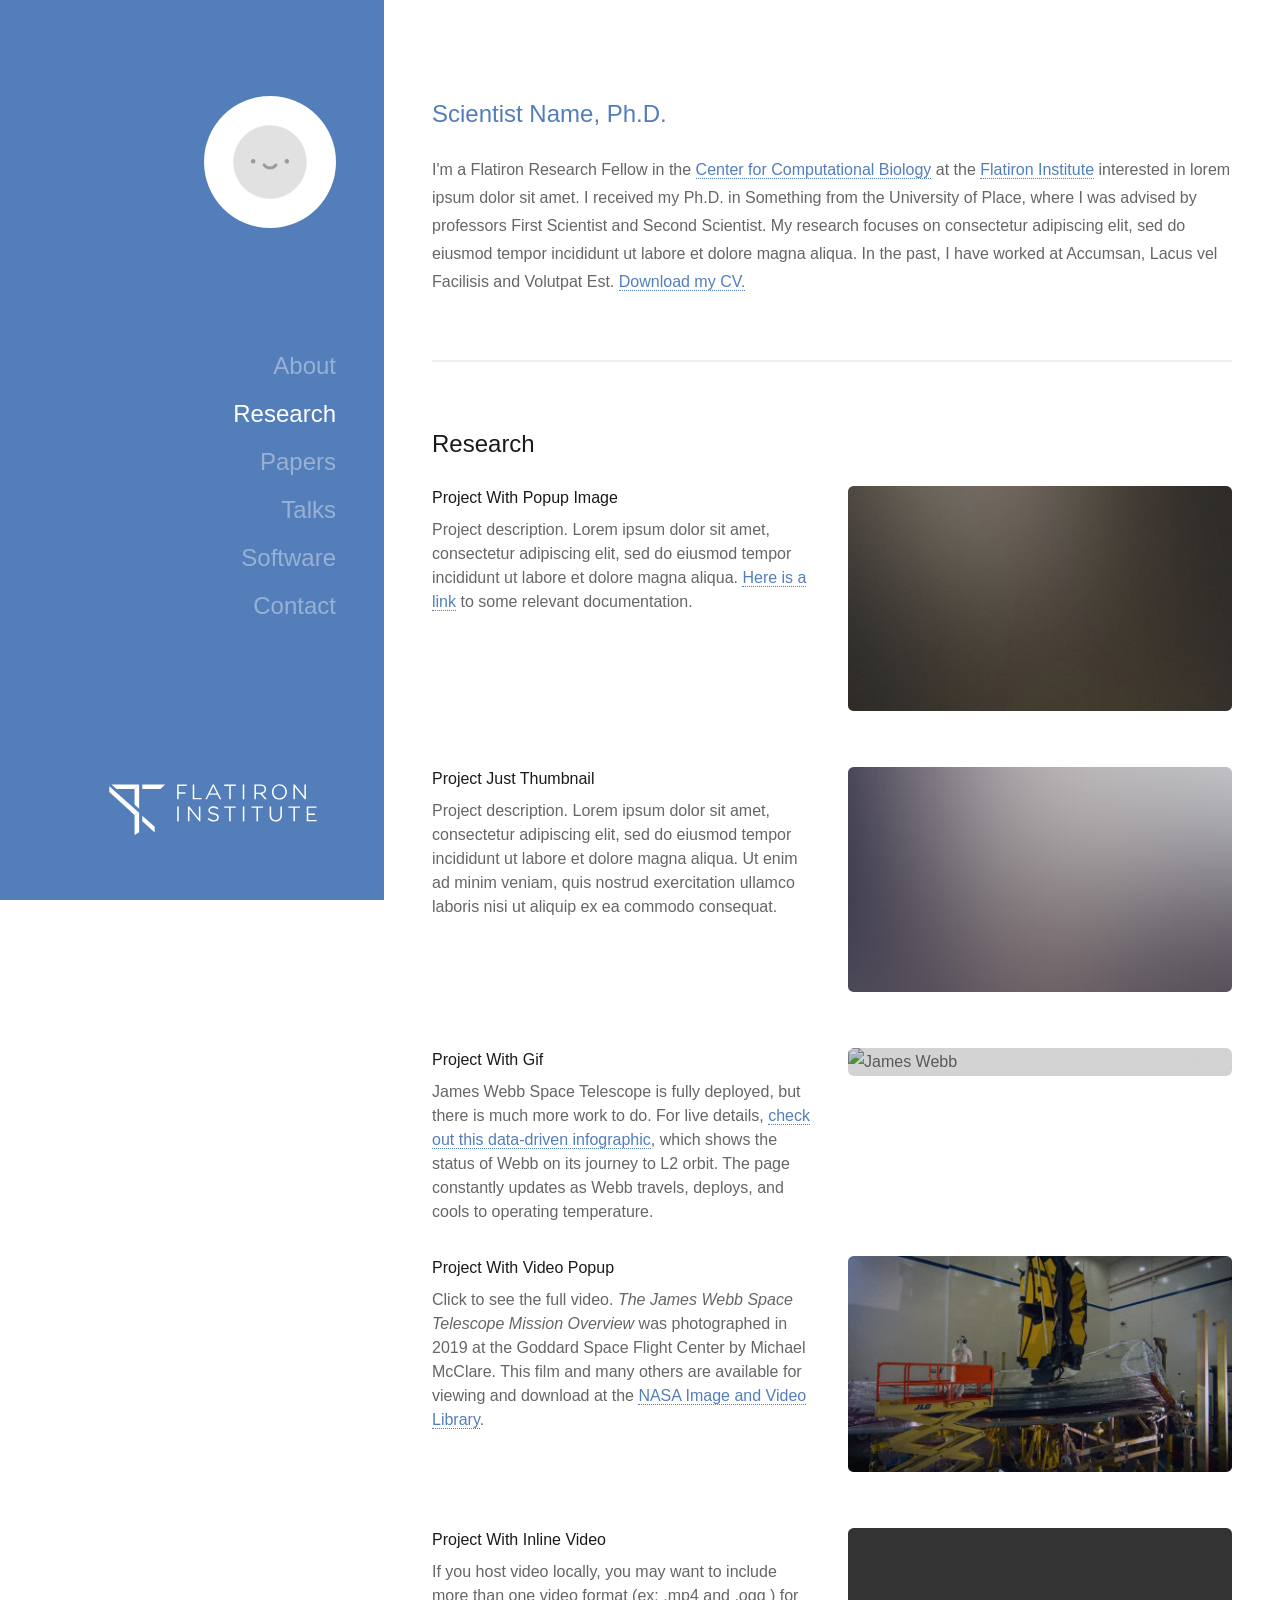
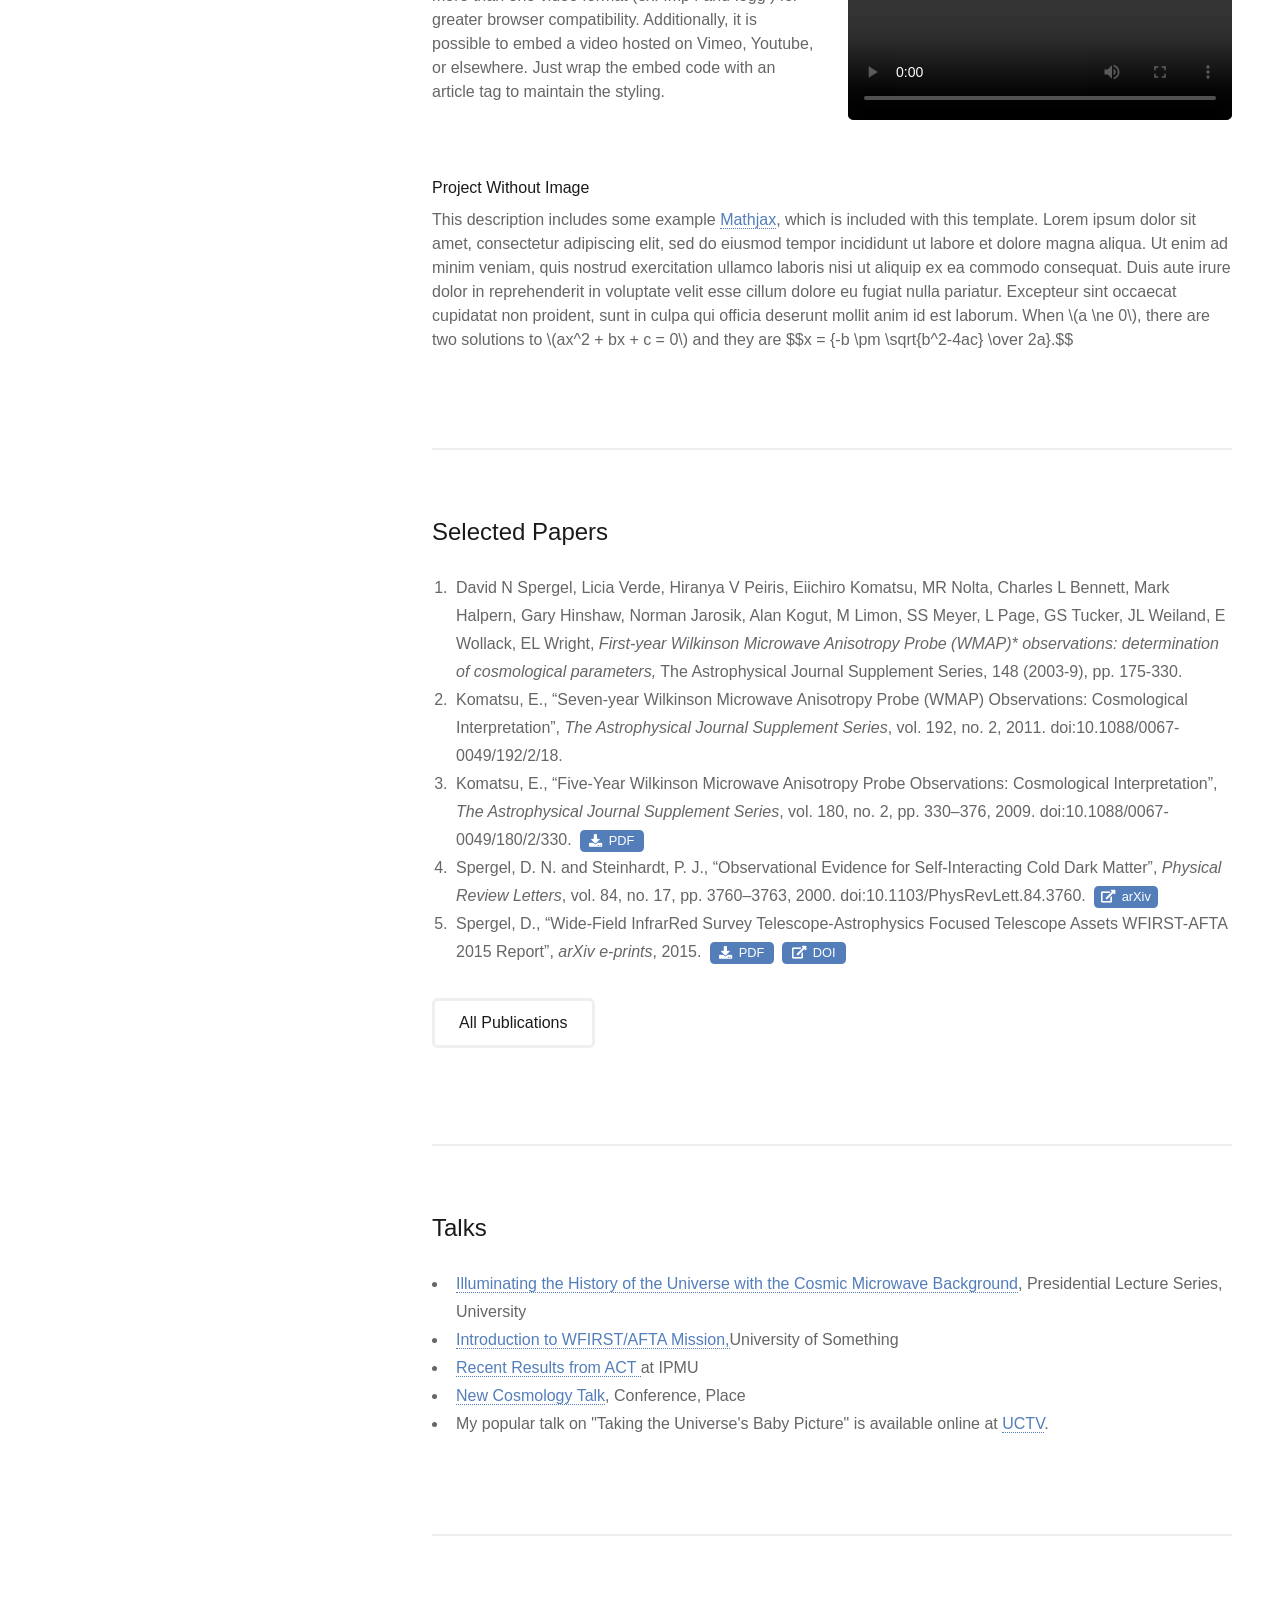
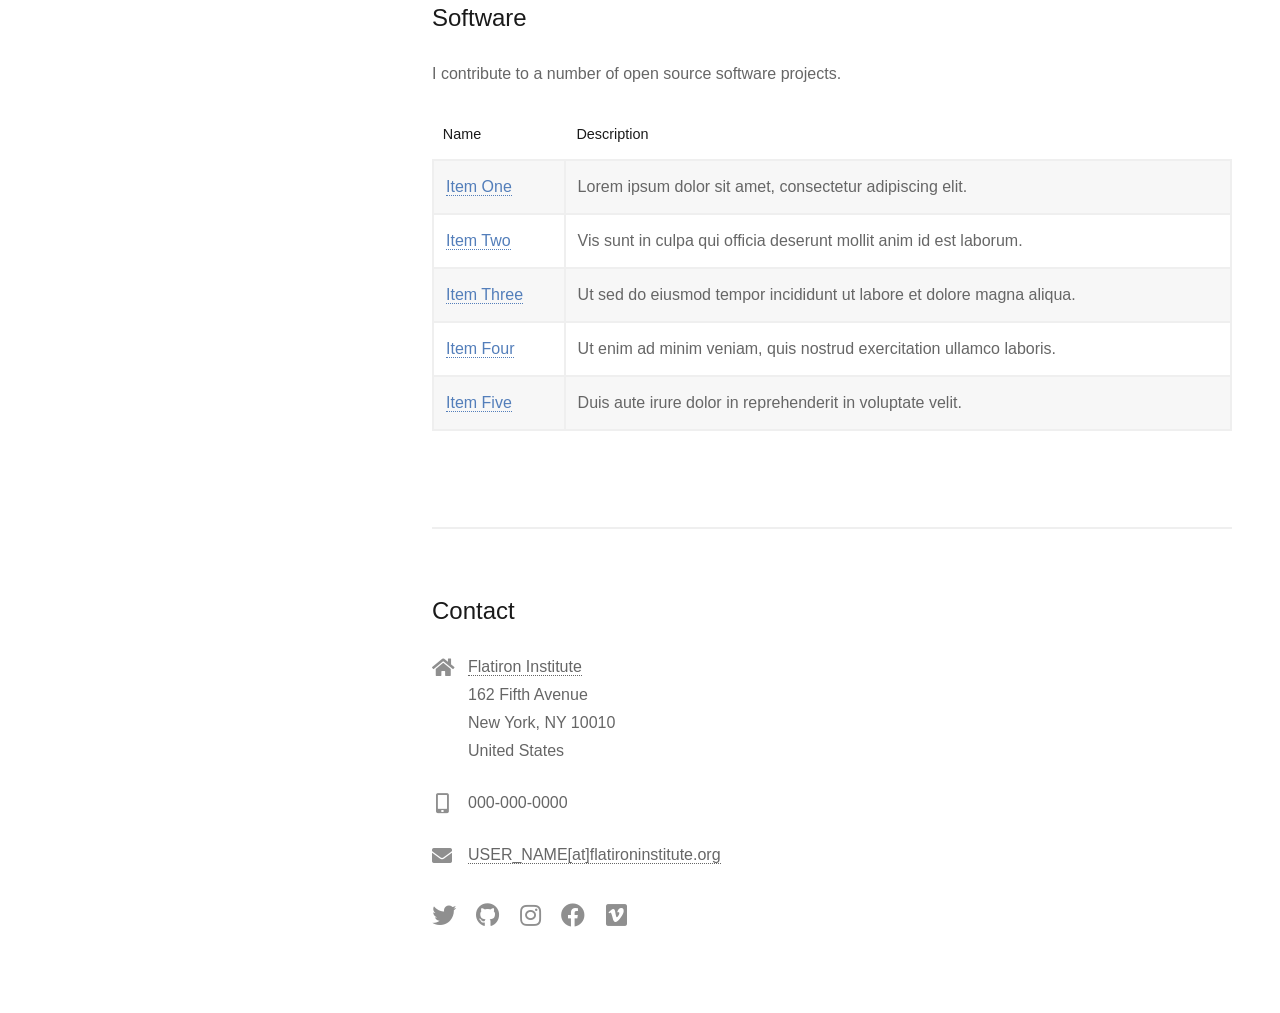
==== commit e4e5d059: "change address." ====
--- a/index.html
+++ b/index.html
@@ -125,9 +125,10 @@
             </p>
           </article>
           <article class="col-6 col-12-xsmall work-item">
-            <a href="images/fulls/02.jpg" class="image fit thumb"
-              ><img src="images/thumbs/02.jpg" alt=""
-            /></a>
+            <a href="images/fulls/02.jpg" class="image fit thumb">
+              <!-- TODOL Add alt text for popup caption. -->
+              <img src="images/thumbs/02.jpg" alt="Captions come from the img alt attribute."/>
+            </a>
           </article>
           <article class="col-6 col-12-xsmall work-item">
             <h3>Project Just Thumbnail</h3>
@@ -405,7 +406,7 @@
                 </h3>
                 <a href="http://flatironinstitute.org">Flatiron Institute</a
                 ><br />
-                160 Fifth Avenue<br />
+                162 Fifth Avenue<br />
                 New York, NY 10010<br />
                 United States
               </li>
@@ -475,6 +476,7 @@
     </footer>
     <!-- Scripts -->
     <script src="assets/js/jquery.min.js"></script>
+    <script src="assets/js/jquery.poptrox.min.js"></script>
     <script src="assets/js/jquery.scrollex.min.js"></script>
     <script src="assets/js/jquery.scrolly.min.js"></script>
     <script src="assets/js/browser.min.js"></script>
--- a/assets/css/main.css
+++ b/assets/css/main.css
@@ -2598,7 +2598,6 @@
   -ms-box-sizing: content-box;
   box-sizing: content-box;
   border-radius: 100%;
-  border: solid 3px rgba(255, 255, 255, 0.5);
   content: "\f00d";
   display: block;
   font-size: 1em;
@@ -2795,6 +2794,10 @@
   }
   #titleBar .toggle {
     text-decoration: none;
+    -moz-transition: opacity 0.2s ease-in-out;
+    -webkit-transition: opacity 0.2s ease-in-out;
+    -ms-transition: opacity 0.2s ease-in-out;
+    transition: opacity 0.2s ease-in-out;
     height: 5em;
     position: absolute;
     top: 0;
@@ -2802,6 +2805,7 @@
     border: 0;
     outline: 0;
     left: 0;
+    z-index: 1001;
   }
   #titleBar .toggle:before {
     -moz-osx-font-smoothing: grayscale;
@@ -2816,6 +2820,7 @@
     font-weight: 900;
   }
   #titleBar .toggle:before {
+    text-decoration: none;
     background: #537eba;
     color: #ffffff;
     content: "\f0c9";
@@ -2829,6 +2834,18 @@
     width: 64px;
     left: 0;
   }
+  #titleBar .toggle:before:before {
+    -moz-osx-font-smoothing: grayscale;
+    -webkit-font-smoothing: antialiased;
+    display: inline-block;
+    font-style: normal;
+    font-variant: normal;
+    text-rendering: auto;
+    line-height: 1;
+    text-transform: none !important;
+    font-family: "Font Awesome 5 Free";
+    font-weight: 900;
+  }
 
   body.header-visible #titleBar {
     -moz-transform: translateX(23em);
@@ -2846,7 +2863,9 @@
   }
   body.header-visible #titleBar .toggle:before {
     content: "\f00d" !important;
-    padding-right: 1em;
+    left: -4em;
+    border-radius: 100%;
+    top: 30%;
   }
 }
 /* Small */
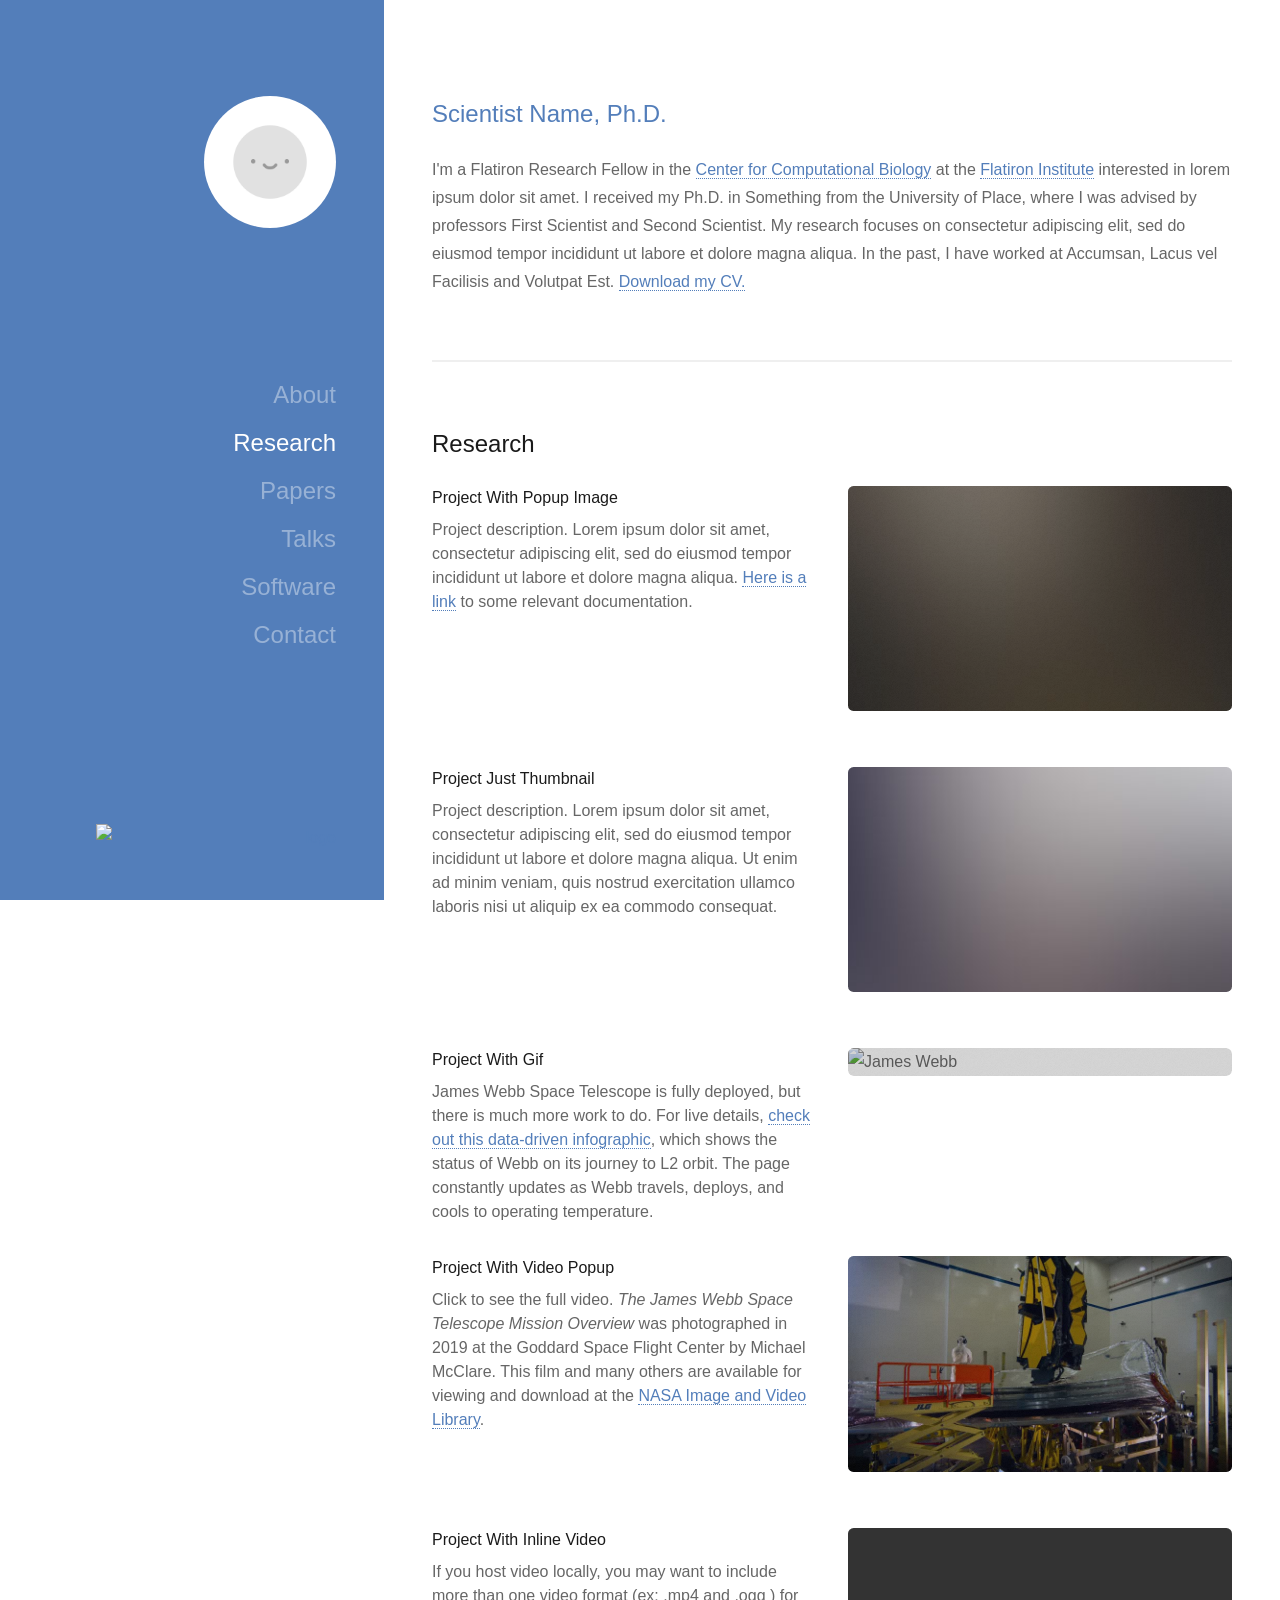
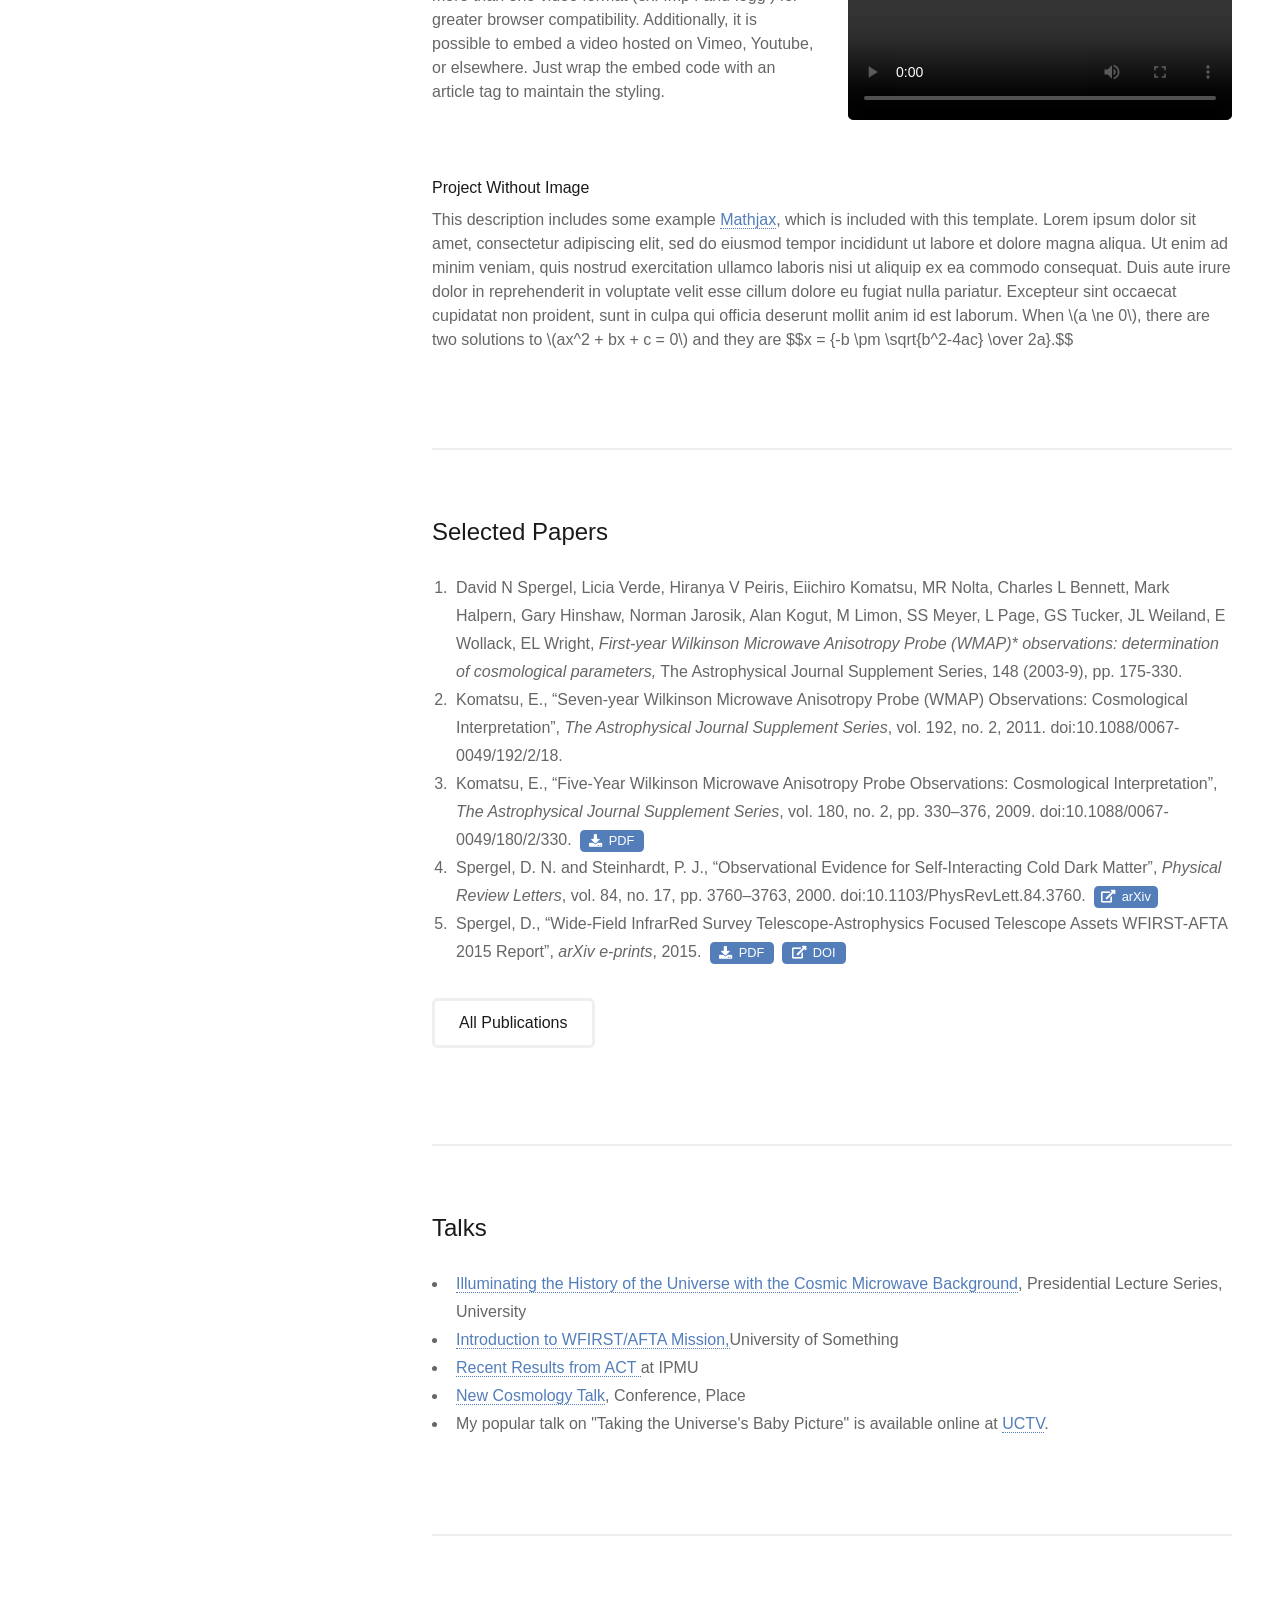
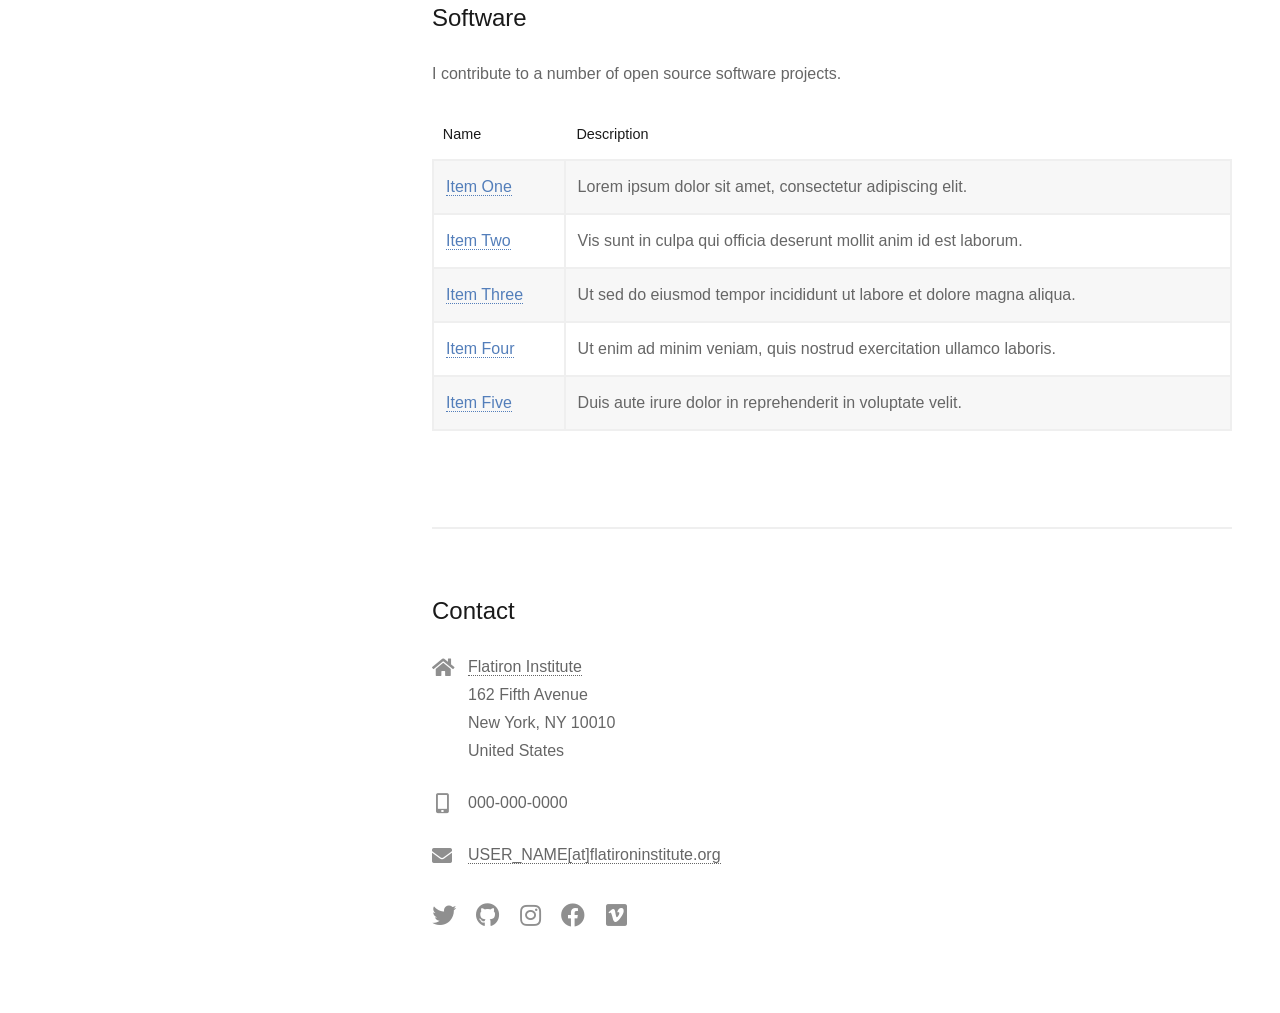
==== commit a8ca6798: "remove notes about center-themed css" ====
--- a/index.html
+++ b/index.html
@@ -11,9 +11,6 @@
       name="viewport"
       content="width=device-width, initial-scale=1, user-scalable=no"
     />
-    <!-- TODO: If you wish to use your center color scheme, please replace main.css with the center acronymn ex:
-      cca.css, ccb.css, etc
-    -->
     <link rel="stylesheet" href="assets/css/main.css" />
   </head>
   <body class="is-preload">
@@ -127,7 +124,10 @@
           <article class="col-6 col-12-xsmall work-item">
             <a href="images/fulls/02.jpg" class="image fit thumb">
               <!-- TODOL Add alt text for popup caption. -->
-              <img src="images/thumbs/02.jpg" alt="Captions come from the img alt attribute."/>
+              <img
+                src="images/thumbs/02.jpg"
+                alt="Captions come from the img alt attribute."
+              />
             </a>
           </article>
           <article class="col-6 col-12-xsmall work-item">
@@ -470,7 +470,12 @@
           id="logo"
           rel="noreferrer noopener"
         >
-          <img src="images/logo.svg" alt="logo" id="logo-icon" />
+          <img
+            src="images/Flatiron+Institute_white.svg"
+            alt="logo"
+            id="logo-icon"
+            style="border-radius: 0"
+          />
         </a>
       </div>
     </footer>
@@ -483,8 +488,6 @@
     <script src="assets/js/breakpoints.min.js"></script>
     <script src="assets/js/util.js"></script>
     <script src="assets/js/main.js"></script>
-    <!-- TODO: Remove if not using Mathjax -->
-    <script src="https://polyfill.io/v3/polyfill.min.js?features=es6"></script>
     <script
       id="MathJax-script"
       async
